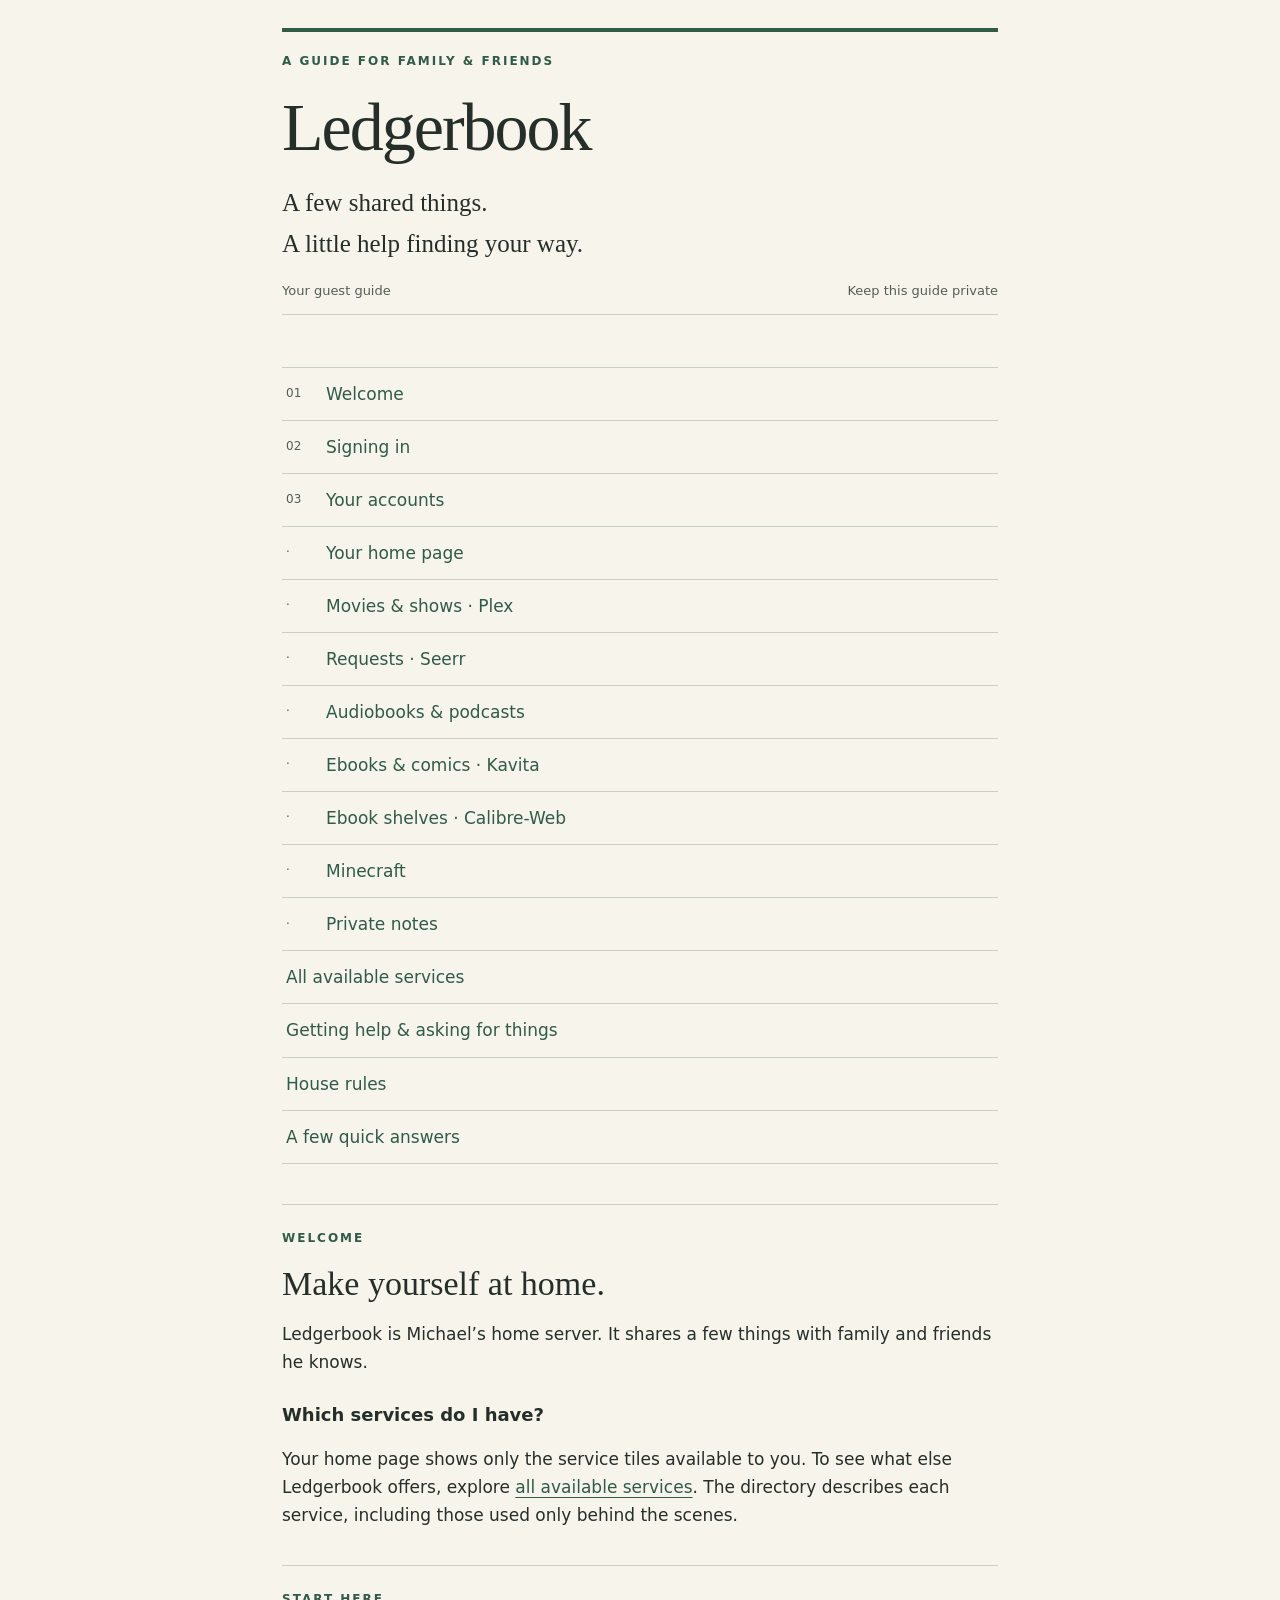
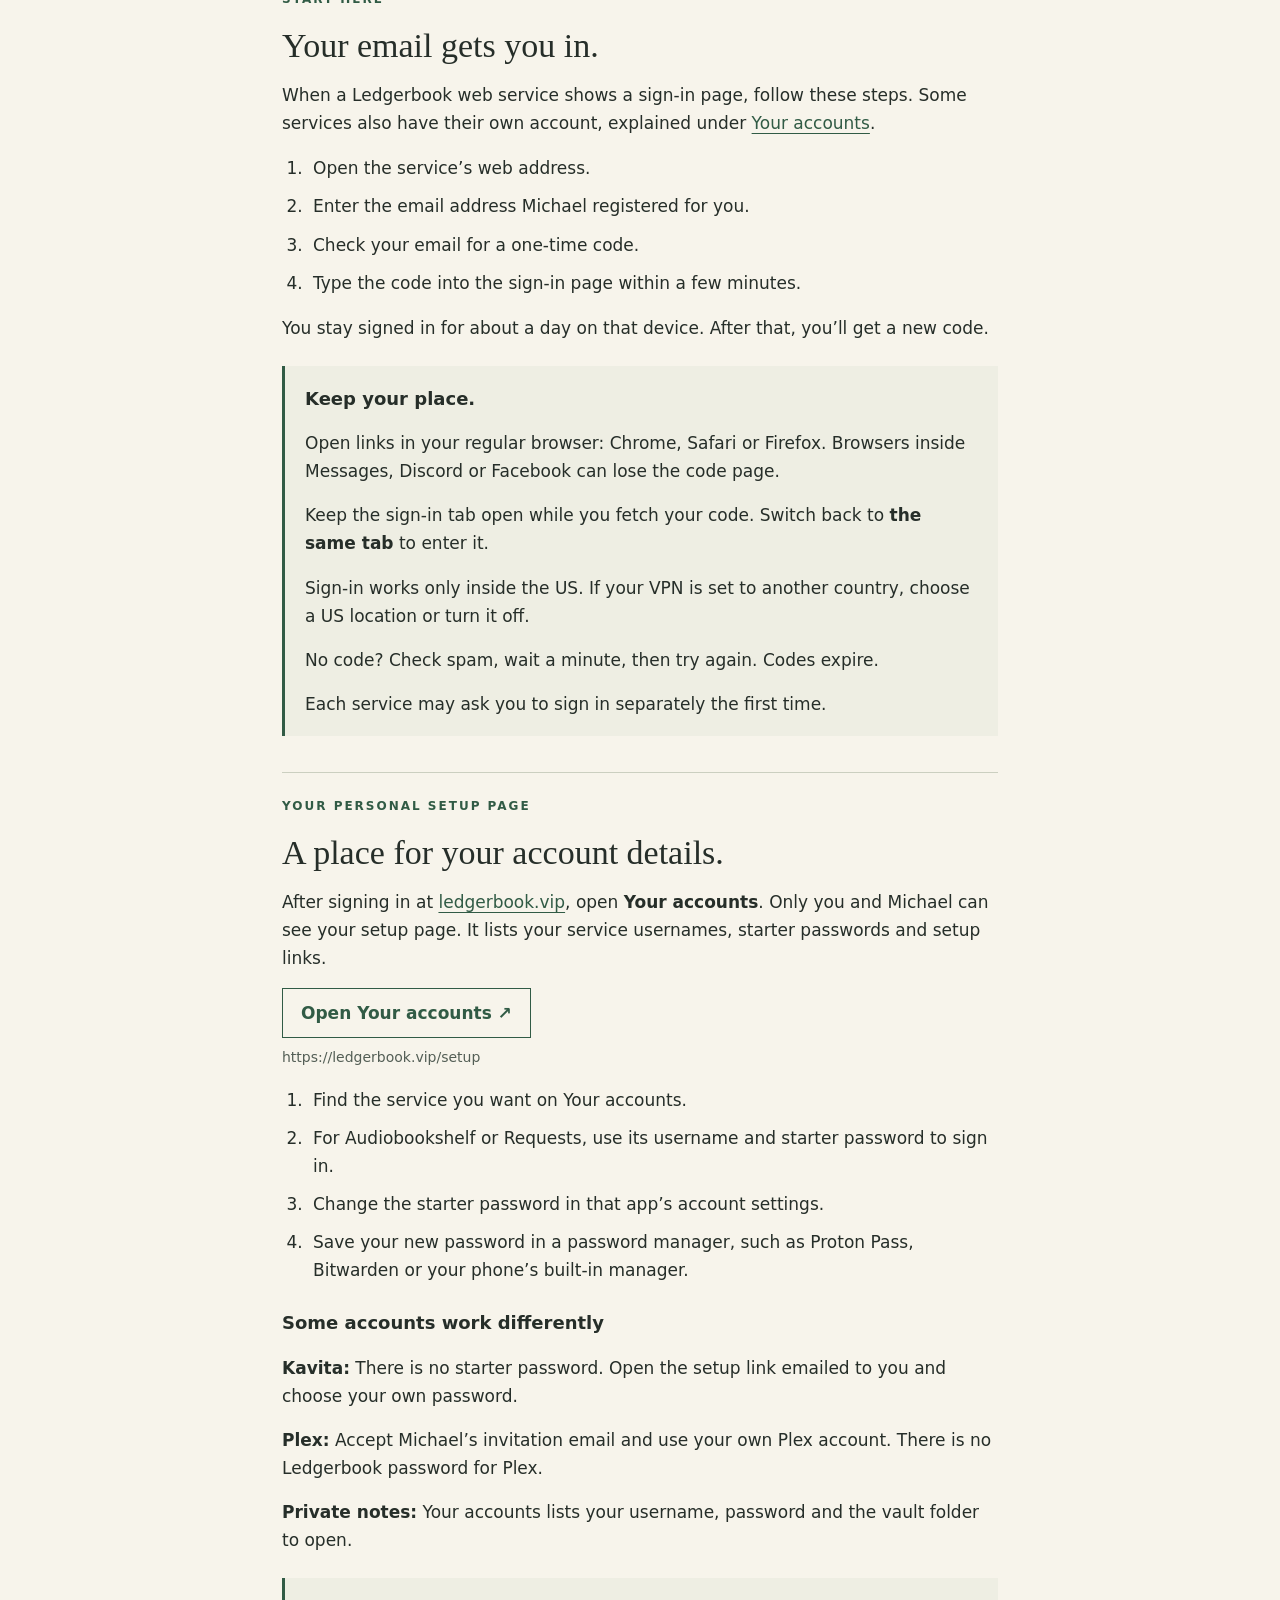
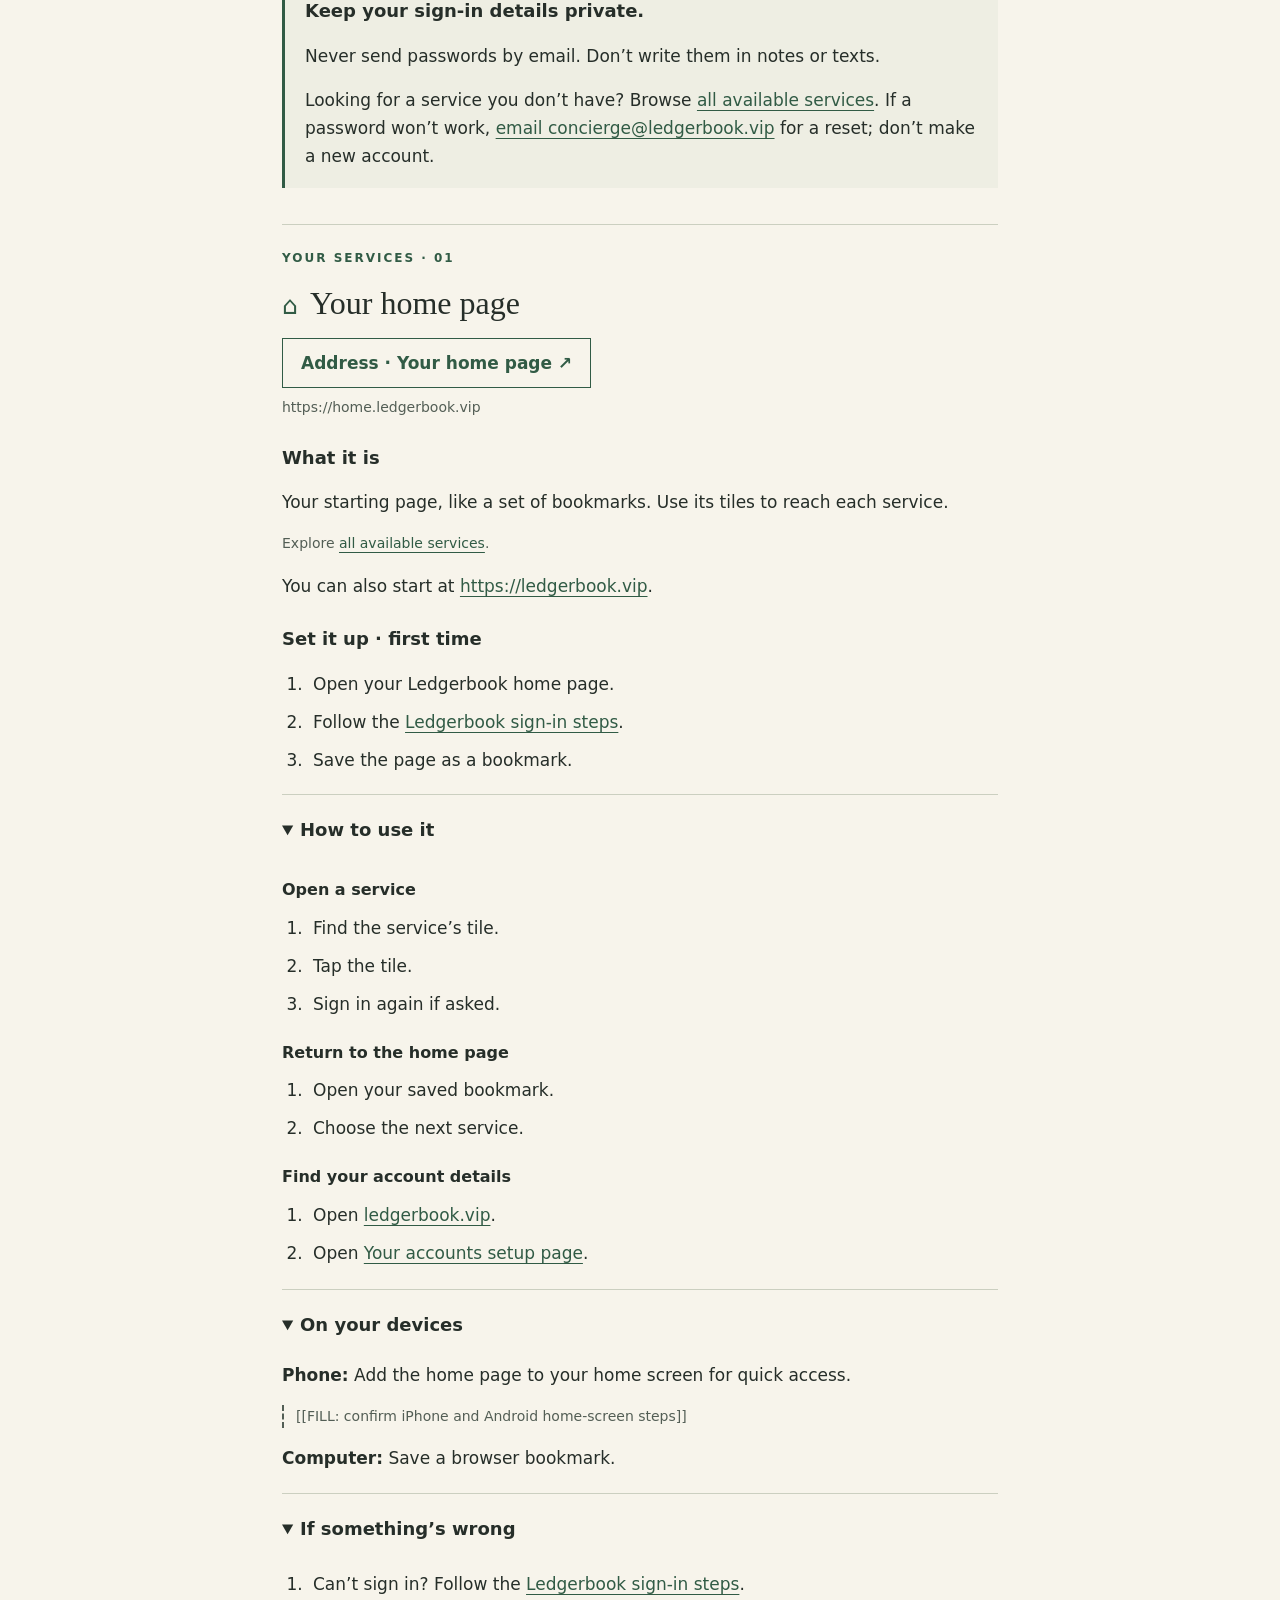
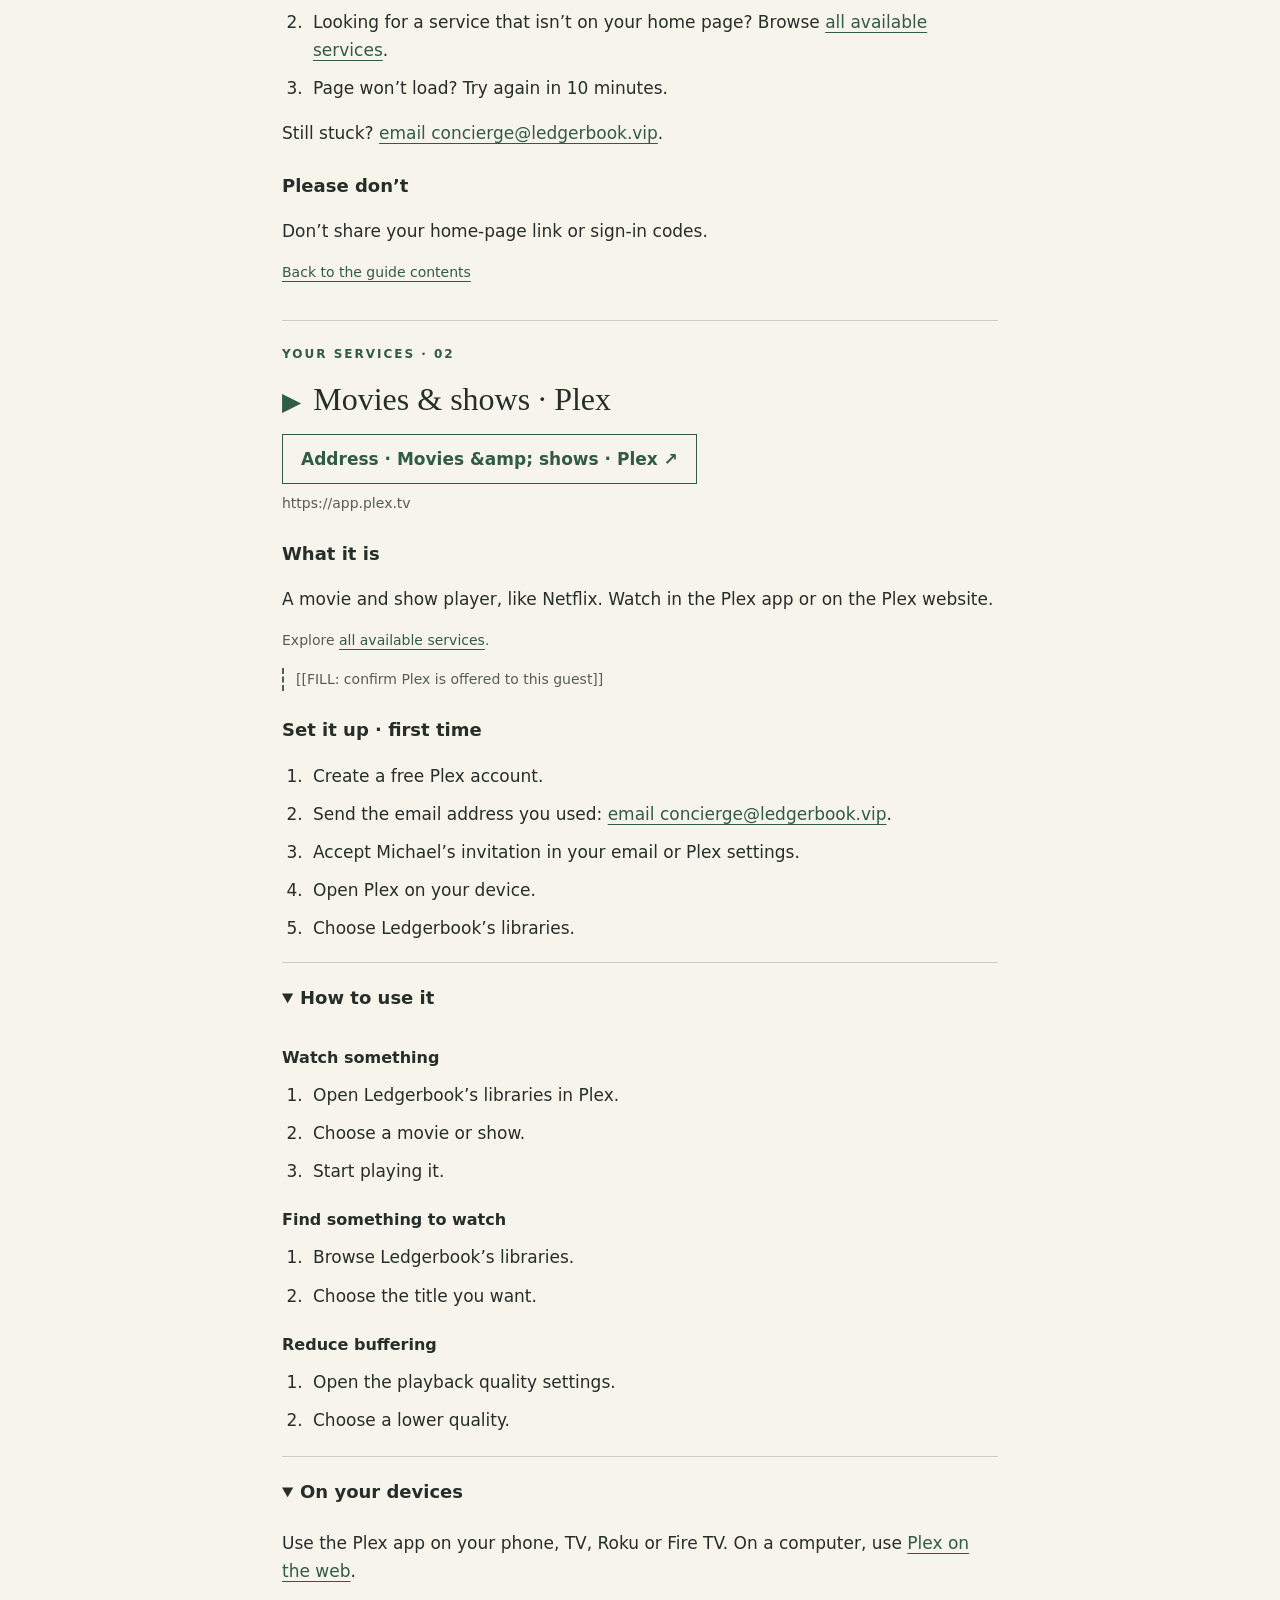
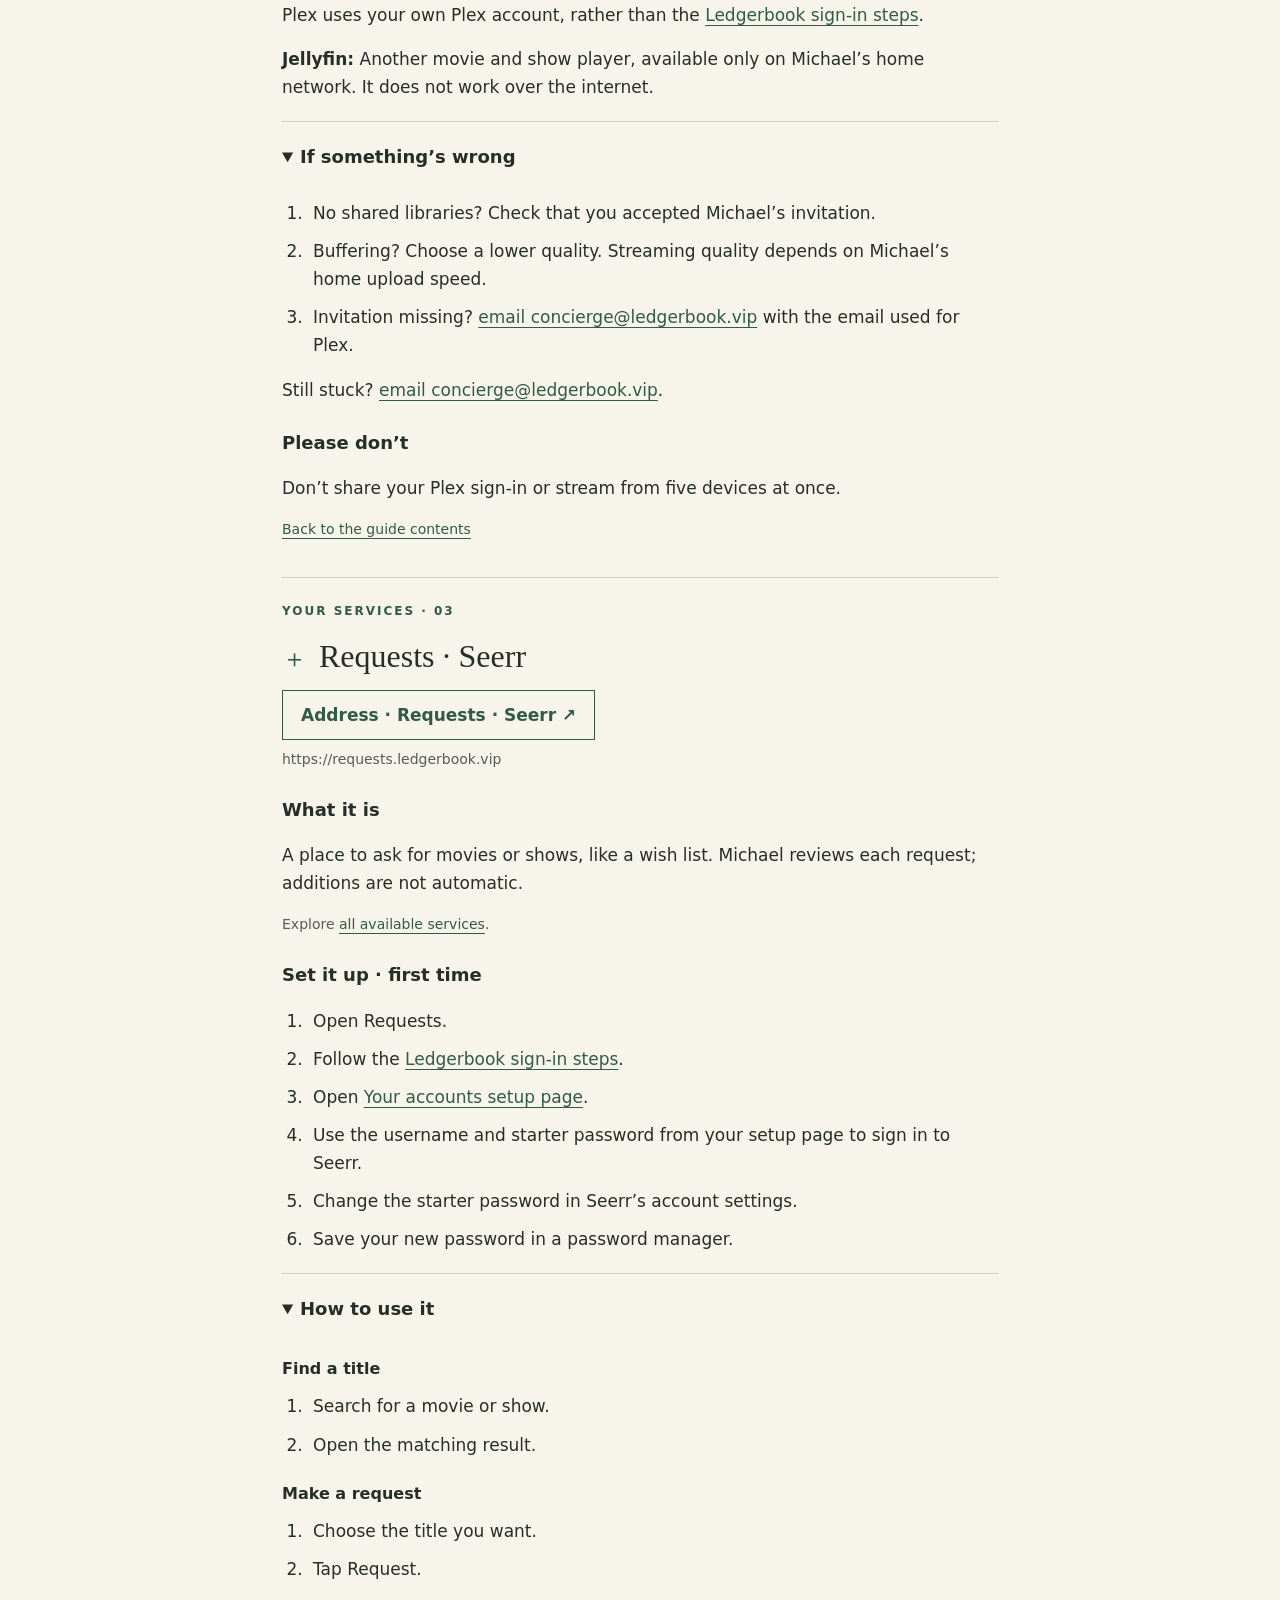
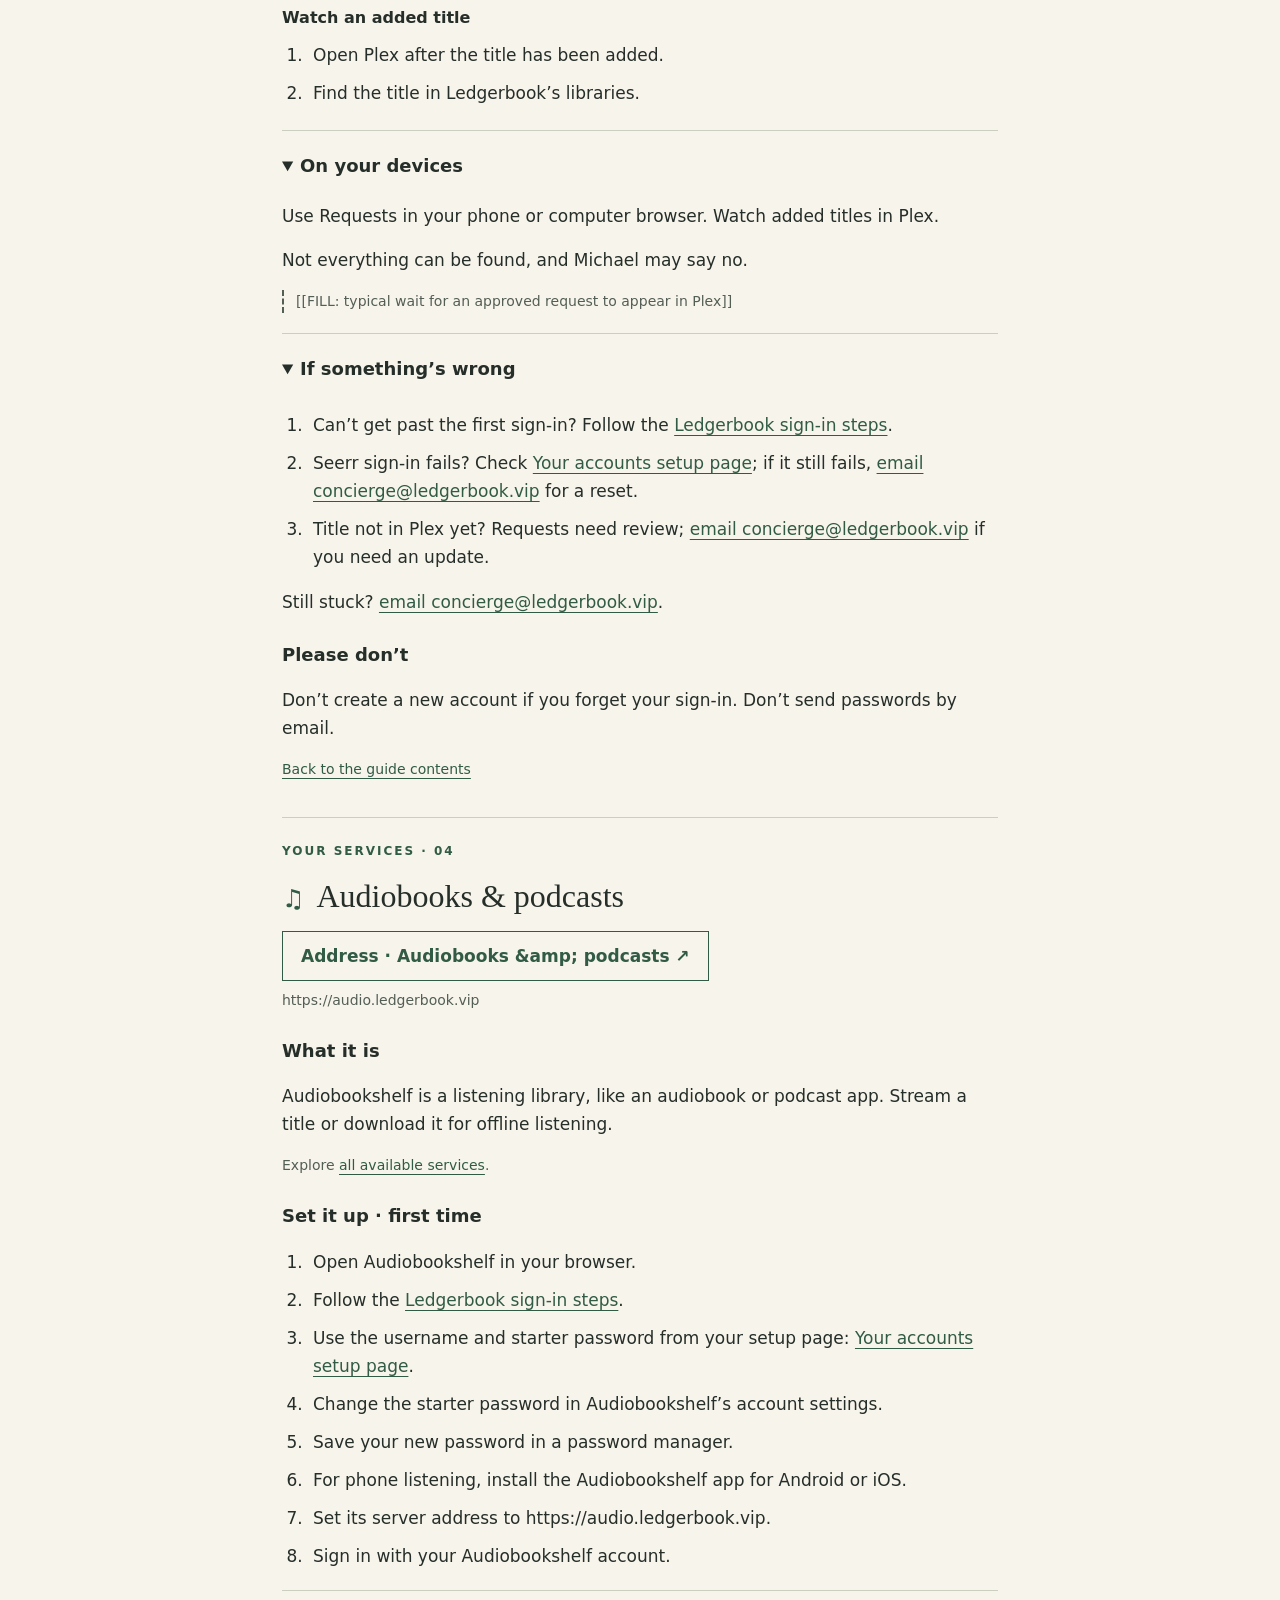
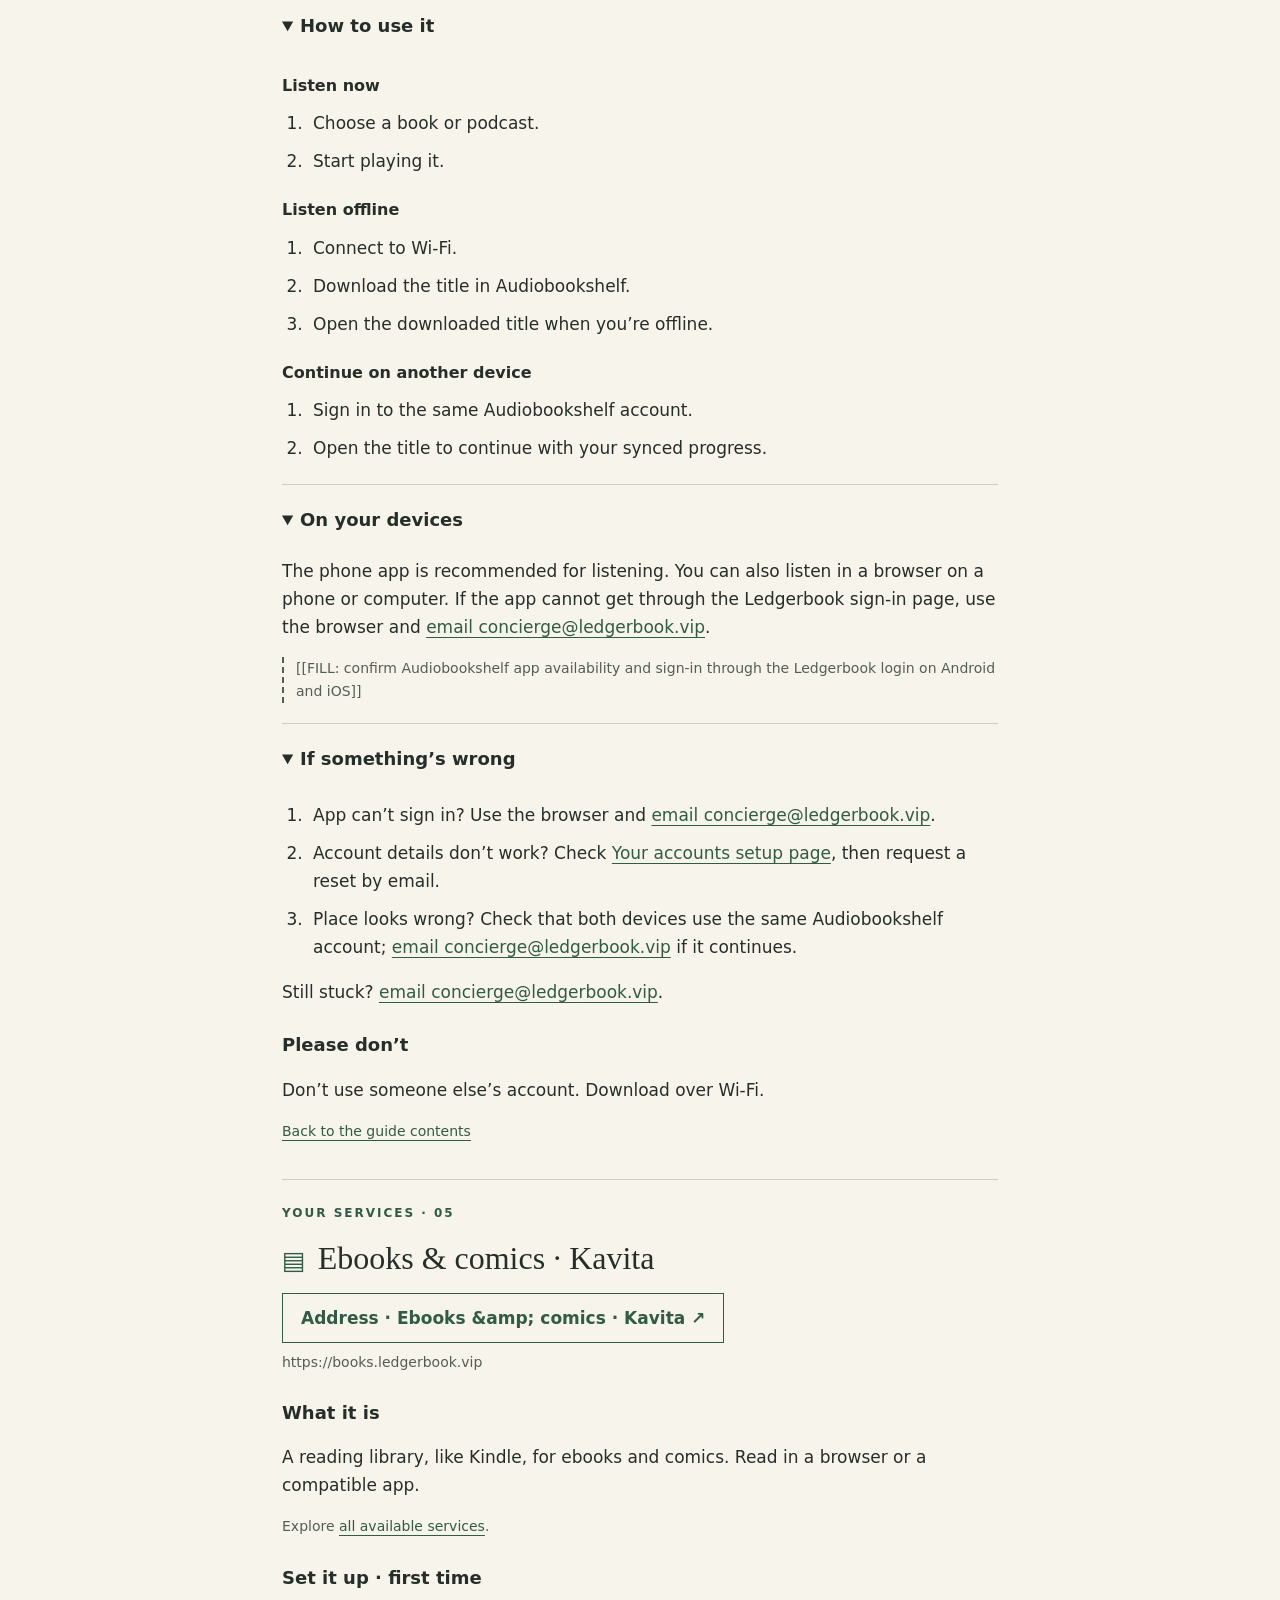
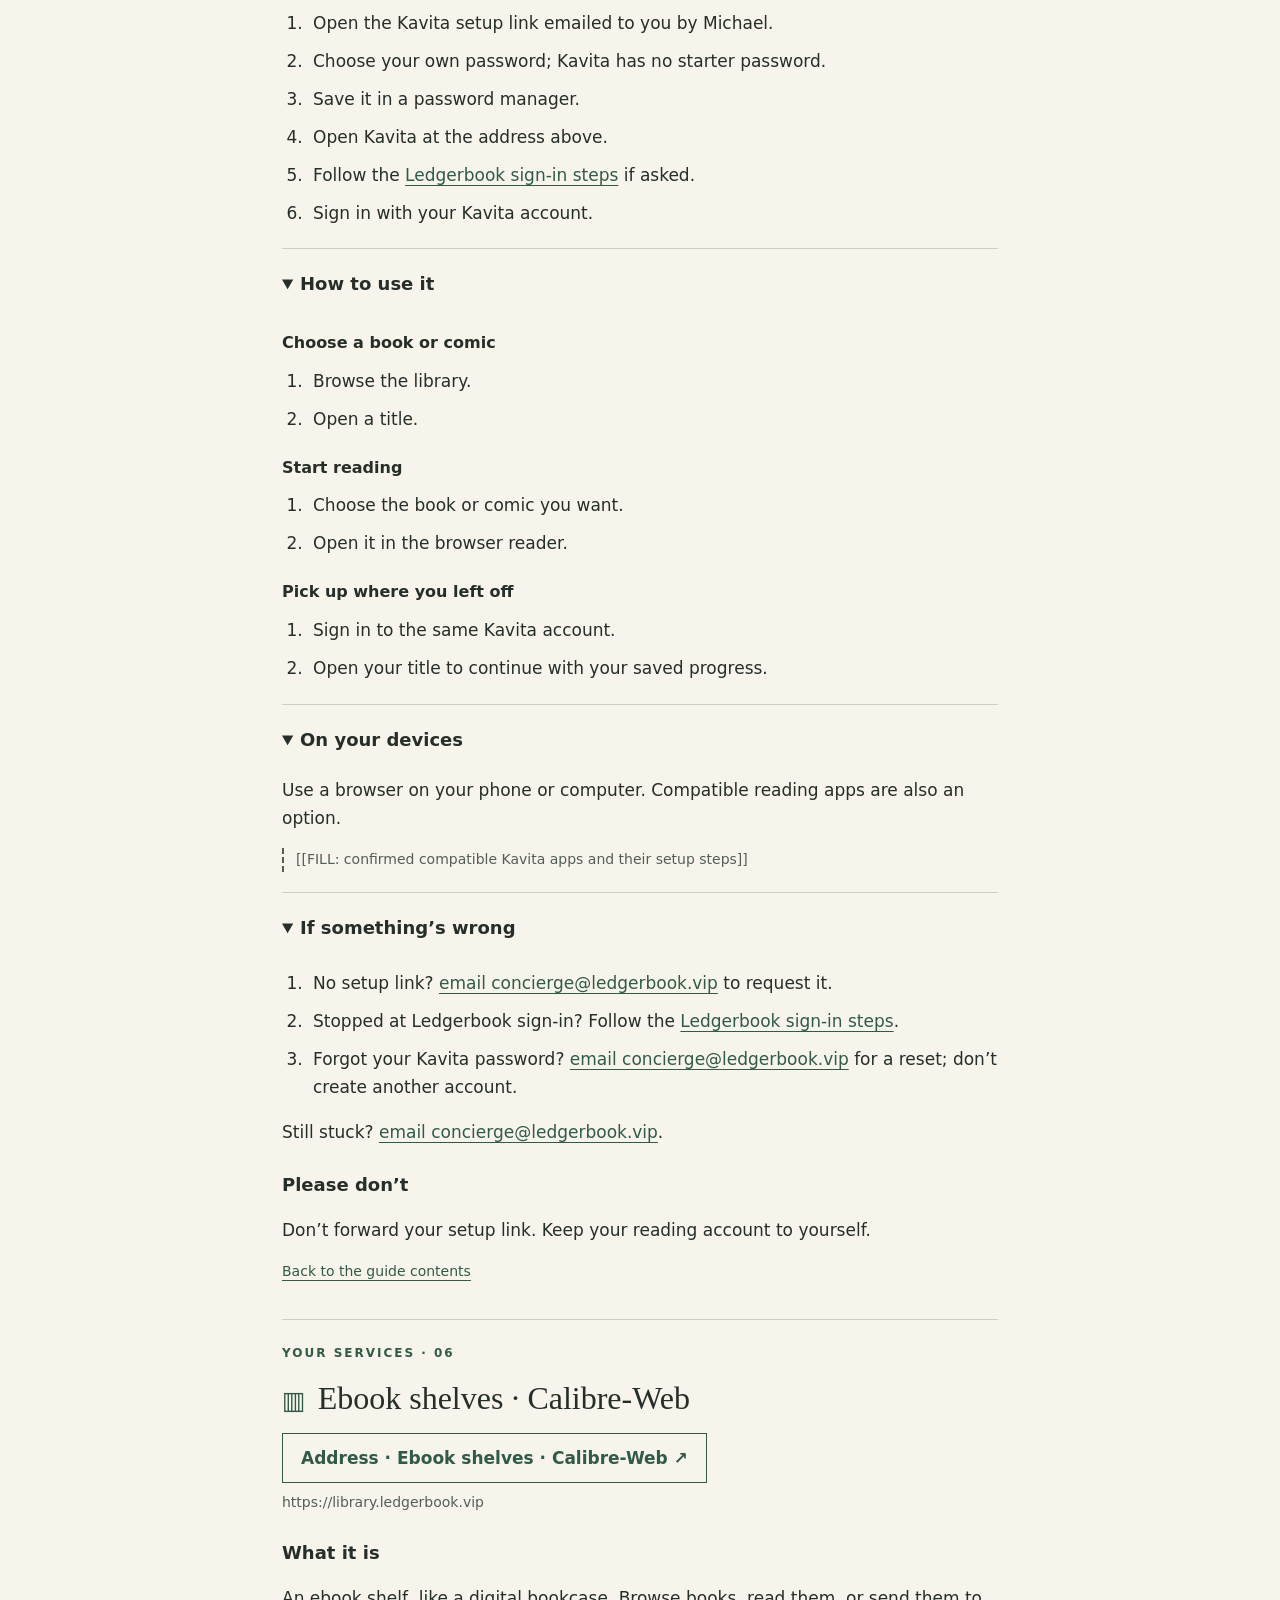
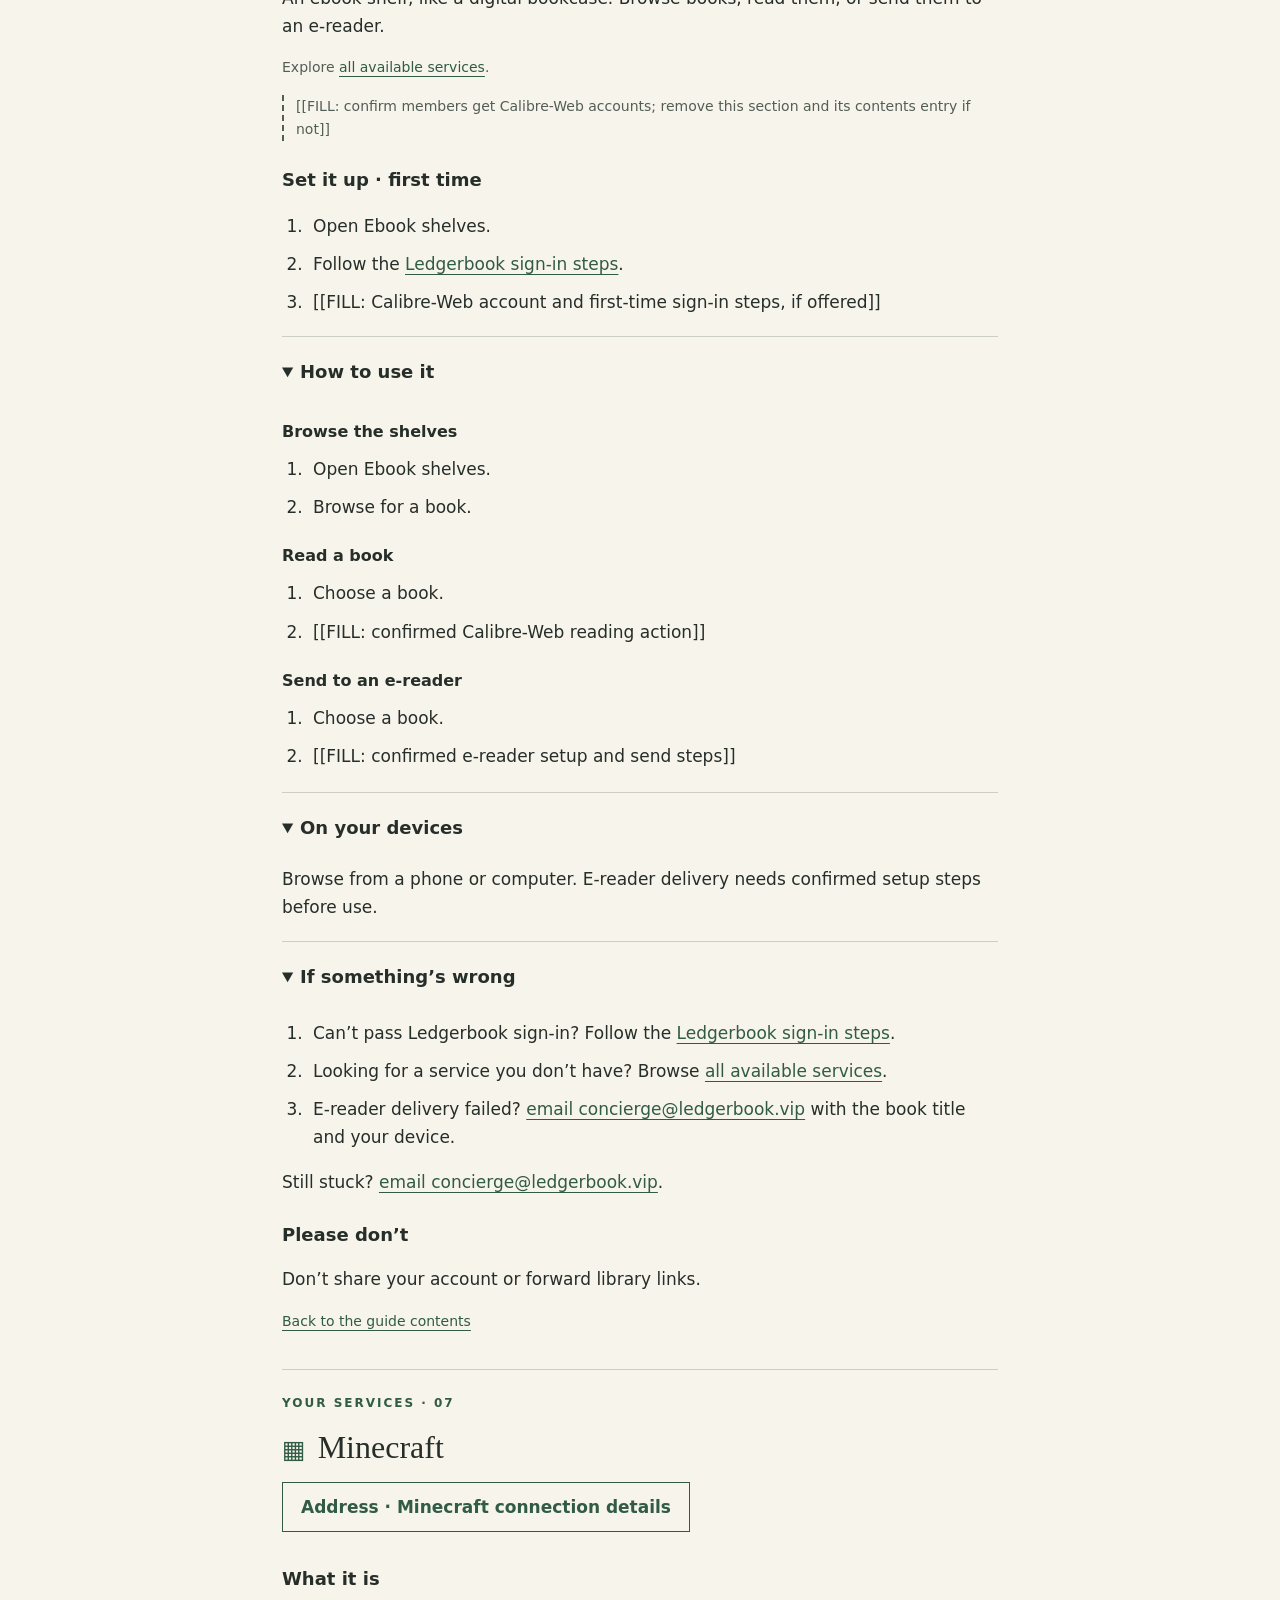
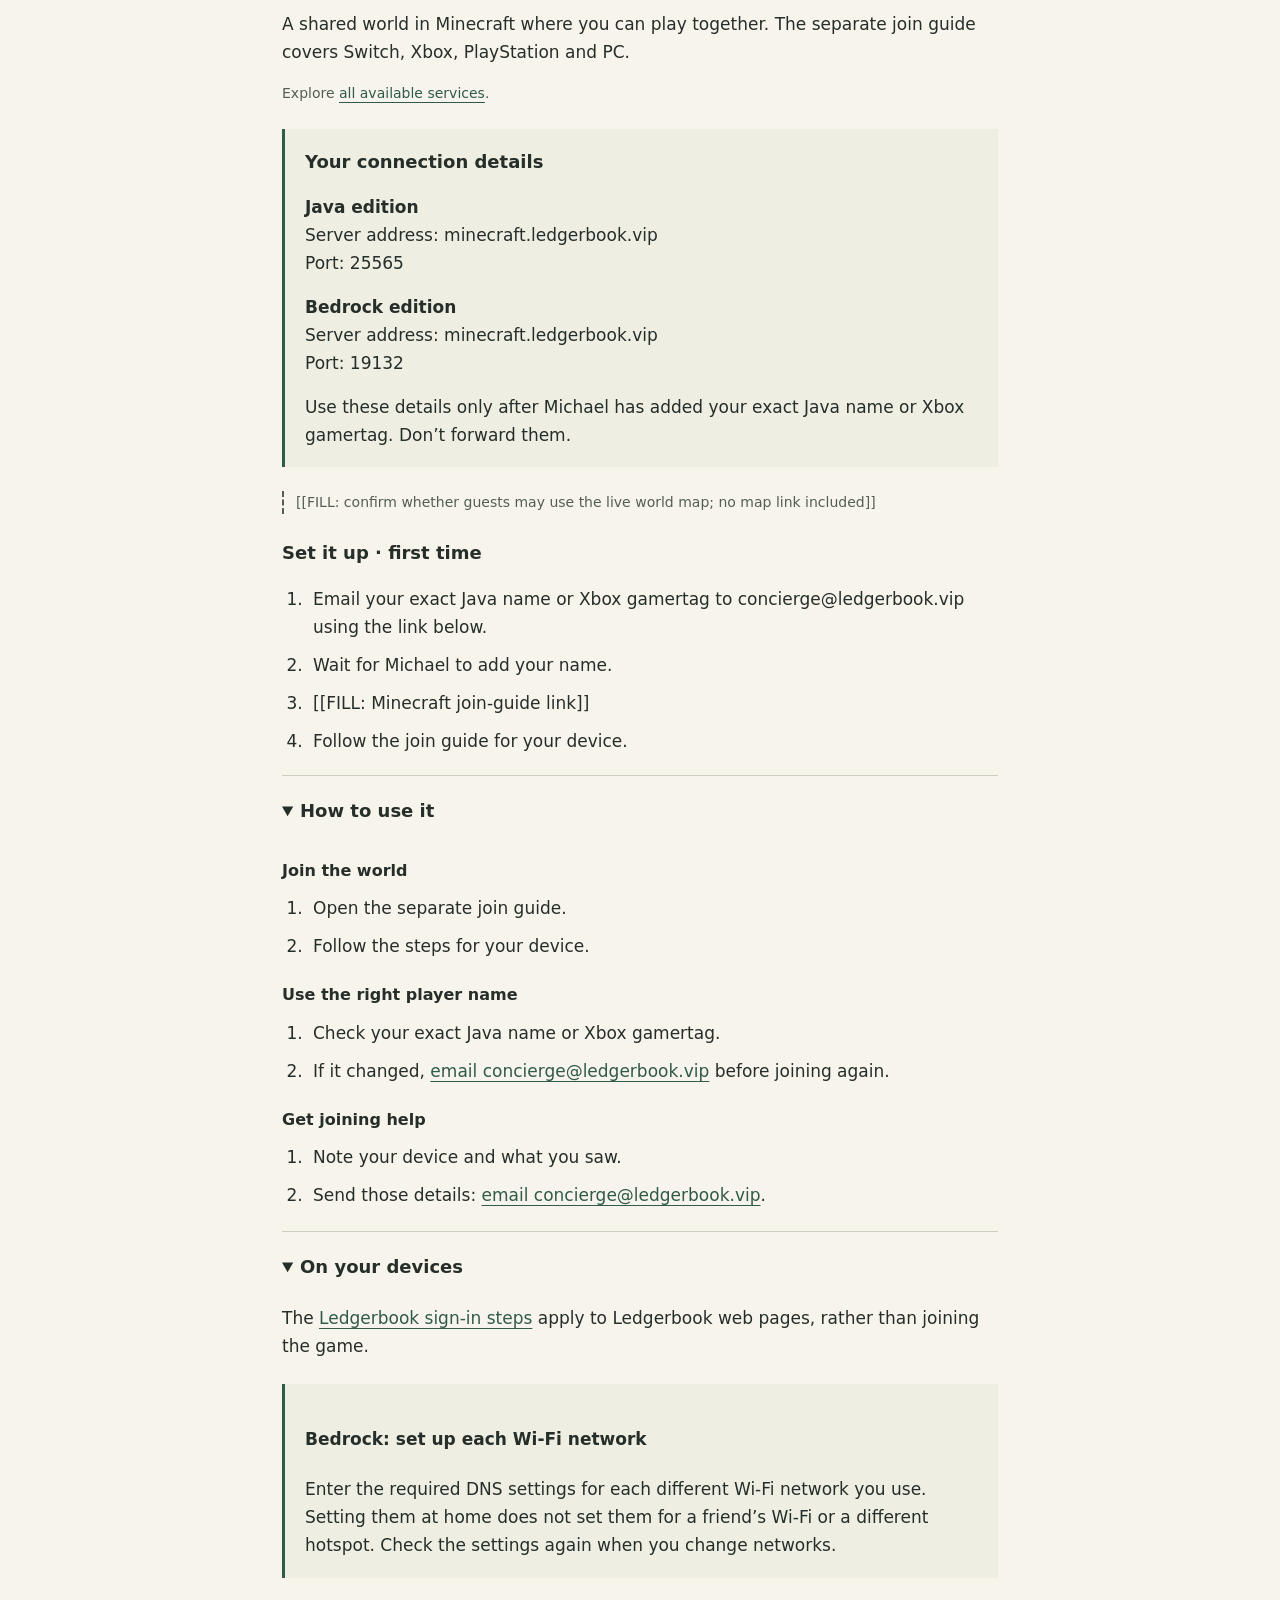
==== guest-guide/guide.html @ 73ef4fa5 "Save Ledgerbook guest guide and Argon design handoff packages" ====
<!doctype html>
<html lang="en"><head><meta charset="utf-8"><meta name="viewport" content="width=device-width,initial-scale=1"><meta name="color-scheme" content="light dark"><title>Ledgerbook · Your guest guide</title><style>
:root{color-scheme:light dark;--paper:#f7f4eb;--ink:#262e29;--muted:#535e55;--accent:#315b45;--line:#cbcfc0;--panel:#eeeee3}
*{box-sizing:border-box}html{scroll-behavior:smooth}body{margin:0;background:var(--paper);color:var(--ink);font:17px/1.65 system-ui,-apple-system,BlinkMacSystemFont,"Segoe UI",sans-serif}main{max-width:760px;margin:auto;padding:28px 22px 64px}a{color:var(--accent);text-underline-offset:4px;overflow-wrap:anywhere}h1,h2,h3,p{margin:0 0 16px}h1,h2{font-family:Georgia,"Times New Roman",serif;font-weight:normal;line-height:1.15}h1{font-size:clamp(42px,9vw,68px);letter-spacing:-2px}h2{font-size:34px}h3{font-size:18px;margin-top:24px}header{border-top:4px solid var(--accent);padding:20px 0 28px}.eyebrow{font-size:12px;text-transform:uppercase;letter-spacing:2px;font-weight:700;color:var(--accent)}.subtitle{font-family:Georgia,serif;font-size:25px}.draft{border:1px dashed var(--muted);padding:12px 16px;font-size:14px}.meta{display:flex;justify-content:space-between;gap:12px;border-bottom:1px solid var(--line);padding-bottom:12px;font-size:13px;color:var(--muted)}nav{margin:24px 0 40px;border-top:1px solid var(--line)}nav a{display:flex;align-items:center;gap:16px;min-height:52px;padding:12px 4px;border-bottom:1px solid var(--line);text-decoration:none}nav a:hover,nav a:focus-visible{background:var(--panel)}.num{font-size:12px;color:var(--muted);min-width:24px}section{scroll-margin-top:20px;margin:36px 0;padding-top:24px;border-top:1px solid var(--line)}ol{padding-left:26px}li{padding-left:5px;margin:10px 0}.callout{background:var(--panel);border-left:3px solid var(--accent);padding:18px 20px;margin:24px 0}.callout h3{margin-top:0}.callout p:last-child{margin-bottom:0}.button{display:inline-flex;align-items:center;min-height:48px;border:1px solid var(--accent);padding:10px 18px;text-decoration:none;font-weight:600;margin:0 0 8px}.address{font-size:14px;color:var(--muted)}.note{font-size:14px;color:var(--muted)}.service-heading{display:flex;align-items:baseline;gap:12px}.icon{color:var(--accent);font-size:25px}details{border-top:1px solid var(--line);margin-top:20px;padding-top:10px}summary{cursor:pointer;min-height:48px;padding:10px 0;font-weight:650}footer{border-top:2px solid var(--accent);padding-top:16px;color:var(--muted);font-size:13px}a:focus-visible,summary:focus-visible{outline:3px solid var(--accent);outline-offset:4px}
@media(prefers-color-scheme:dark){:root{--paper:#19221d;--ink:#f0eee4;--muted:#b7c3b7;--accent:#a8cfad;--line:#465449;--panel:#263329}}
@media print{@page{size:letter;margin:0.7in}:root{color-scheme:light;--paper:#fff;--ink:#202520;--muted:#485048;--accent:#254a35;--line:#bfc6bc;--panel:#f3f4ef}body{font-size:11pt}main{max-width:none;padding:0}nav,.button{display:none}.svc{break-before:page}h2,h3,summary{break-after:avoid}.callout{break-inside:avoid}a{color:inherit}details::details-content{display:block!important;content-visibility:visible!important}details> :not(summary){display:block!important}summary{list-style:none}summary::marker{content:""}h1{font-size:44pt}}

.task{margin:22px 0}.task h4{font-size:16px;margin:0 0 4px}.task ol{margin-top:4px}.pending{border-left:2px dashed var(--muted);padding-left:12px;font-size:14px;color:var(--muted)}.template{white-space:pre-wrap;overflow-wrap:anywhere;border:1px solid var(--line);padding:16px;font:inherit}.svc h2{font-size:32px}#other-services:empty{display:none}.back{font-size:14px}.skip{position:absolute;left:-10000px}.skip:focus{position:static}summary h3{display:inline;font-size:18px}details[open] summary{margin-bottom:12px}.index-label{margin-top:24px}.catalog{margin:24px 0}.catalog-item{padding:18px 0;border-top:1px solid var(--line);break-inside:avoid}.catalog-item:last-child{border-bottom:1px solid var(--line)}.catalog dt{font-weight:650}.catalog dd{margin:4px 0 0}.catalog-label{display:block;font-size:13px;color:var(--muted);margin-bottom:6px}.address{overflow-wrap:anywhere}
@media print{body{font-size:10pt;line-height:1.45}h3{margin-top:14px}p{margin-bottom:10px}li{margin:5px 0}.task{margin:14px 0}.callout{padding:12px 16px;margin:16px 0}.skip,.back{display:none}section{margin:22px 0}header{break-after:avoid}h1,h2,h3,h4{break-after:avoid}details{break-inside:auto}summary{min-height:0;padding:4px 0}.address{font-size:10pt}.task{break-inside:avoid}.template{break-inside:avoid}footer{margin-top:24px}}
</style></head><body><a class="skip" href="#contents">Skip to guide contents</a><main><header><p class="eyebrow">A guide for family &amp; friends</p><h1>Ledgerbook</h1><p class="subtitle">A few shared things.<br>A little help finding your way.</p><div class="meta"><span>Your guest guide</span><span>Keep this guide private</span></div></header><nav id="contents" aria-label="Guide contents"><a href="#welcome"><span class="num" aria-hidden="true">01</span>Welcome</a><a href="#sign-in"><span class="num" aria-hidden="true">02</span>Signing in</a><a href="#accounts"><span class="num" aria-hidden="true">03</span>Your accounts</a><a href="#home" data-service="home"><span class="num" aria-hidden="true">·</span>Your home page</a><a href="#plex" data-service="plex"><span class="num" aria-hidden="true">·</span>Movies &amp; shows · Plex</a><a href="#requests" data-service="requests"><span class="num" aria-hidden="true">·</span>Requests · Seerr</a><a href="#audio" data-service="audio"><span class="num" aria-hidden="true">·</span>Audiobooks &amp; podcasts</a><a href="#books" data-service="books"><span class="num" aria-hidden="true">·</span>Ebooks &amp; comics · Kavita</a><a href="#library" data-service="library"><span class="num" aria-hidden="true">·</span>Ebook shelves · Calibre-Web</a><a href="#minecraft" data-service="minecraft"><span class="num" aria-hidden="true">·</span>Minecraft</a><a href="#notes" data-service="notes"><span class="num" aria-hidden="true">·</span>Private notes</a><a href="#service-directory">All available services</a><a href="#help">Getting help &amp; asking for things</a><a href="#rules">House rules</a><a href="#faq">A few quick answers</a></nav><section id="welcome"><p class="eyebrow">Welcome</p><h2>Make yourself at home.</h2><p>Ledgerbook is Michael’s home server. It shares a few things with family and friends he knows.</p><h3>Which services do I have?</h3><p>Your home page shows only the service tiles available to you. To see what else Ledgerbook offers, explore <a href="#service-directory">all available services</a>. The directory describes each service, including those used only behind the scenes.</p></section><section id="sign-in"><p class="eyebrow">Start here</p><h2>Your email gets you in.</h2><p>When a Ledgerbook web service shows a sign-in page, follow these steps. Some services also have their own account, explained under <a href="#accounts">Your accounts</a>.</p><ol><li>Open the service’s web address.</li><li>Enter the email address Michael registered for you.</li><li>Check your email for a one-time code.</li><li>Type the code into the sign-in page within a few minutes.</li></ol><p>You stay signed in for about a day on that device. After that, you’ll get a new code.</p><aside class="callout"><h3>Keep your place.</h3><p>Open links in your regular browser: Chrome, Safari or Firefox. Browsers inside Messages, Discord or Facebook can lose the code page.</p><p>Keep the sign-in tab open while you fetch your code. Switch back to <strong>the same tab</strong> to enter it.</p><p>Sign-in works only inside the US. If your VPN is set to another country, choose a US location or turn it off.</p><p>No code? Check spam, wait a minute, then try again. Codes expire.</p><p>Each service may ask you to sign in separately the first time.</p></aside></section><section id="accounts"><p class="eyebrow">Your personal setup page</p><h2>A place for your account details.</h2><p>After signing in at <a href="https://ledgerbook.vip">ledgerbook.vip</a>, open <strong>Your accounts</strong>. Only you and Michael can see your setup page. It lists your service usernames, starter passwords and setup links.</p><a class="button" href="https://ledgerbook.vip/setup">Open Your accounts ↗</a><p class="address">https://ledgerbook.vip/setup</p><ol><li>Find the service you want on Your accounts.</li><li>For Audiobookshelf or Requests, use its username and starter password to sign in.</li><li>Change the starter password in that app’s account settings.</li><li>Save your new password in a password manager, such as Proton Pass, Bitwarden or your phone’s built-in manager.</li></ol><h3>Some accounts work differently</h3><p><strong>Kavita:</strong> There is no starter password. Open the setup link emailed to you and choose your own password.</p><p><strong>Plex:</strong> Accept Michael’s invitation email and use your own Plex account. There is no Ledgerbook password for Plex.</p><p><strong>Private notes:</strong> Your accounts lists your username, password and the vault folder to open.</p><aside class="callout"><h3>Keep your sign-in details private.</h3><p>Never send passwords by email. Don’t write them in notes or texts.</p><p>Looking for a service you don’t have? Browse <a href="#service-directory">all available services</a>. If a password won’t work, <a href="mailto:concierge@ledgerbook.vip">email concierge@ledgerbook.vip</a> for a reset; don’t make a new account.</p></aside></section><section class="svc" id="home" data-service="home" data-summary="A starting page with tiles for your services."><p class="eyebrow">Your services · 01</p><div class="service-heading"><span class="icon" aria-hidden="true">⌂</span><h2>Your home page</h2></div><a class="button" href="https://home.ledgerbook.vip">Address · Your home page ↗</a><p class="address">https://home.ledgerbook.vip</p><h3>What it is</h3><p>Your starting page, like a set of bookmarks. Use its tiles to reach each service.</p><p class="note">Explore <a href="#service-directory">all available services</a>.</p><p>You can also start at <a href="https://ledgerbook.vip">https://ledgerbook.vip</a>.</p><h3>Set it up · first time</h3><ol><li>Open your Ledgerbook home page.</li><li>Follow the <a href="#sign-in">Ledgerbook sign-in steps</a>.</li><li>Save the page as a bookmark.</li></ol><details open><summary><h3>How to use it</h3></summary><div class="task"><h4>Open a service</h4><ol><li>Find the service’s tile.</li><li>Tap the tile.</li><li>Sign in again if asked.</li></ol></div><div class="task"><h4>Return to the home page</h4><ol><li>Open your saved bookmark.</li><li>Choose the next service.</li></ol></div><div class="task"><h4>Find your account details</h4><ol><li>Open <a href="https://ledgerbook.vip">ledgerbook.vip</a>.</li><li>Open <a href="https://ledgerbook.vip/setup">Your accounts setup page</a>.</li></ol></div></details><details open><summary><h3>On your devices</h3></summary><p><strong>Phone:</strong> Add the home page to your home screen for quick access.</p><p class="pending">[[FILL: confirm iPhone and Android home-screen steps]]</p><p><strong>Computer:</strong> Save a browser bookmark.</p></details><details open><summary><h3>If something’s wrong</h3></summary><ol><li>Can’t sign in? Follow the <a href="#sign-in">Ledgerbook sign-in steps</a>.</li><li>Looking for a service that isn’t on your home page? Browse <a href="#service-directory">all available services</a>.</li><li>Page won’t load? Try again in 10 minutes.</li></ol><p>Still stuck? <a href="mailto:concierge@ledgerbook.vip">email concierge@ledgerbook.vip</a>.</p></details><h3>Please don’t</h3><p>Don’t share your home-page link or sign-in codes.</p><p class="back"><a href="#contents">Back to the guide contents</a></p></section><section class="svc" id="plex" data-service="plex" data-summary="Watch shared movies and shows in the Plex app."><p class="eyebrow">Your services · 02</p><div class="service-heading"><span class="icon" aria-hidden="true">▶</span><h2>Movies &amp; shows · Plex</h2></div><a class="button" href="https://app.plex.tv">Address · Movies &amp;amp; shows · Plex ↗</a><p class="address">https://app.plex.tv</p><h3>What it is</h3><p>A movie and show player, like Netflix. Watch in the Plex app or on the Plex website.</p><p class="note">Explore <a href="#service-directory">all available services</a>.</p><p class="pending">[[FILL: confirm Plex is offered to this guest]]</p><h3>Set it up · first time</h3><ol><li>Create a free Plex account.</li><li>Send the email address you used: <a href="mailto:concierge@ledgerbook.vip">email concierge@ledgerbook.vip</a>.</li><li>Accept Michael’s invitation in your email or Plex settings.</li><li>Open Plex on your device.</li><li>Choose Ledgerbook’s libraries.</li></ol><details open><summary><h3>How to use it</h3></summary><div class="task"><h4>Watch something</h4><ol><li>Open Ledgerbook’s libraries in Plex.</li><li>Choose a movie or show.</li><li>Start playing it.</li></ol></div><div class="task"><h4>Find something to watch</h4><ol><li>Browse Ledgerbook’s libraries.</li><li>Choose the title you want.</li></ol></div><div class="task"><h4>Reduce buffering</h4><ol><li>Open the playback quality settings.</li><li>Choose a lower quality.</li></ol></div></details><details open><summary><h3>On your devices</h3></summary><p>Use the Plex app on your phone, TV, Roku or Fire TV. On a computer, use <a href="https://app.plex.tv">Plex on the web</a>.</p><p>Plex uses your own Plex account, rather than the <a href="#sign-in">Ledgerbook sign-in steps</a>.</p><p><strong>Jellyfin:</strong> Another movie and show player, available only on Michael’s home network. It does not work over the internet.</p></details><details open><summary><h3>If something’s wrong</h3></summary><ol><li>No shared libraries? Check that you accepted Michael’s invitation.</li><li>Buffering? Choose a lower quality. Streaming quality depends on Michael’s home upload speed.</li><li>Invitation missing? <a href="mailto:concierge@ledgerbook.vip">email concierge@ledgerbook.vip</a> with the email used for Plex.</li></ol><p>Still stuck? <a href="mailto:concierge@ledgerbook.vip">email concierge@ledgerbook.vip</a>.</p></details><h3>Please don’t</h3><p>Don’t share your Plex sign-in or stream from five devices at once.</p><p class="back"><a href="#contents">Back to the guide contents</a></p></section><section class="svc" id="requests" data-service="requests" data-summary="Ask for a movie or show to be added."><p class="eyebrow">Your services · 03</p><div class="service-heading"><span class="icon" aria-hidden="true">＋</span><h2>Requests · Seerr</h2></div><a class="button" href="https://requests.ledgerbook.vip">Address · Requests · Seerr ↗</a><p class="address">https://requests.ledgerbook.vip</p><h3>What it is</h3><p>A place to ask for movies or shows, like a wish list. Michael reviews each request; additions are not automatic.</p><p class="note">Explore <a href="#service-directory">all available services</a>.</p><h3>Set it up · first time</h3><ol><li>Open Requests.</li><li>Follow the <a href="#sign-in">Ledgerbook sign-in steps</a>.</li><li>Open <a href="https://ledgerbook.vip/setup">Your accounts setup page</a>.</li><li>Use the username and starter password from your setup page to sign in to Seerr.</li><li>Change the starter password in Seerr’s account settings.</li><li>Save your new password in a password manager.</li></ol><details open><summary><h3>How to use it</h3></summary><div class="task"><h4>Find a title</h4><ol><li>Search for a movie or show.</li><li>Open the matching result.</li></ol></div><div class="task"><h4>Make a request</h4><ol><li>Choose the title you want.</li><li>Tap Request.</li></ol></div><div class="task"><h4>Watch an added title</h4><ol><li>Open Plex after the title has been added.</li><li>Find the title in Ledgerbook’s libraries.</li></ol></div></details><details open><summary><h3>On your devices</h3></summary><p>Use Requests in your phone or computer browser. Watch added titles in Plex.</p><p>Not everything can be found, and Michael may say no.</p><p class="pending">[[FILL: typical wait for an approved request to appear in Plex]]</p></details><details open><summary><h3>If something’s wrong</h3></summary><ol><li>Can’t get past the first sign-in? Follow the <a href="#sign-in">Ledgerbook sign-in steps</a>.</li><li>Seerr sign-in fails? Check <a href="https://ledgerbook.vip/setup">Your accounts setup page</a>; if it still fails, <a href="mailto:concierge@ledgerbook.vip">email concierge@ledgerbook.vip</a> for a reset.</li><li>Title not in Plex yet? Requests need review; <a href="mailto:concierge@ledgerbook.vip">email concierge@ledgerbook.vip</a> if you need an update.</li></ol><p>Still stuck? <a href="mailto:concierge@ledgerbook.vip">email concierge@ledgerbook.vip</a>.</p></details><h3>Please don’t</h3><p>Don’t create a new account if you forget your sign-in. Don’t send passwords by email.</p><p class="back"><a href="#contents">Back to the guide contents</a></p></section><section class="svc" id="audio" data-service="audio" data-summary="Listen to audiobooks and podcasts, with your place kept."><p class="eyebrow">Your services · 04</p><div class="service-heading"><span class="icon" aria-hidden="true">♫</span><h2>Audiobooks &amp; podcasts</h2></div><a class="button" href="https://audio.ledgerbook.vip">Address · Audiobooks &amp;amp; podcasts ↗</a><p class="address">https://audio.ledgerbook.vip</p><h3>What it is</h3><p>Audiobookshelf is a listening library, like an audiobook or podcast app. Stream a title or download it for offline listening.</p><p class="note">Explore <a href="#service-directory">all available services</a>.</p><h3>Set it up · first time</h3><ol><li>Open Audiobookshelf in your browser.</li><li>Follow the <a href="#sign-in">Ledgerbook sign-in steps</a>.</li><li>Use the username and starter password from your setup page: <a href="https://ledgerbook.vip/setup">Your accounts setup page</a>.</li><li>Change the starter password in Audiobookshelf’s account settings.</li><li>Save your new password in a password manager.</li><li>For phone listening, install the Audiobookshelf app for Android or iOS.</li><li>Set its server address to https://audio.ledgerbook.vip.</li><li>Sign in with your Audiobookshelf account.</li></ol><details open><summary><h3>How to use it</h3></summary><div class="task"><h4>Listen now</h4><ol><li>Choose a book or podcast.</li><li>Start playing it.</li></ol></div><div class="task"><h4>Listen offline</h4><ol><li>Connect to Wi-Fi.</li><li>Download the title in Audiobookshelf.</li><li>Open the downloaded title when you’re offline.</li></ol></div><div class="task"><h4>Continue on another device</h4><ol><li>Sign in to the same Audiobookshelf account.</li><li>Open the title to continue with your synced progress.</li></ol></div></details><details open><summary><h3>On your devices</h3></summary><p>The phone app is recommended for listening. You can also listen in a browser on a phone or computer. If the app cannot get through the Ledgerbook sign-in page, use the browser and <a href="mailto:concierge@ledgerbook.vip">email concierge@ledgerbook.vip</a>.</p><p class="pending">[[FILL: confirm Audiobookshelf app availability and sign-in through the Ledgerbook login on Android and iOS]]</p></details><details open><summary><h3>If something’s wrong</h3></summary><ol><li>App can’t sign in? Use the browser and <a href="mailto:concierge@ledgerbook.vip">email concierge@ledgerbook.vip</a>.</li><li>Account details don’t work? Check <a href="https://ledgerbook.vip/setup">Your accounts setup page</a>, then request a reset by email.</li><li>Place looks wrong? Check that both devices use the same Audiobookshelf account; <a href="mailto:concierge@ledgerbook.vip">email concierge@ledgerbook.vip</a> if it continues.</li></ol><p>Still stuck? <a href="mailto:concierge@ledgerbook.vip">email concierge@ledgerbook.vip</a>.</p></details><h3>Please don’t</h3><p>Don’t use someone else’s account. Download over Wi-Fi.</p><p class="back"><a href="#contents">Back to the guide contents</a></p></section><section class="svc" id="books" data-service="books" data-summary="Read ebooks and comics, with your place kept."><p class="eyebrow">Your services · 05</p><div class="service-heading"><span class="icon" aria-hidden="true">▤</span><h2>Ebooks &amp; comics · Kavita</h2></div><a class="button" href="https://books.ledgerbook.vip">Address · Ebooks &amp;amp; comics · Kavita ↗</a><p class="address">https://books.ledgerbook.vip</p><h3>What it is</h3><p>A reading library, like Kindle, for ebooks and comics. Read in a browser or a compatible app.</p><p class="note">Explore <a href="#service-directory">all available services</a>.</p><h3>Set it up · first time</h3><ol><li>Open the Kavita setup link emailed to you by Michael.</li><li>Choose your own password; Kavita has no starter password.</li><li>Save it in a password manager.</li><li>Open Kavita at the address above.</li><li>Follow the <a href="#sign-in">Ledgerbook sign-in steps</a> if asked.</li><li>Sign in with your Kavita account.</li></ol><details open><summary><h3>How to use it</h3></summary><div class="task"><h4>Choose a book or comic</h4><ol><li>Browse the library.</li><li>Open a title.</li></ol></div><div class="task"><h4>Start reading</h4><ol><li>Choose the book or comic you want.</li><li>Open it in the browser reader.</li></ol></div><div class="task"><h4>Pick up where you left off</h4><ol><li>Sign in to the same Kavita account.</li><li>Open your title to continue with your saved progress.</li></ol></div></details><details open><summary><h3>On your devices</h3></summary><p>Use a browser on your phone or computer. Compatible reading apps are also an option.</p><p class="pending">[[FILL: confirmed compatible Kavita apps and their setup steps]]</p></details><details open><summary><h3>If something’s wrong</h3></summary><ol><li>No setup link? <a href="mailto:concierge@ledgerbook.vip">email concierge@ledgerbook.vip</a> to request it.</li><li>Stopped at Ledgerbook sign-in? Follow the <a href="#sign-in">Ledgerbook sign-in steps</a>.</li><li>Forgot your Kavita password? <a href="mailto:concierge@ledgerbook.vip">email concierge@ledgerbook.vip</a> for a reset; don’t create another account.</li></ol><p>Still stuck? <a href="mailto:concierge@ledgerbook.vip">email concierge@ledgerbook.vip</a>.</p></details><h3>Please don’t</h3><p>Don’t forward your setup link. Keep your reading account to yourself.</p><p class="back"><a href="#contents">Back to the guide contents</a></p></section><section class="svc" id="library" data-service="library" data-summary="Browse ebook shelves, read, and send books to an e-reader."><p class="eyebrow">Your services · 06</p><div class="service-heading"><span class="icon" aria-hidden="true">▥</span><h2>Ebook shelves · Calibre-Web</h2></div><a class="button" href="https://library.ledgerbook.vip">Address · Ebook shelves · Calibre-Web ↗</a><p class="address">https://library.ledgerbook.vip</p><h3>What it is</h3><p>An ebook shelf, like a digital bookcase. Browse books, read them, or send them to an e-reader.</p><p class="note">Explore <a href="#service-directory">all available services</a>.</p><p class="pending">[[FILL: confirm members get Calibre-Web accounts; remove this section and its contents entry if not]]</p><h3>Set it up · first time</h3><ol><li>Open Ebook shelves.</li><li>Follow the <a href="#sign-in">Ledgerbook sign-in steps</a>.</li><li>[[FILL: Calibre-Web account and first-time sign-in steps, if offered]]</li></ol><details open><summary><h3>How to use it</h3></summary><div class="task"><h4>Browse the shelves</h4><ol><li>Open Ebook shelves.</li><li>Browse for a book.</li></ol></div><div class="task"><h4>Read a book</h4><ol><li>Choose a book.</li><li>[[FILL: confirmed Calibre-Web reading action]]</li></ol></div><div class="task"><h4>Send to an e-reader</h4><ol><li>Choose a book.</li><li>[[FILL: confirmed e-reader setup and send steps]]</li></ol></div></details><details open><summary><h3>On your devices</h3></summary><p>Browse from a phone or computer. E-reader delivery needs confirmed setup steps before use.</p></details><details open><summary><h3>If something’s wrong</h3></summary><ol><li>Can’t pass Ledgerbook sign-in? Follow the <a href="#sign-in">Ledgerbook sign-in steps</a>.</li><li>Looking for a service you don’t have? Browse <a href="#service-directory">all available services</a>.</li><li>E-reader delivery failed? <a href="mailto:concierge@ledgerbook.vip">email concierge@ledgerbook.vip</a> with the book title and your device.</li></ol><p>Still stuck? <a href="mailto:concierge@ledgerbook.vip">email concierge@ledgerbook.vip</a>.</p></details><h3>Please don’t</h3><p>Don’t share your account or forward library links.</p><p class="back"><a href="#contents">Back to the guide contents</a></p></section><section class="svc" id="minecraft" data-service="minecraft" data-summary="Join the shared Minecraft world using the separate join guide."><p class="eyebrow">Your services · 07</p><div class="service-heading"><span class="icon" aria-hidden="true">▦</span><h2>Minecraft</h2></div><a class="button" href="#minecraft-connection">Address · Minecraft connection details</a><h3>What it is</h3><p>A shared world in Minecraft where you can play together. The separate join guide covers Switch, Xbox, PlayStation and PC.</p><p class="note">Explore <a href="#service-directory">all available services</a>.</p><div id="minecraft-connection" class="callout"><h3>Your connection details</h3><p><strong>Java edition</strong><br>Server address: minecraft.ledgerbook.vip<br>Port: 25565</p><p><strong>Bedrock edition</strong><br>Server address: minecraft.ledgerbook.vip<br>Port: 19132</p><p>Use these details only after Michael has added your exact Java name or Xbox gamertag. Don’t forward them.</p></div><p class="pending">[[FILL: confirm whether guests may use the live world map; no map link included]]</p><h3>Set it up · first time</h3><ol><li>Email your exact Java name or Xbox gamertag to concierge@ledgerbook.vip using the link below.</li><li>Wait for Michael to add your name.</li><li>[[FILL: Minecraft join-guide link]]</li><li>Follow the join guide for your device.</li></ol><details open><summary><h3>How to use it</h3></summary><div class="task"><h4>Join the world</h4><ol><li>Open the separate join guide.</li><li>Follow the steps for your device.</li></ol></div><div class="task"><h4>Use the right player name</h4><ol><li>Check your exact Java name or Xbox gamertag.</li><li>If it changed, <a href="mailto:concierge@ledgerbook.vip">email concierge@ledgerbook.vip</a> before joining again.</li></ol></div><div class="task"><h4>Get joining help</h4><ol><li>Note your device and what you saw.</li><li>Send those details: <a href="mailto:concierge@ledgerbook.vip">email concierge@ledgerbook.vip</a>.</li></ol></div></details><details open><summary><h3>On your devices</h3></summary><p>The <a href="#sign-in">Ledgerbook sign-in steps</a> apply to Ledgerbook web pages, rather than joining the game.</p><aside class="callout"><h4>Bedrock: set up each Wi-Fi network</h4><p>Enter the required DNS settings for each different Wi-Fi network you use. Setting them at home does not set them for a friend’s Wi-Fi or a different hotspot. Check the settings again when you change networks.</p></aside><p class="pending">[[FILL: approved primary and secondary DNS values from the existing Minecraft brochure; confirm any differences by device]]</p><h4>Nintendo Switch</h4><ol><li>Connect to the Wi-Fi network you plan to use.</li><li>[[FILL: verified Switch menu steps and DNS values from the Minecraft brochure]]</li><li>[[FILL: verified steps to open the server list and enter minecraft.ledgerbook.vip with Bedrock port 19132]]</li></ol><h4>Xbox</h4><ol><li>Connect to the Wi-Fi network you plan to use.</li><li>[[FILL: verified Xbox DNS steps and values from the Minecraft brochure]]</li><li>[[FILL: verified steps to join using minecraft.ledgerbook.vip with Bedrock port 19132]]</li></ol><h4>PlayStation</h4><p class="pending">[[FILL: verified PlayStation DNS and joining steps from the Minecraft brochure]]</p><h4>Phone or tablet</h4><p class="pending">[[FILL: confirm iPhone/iPad and Android joining steps, including whether DNS changes are needed on either platform]]</p><h4>PC</h4><p>Use the address and port above for your edition of Minecraft.</p><p class="pending">[[FILL: verified Java and Bedrock PC menu steps]]</p><p>The separate Minecraft join guide has the full device instructions: [[FILL: Minecraft join-guide link]].</p></details><details open><summary><h3>If something’s wrong</h3></summary><ol><li>Not allowed to join? Check that Michael has added your exact player name.</li><li>Can’t connect? Check your edition’s address and port. For Bedrock DNS setup, check the settings for the Wi-Fi network you’re using now.</li><li>Still unavailable? Try again in 10 minutes, then <a href="mailto:concierge@ledgerbook.vip">email concierge@ledgerbook.vip</a>.</li></ol><p>Still stuck? <a href="mailto:concierge@ledgerbook.vip">email concierge@ledgerbook.vip</a>.</p></details><h3>Please don’t</h3><p>Don’t forward the Minecraft address or this guide.</p><p class="back"><a href="#contents">Back to the guide contents</a></p></section><section class="svc" id="notes" data-service="notes" data-summary="Your personal browser notes space, shared only with Michael."><p class="eyebrow">Your services · 08</p><div class="service-heading"><span class="icon" aria-hidden="true">✎</span><h2>Private notes</h2></div><a class="button" href="#accounts">Address · find your personal link</a><p class="pending">[[FILL: personal Private notes link; do not publish a guessed address]]</p><h3>What it is</h3><p>A personal notes space in your browser, like a notebook. Your notes are private to you and Michael.</p><p class="note">Explore <a href="#service-directory">all available services</a>.</p><p class="pending">[[FILL: confirm private notes should be included for this guest]]</p><h3>Set it up · first time</h3><ol><li>Open <a href="https://ledgerbook.vip/setup">Your accounts setup page</a>.</li><li>Find your notes address, username, password and vault folder.</li><li>Open your personal notes address.</li><li>Follow the <a href="#sign-in">Ledgerbook sign-in steps</a> if asked.</li><li>Use the username and password from your setup page.</li><li>Open the vault folder listed there.</li></ol><details open><summary><h3>How to use it</h3></summary><div class="task"><h4>Open your notes</h4><ol><li>Sign in at your personal notes address.</li><li>Open your assigned vault folder.</li></ol></div><div class="task"><h4>Write a note</h4><ol><li>[[FILL: confirmed create-note and save steps]]</li></ol></div><div class="task"><h4>Return to a note</h4><ol><li>Open your assigned vault folder.</li><li>Choose the note you want.</li></ol></div></details><details open><summary><h3>On your devices</h3></summary><p>Use your personal notes address in a phone or computer browser.</p></details><details open><summary><h3>If something’s wrong</h3></summary><ol><li>No notes entry on Your accounts? Browse <a href="#service-directory">all available services</a> to learn what is available.</li><li>Sign-in details don’t work? <a href="mailto:concierge@ledgerbook.vip">email concierge@ledgerbook.vip</a> for a reset.</li><li>Not sure which folder to open? Check the vault folder listed on <a href="https://ledgerbook.vip/setup">Your accounts setup page</a>.</li></ol><p>Still stuck? <a href="mailto:concierge@ledgerbook.vip">email concierge@ledgerbook.vip</a>.</p></details><h3>Please don’t</h3><p>Don’t store sign-in details in notes or texts. Don’t forward your personal notes address.</p><p class="back"><a href="#contents">Back to the guide contents</a></p></section><section id="other-services"></section><section id="service-directory"><p class="eyebrow">The Ledgerbook directory</p><h2>All available services.</h2><p>Here’s what each service does. This directory is for browsing; it does not give you access. Open the services you have from your home page.</p><dl class="catalog"><div class="catalog-item"><dt>Your home page</dt><dd><span class="catalog-label">Member service</span>Your starting page, with tiles for the services available to you.</dd></div><div class="catalog-item"><dt>Movies &amp; shows · Plex</dt><dd><span class="catalog-label">Member service</span>Watch shared movies and shows in the Plex app.</dd></div><div class="catalog-item"><dt>Requests · Seerr</dt><dd><span class="catalog-label">Member service</span>Suggest a movie or show for Michael to review and add.</dd></div><div class="catalog-item"><dt>Audiobooks &amp; podcasts · Audiobookshelf</dt><dd><span class="catalog-label">Member service</span>Listen, download for offline listening, and keep your place across devices.</dd></div><div class="catalog-item"><dt>Ebooks &amp; comics · Kavita</dt><dd><span class="catalog-label">Member service</span>Read ebooks and comics in a browser or compatible app, with your place kept.</dd></div><div class="catalog-item"><dt>Ebook shelves · Calibre-Web</dt><dd><span class="catalog-label">Member service · availability to be confirmed</span>Browse ebook shelves, read, and send books to an e-reader.</dd></div><div class="catalog-item"><dt>Minecraft</dt><dd><span class="catalog-label">Member service</span>Join the shared world using the instructions for your device.</dd></div><div class="catalog-item"><dt>Jellyfin</dt><dd><span class="catalog-label">Local use only</span>Another movie and show player that works only on Michael’s home network.</dd></div><div class="catalog-item"><dt>Private notes</dt><dd><span class="catalog-label">Member service · available when set up for you</span>A personal browser notebook, private to you and Michael.</dd></div><div class="catalog-item"><dt>Radarr</dt><dd><span class="catalog-label">Behind the scenes - admin only</span>Helps Michael manage the movie collection behind the scenes.</dd></div></dl><p>Behind-the-scenes tools are for Michael’s use only. You don’t need to open or set them up.</p><p>Interested in a member service? Use the <a href="#request-access">service access message</a> below.</p></section><section id="help"><p class="eyebrow">A little help</p><h2>One place to ask.</h2><a class="button" href="mailto:concierge@ledgerbook.vip">Email concierge@ledgerbook.vip</a><p class="address">concierge@ledgerbook.vip</p><p>All questions, problems and requests go here. Michael has a day job, so replies aren’t instant. Never send passwords by email.</p><p class="pending">[[FILL: usual reply time]]</p><h3>Something is down</h3><ol><li>Try again in 10 minutes. Updates sometimes cause restarts at night.</li><li>If it still doesn’t work, <a href="mailto:concierge@ledgerbook.vip">email concierge@ledgerbook.vip</a>.</li><li>Include the service, what you saw and which device you used. A screenshot helps; keep sign-in details out of it.</li></ol><p class="pending">[[FILL: status-page link, when available]]</p><h3 id="request-access">Ask for access to a service</h3><p>Choose a member service from <a href="#service-directory">all available services</a>, then copy this into an email:</p><div class="template">Hi Michael,
My name is [your name].
Could I have access to [service]?
Please use this email: [your email].
Thank you!</div><h3>Suggest a new service</h3><div class="template">Hi Michael,
Could you host [service name]?
It is [what it is].
I’d use it for [what it is for].
[Who else] would also use it.
Thank you!</div></section><section id="rules"><p class="eyebrow">House rules</p><h2>A few shared courtesies.</h2><ol><li>Keep links, codes and your sign-in to yourself. Access is per person.</li><li>Don’t forward the Minecraft address or this guide.</li><li>Download over Wi-Fi, and don’t stream from five devices at once.</li></ol><p>Michael can see basic activity, such as requests, reading progress and who’s signed in.</p></section><section id="faq"><p class="eyebrow">FAQ</p><h2>A few quick answers.</h2><details open><summary><h3>Why do I keep getting codes?</h3></summary><p>Your sign-in lasts about a day on each device. Each service may ask you to sign in separately the first time.</p></details><details open><summary><h3>Why does it say I’m blocked?</h3></summary><p>Ledgerbook sign-in works only inside the US. Check whether your VPN uses another country; choose a US location or turn it off.</p></details><details open><summary><h3>Can my partner use my login?</h3></summary><p>Access is per person. For a separate account, <a href="mailto:concierge@ledgerbook.vip">email concierge@ledgerbook.vip</a>.</p></details><details open><summary><h3>How do I keep my account safe?</h3></summary><p>Keep your codes and sign-in details private. Use a password manager, and never send passwords by email.</p></details><details open><summary><h3>Does this cost anything?</h3></summary><p>No. There is no charge to use these shared services.</p></details><details open><summary><h3>I forgot a service password. What now?</h3></summary><p>For a reset, <a href="mailto:concierge@ledgerbook.vip">email concierge@ledgerbook.vip</a>. Don’t create another account.</p></details></section><footer>Ledgerbook · A guide for invited guests</footer></main></body></html>
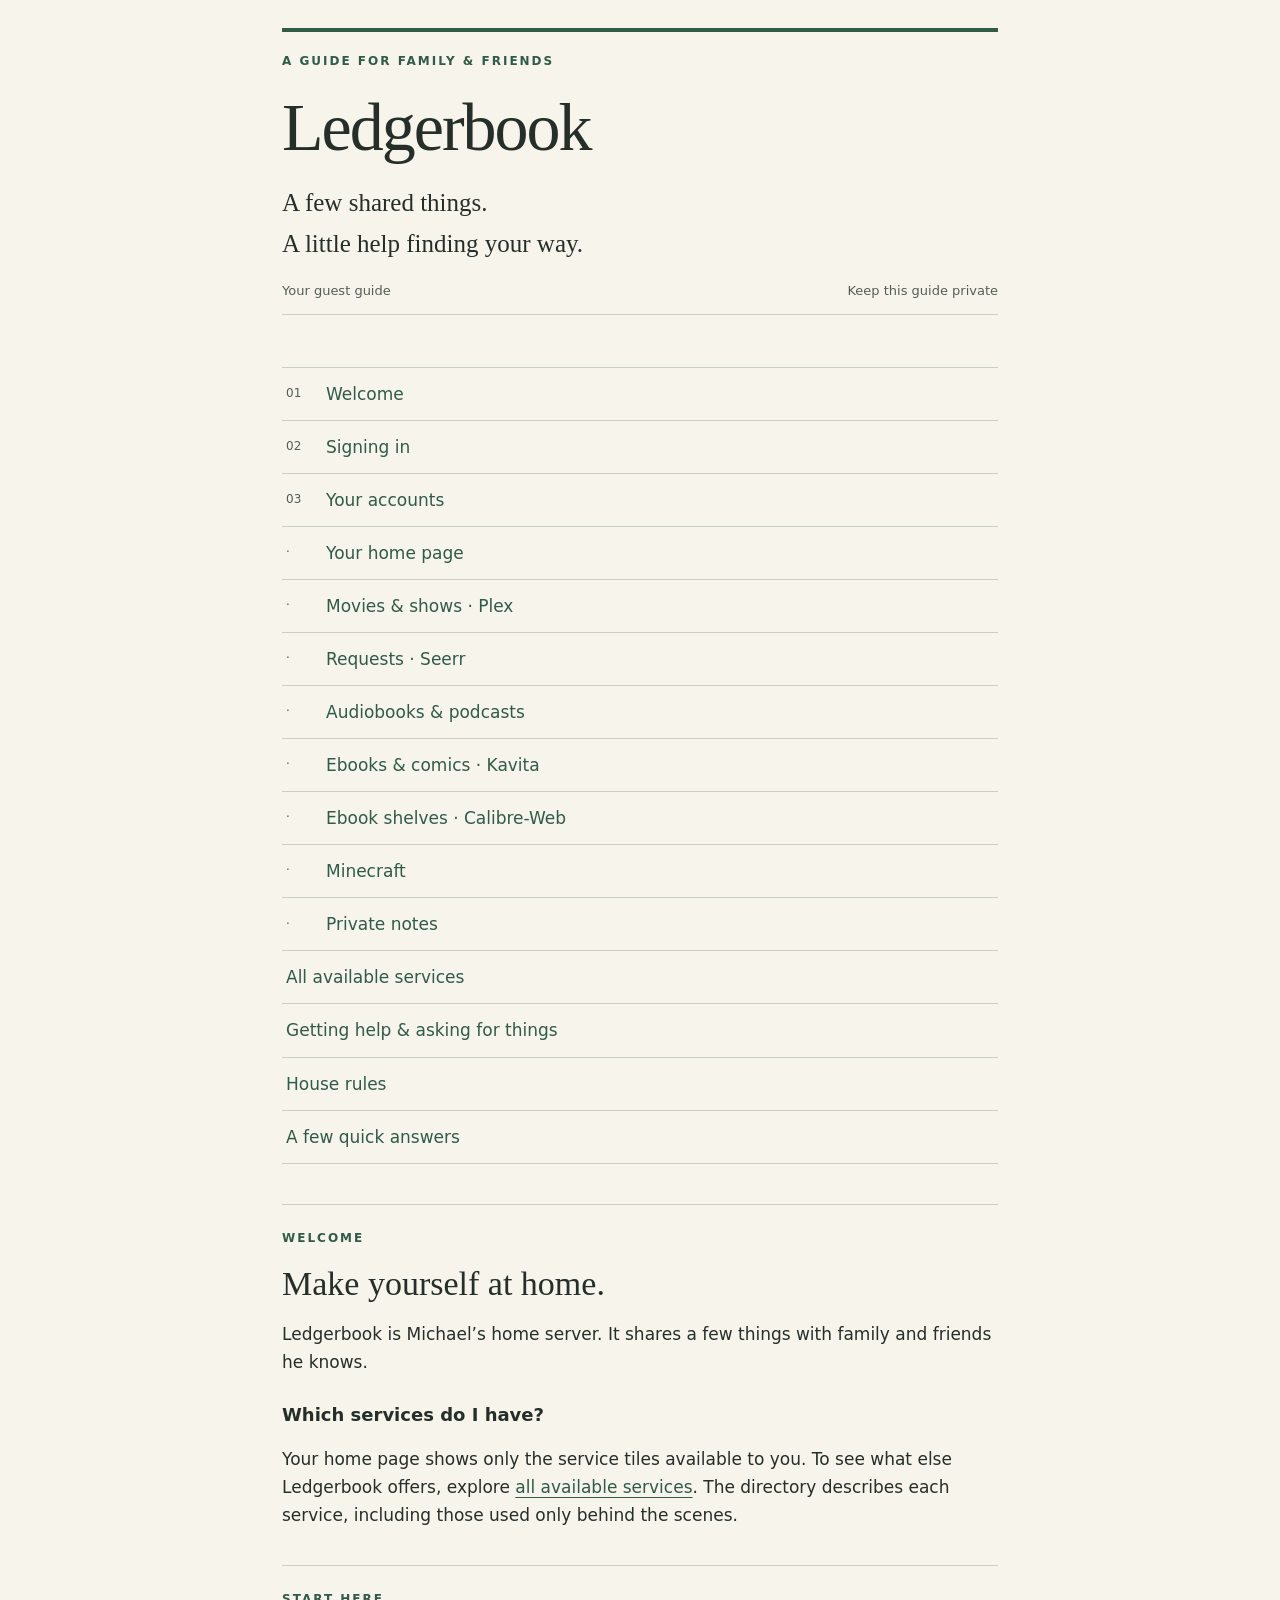
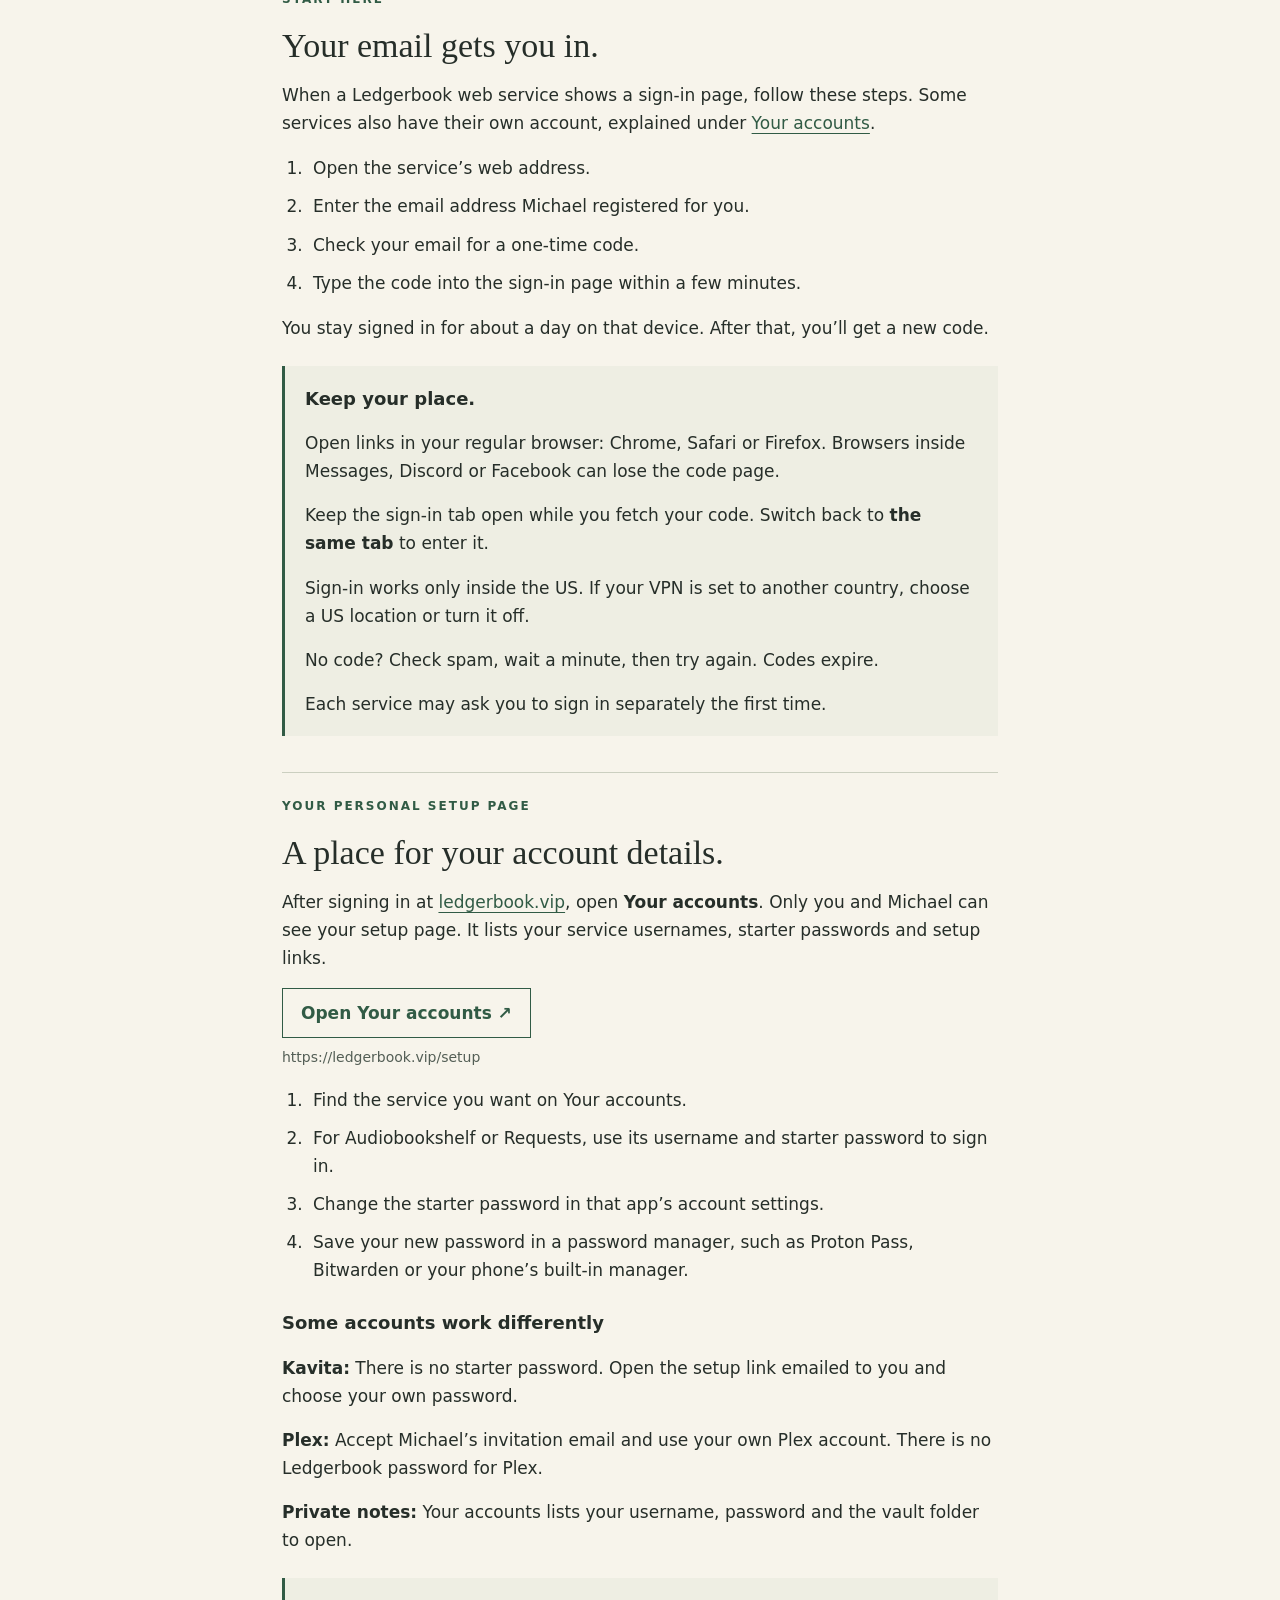
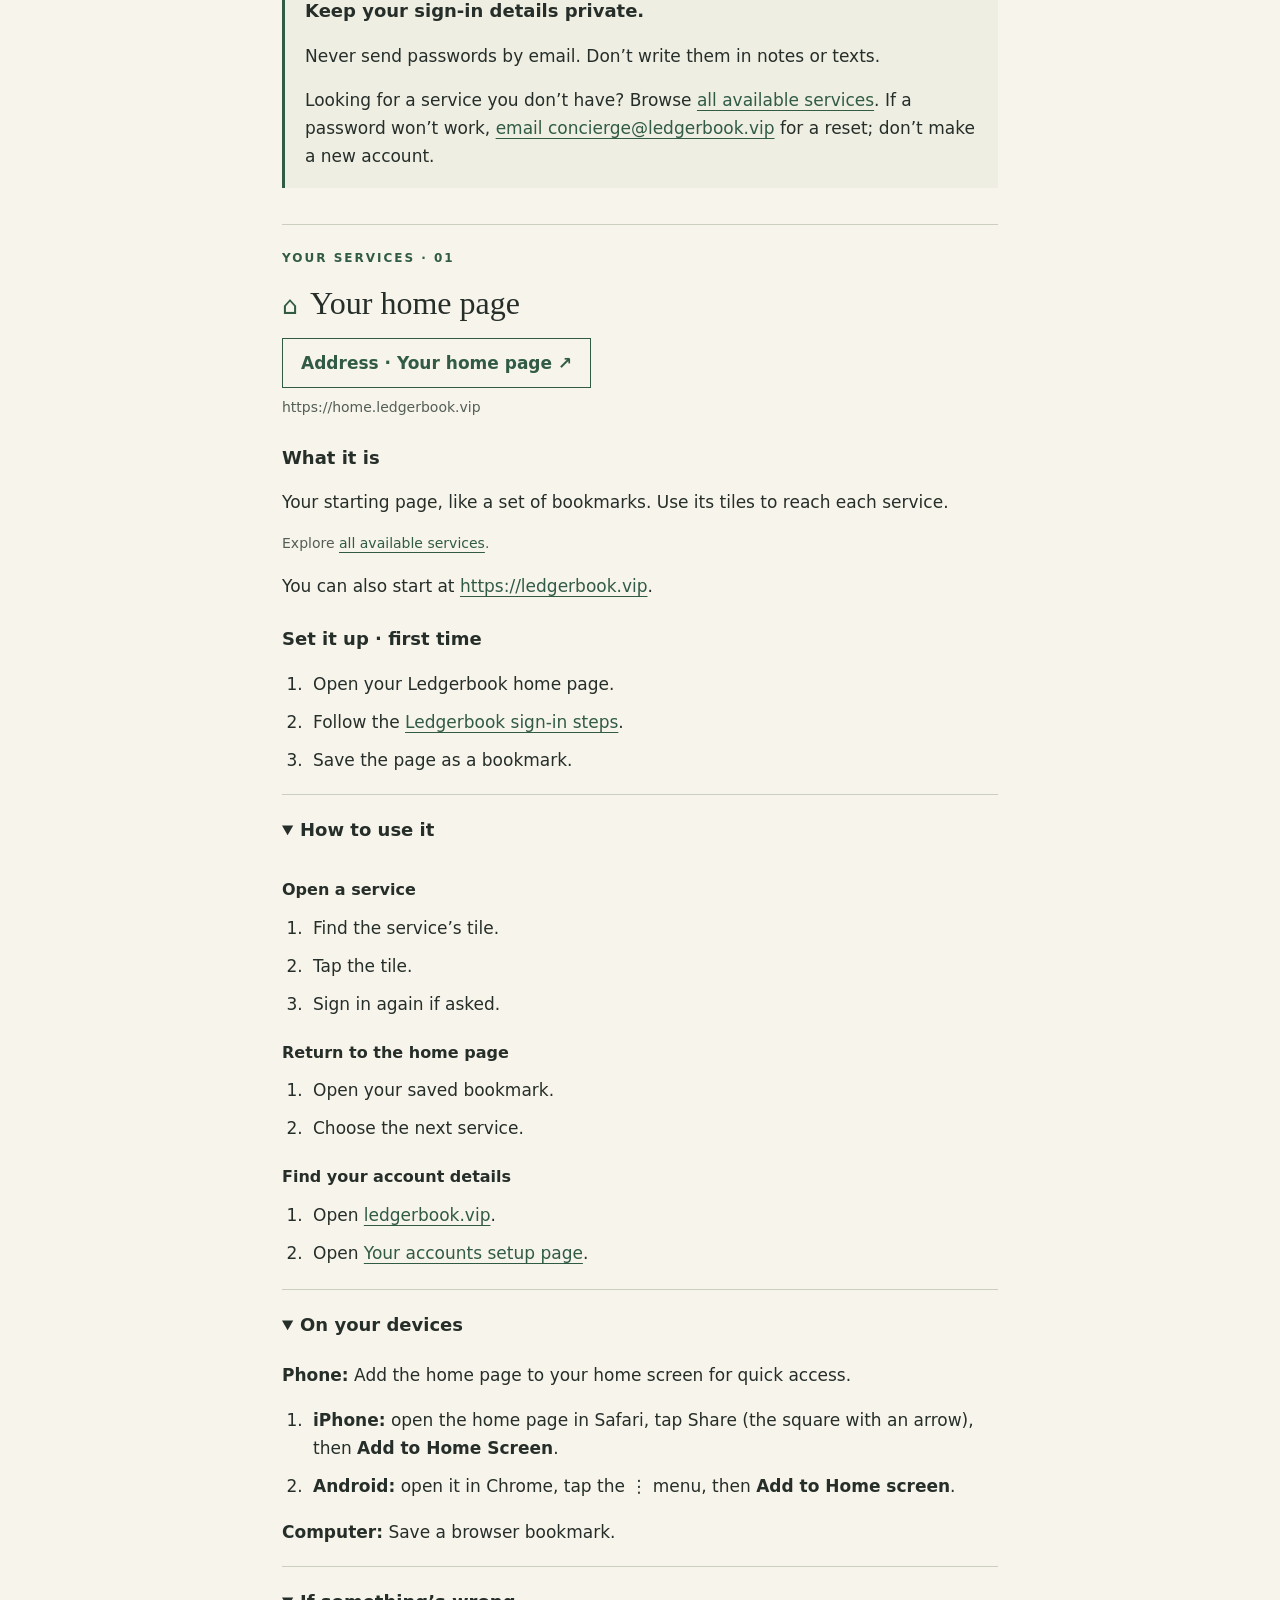
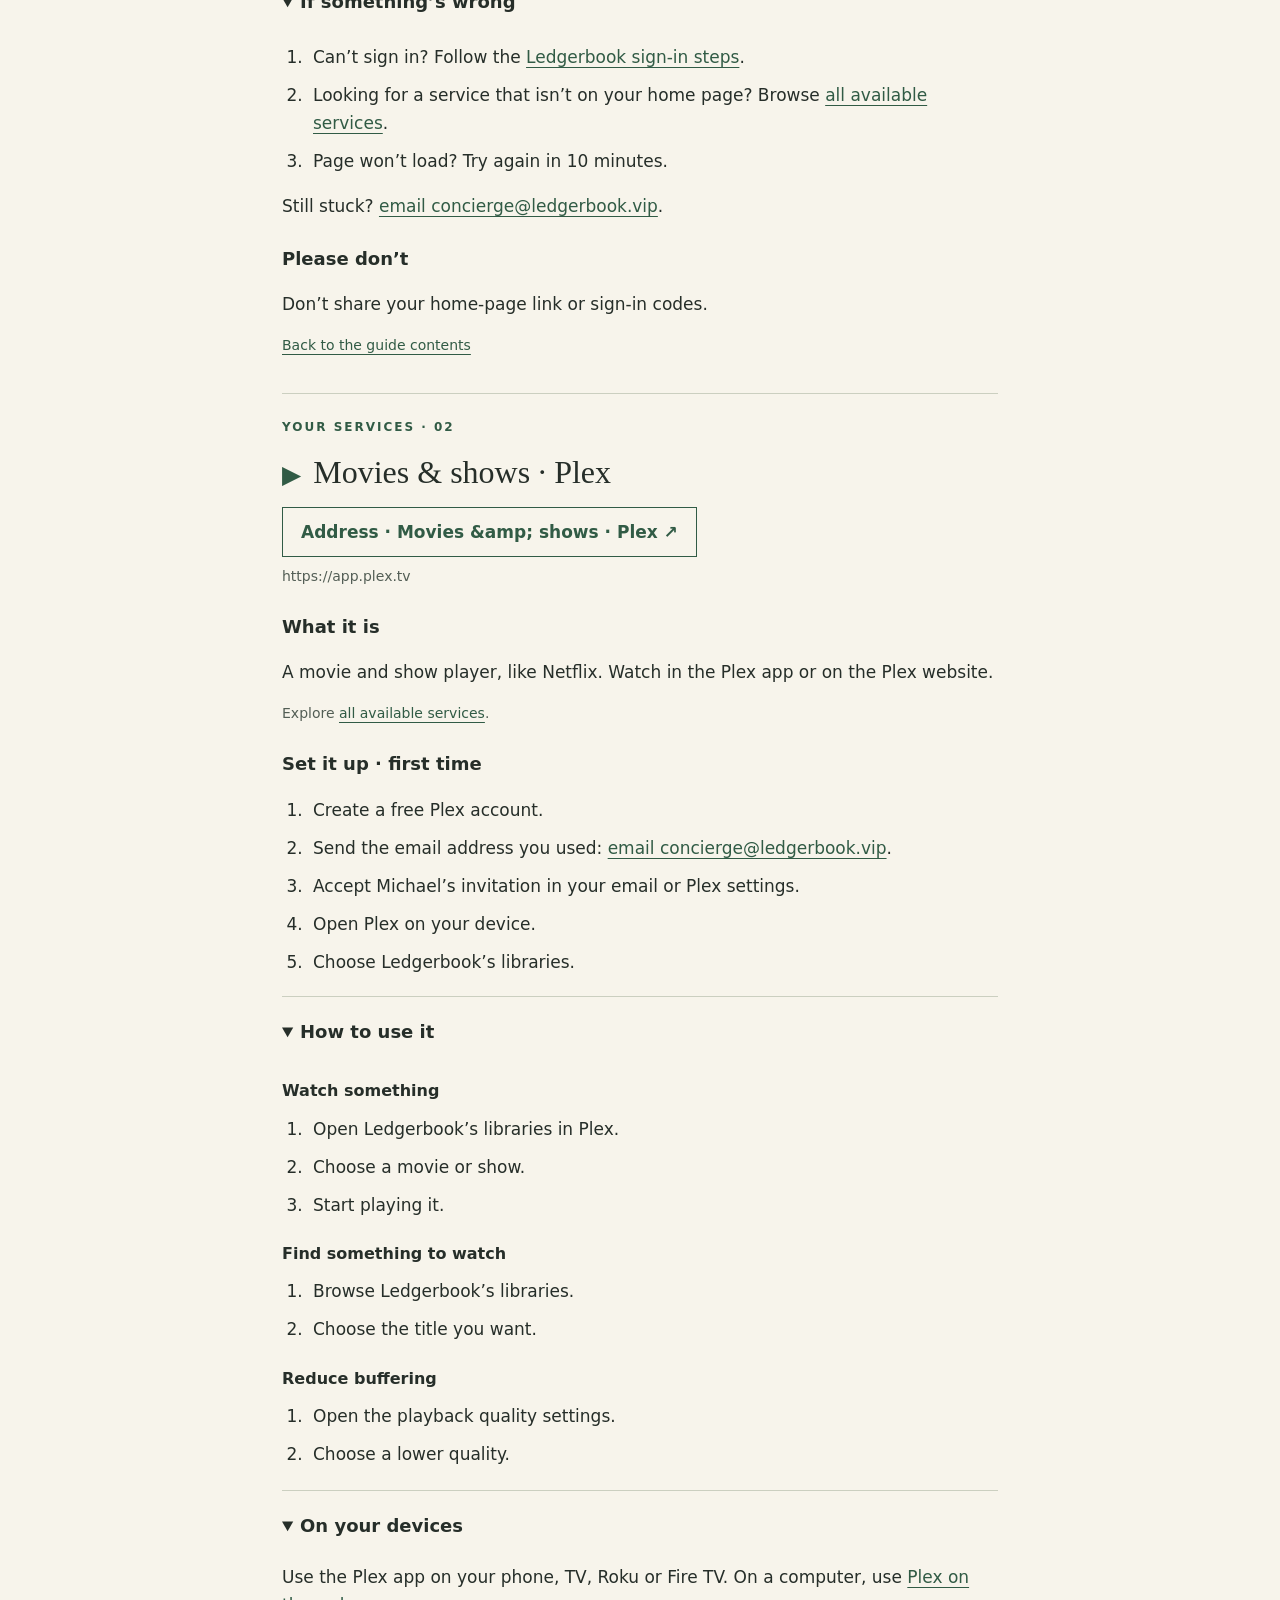
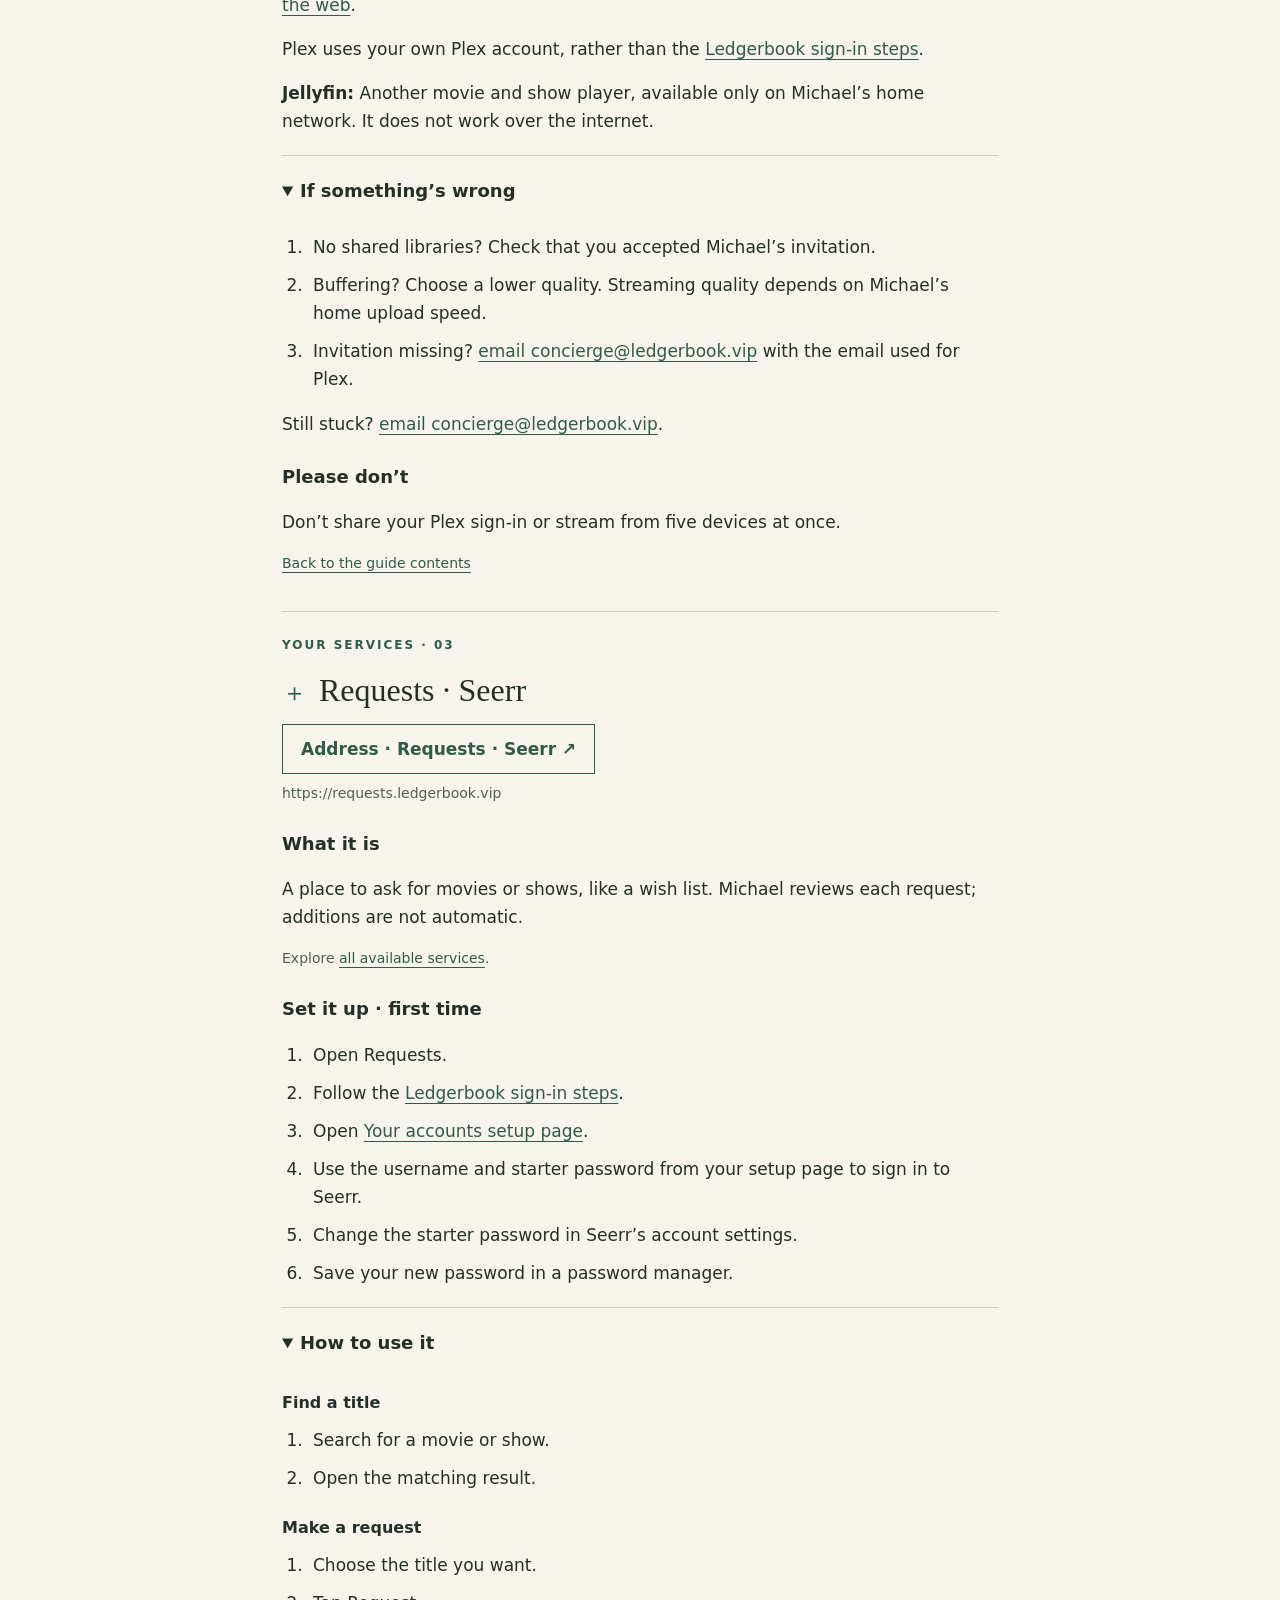
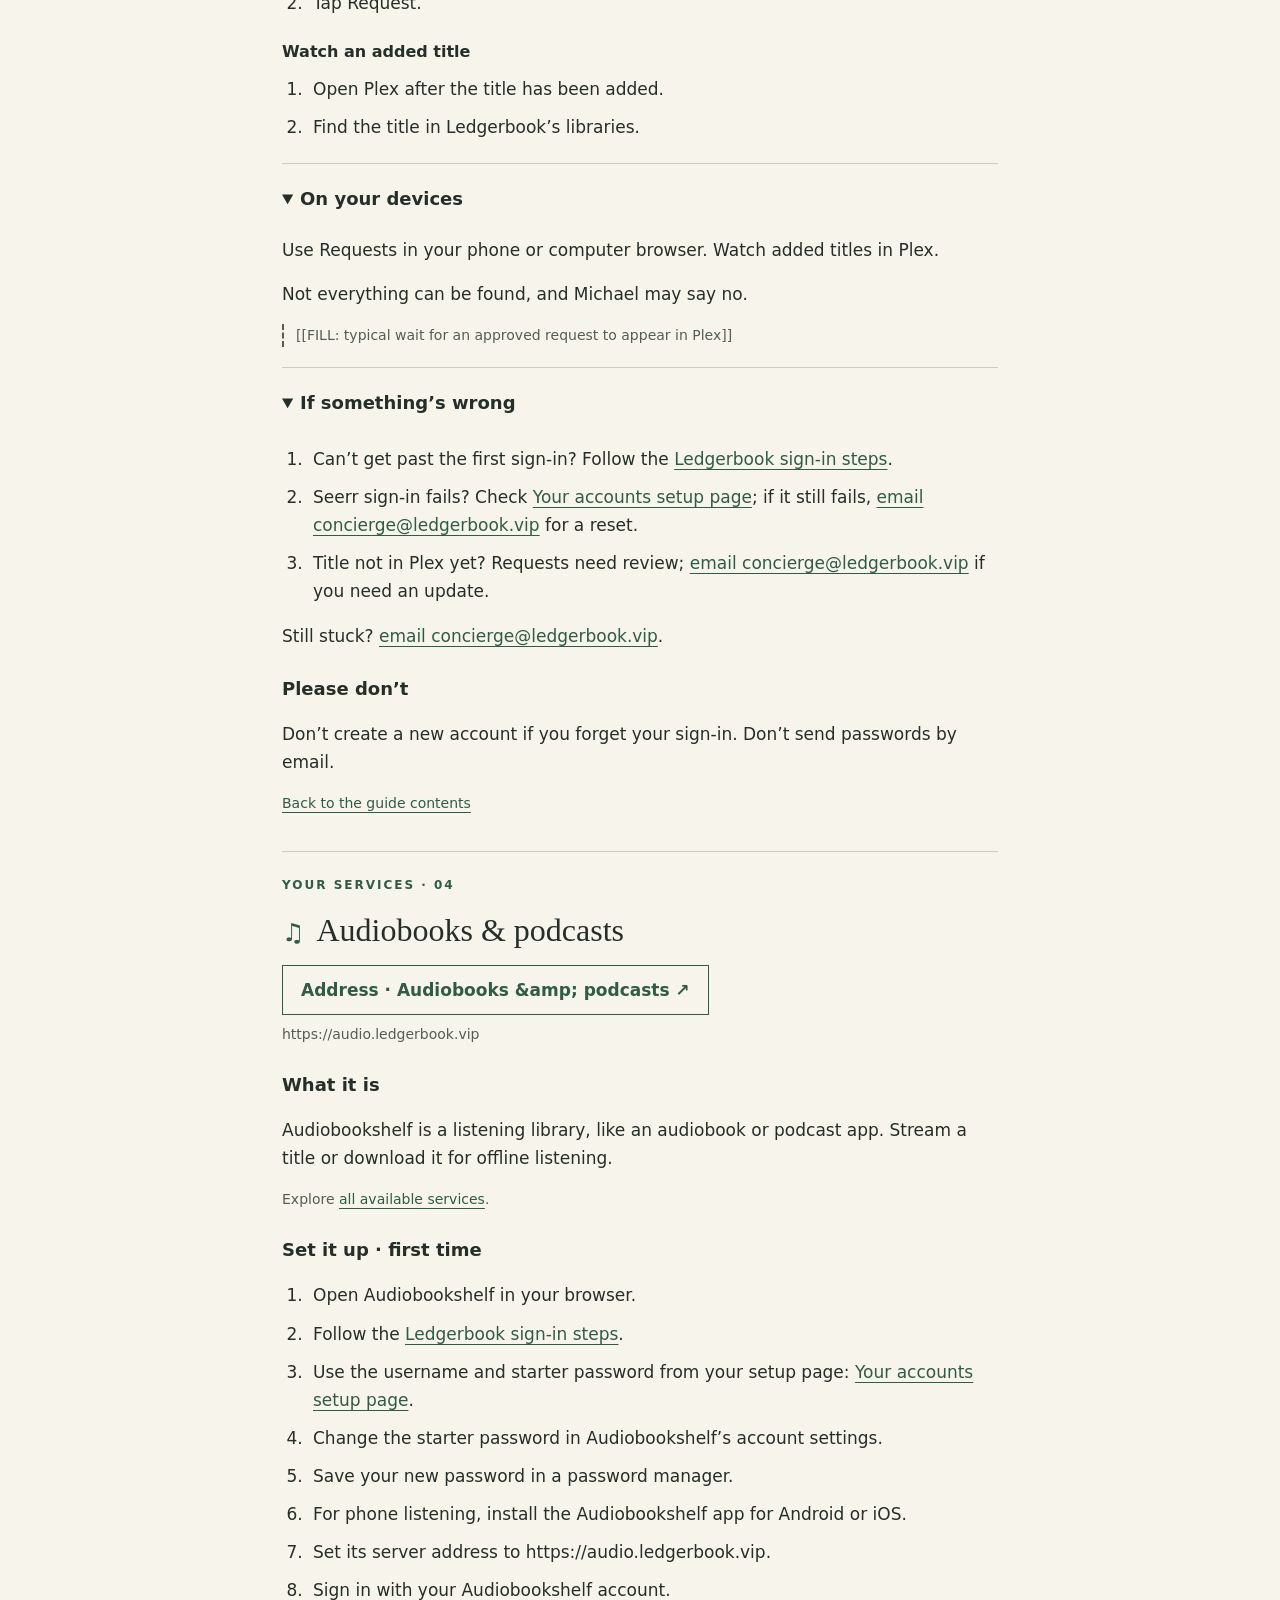
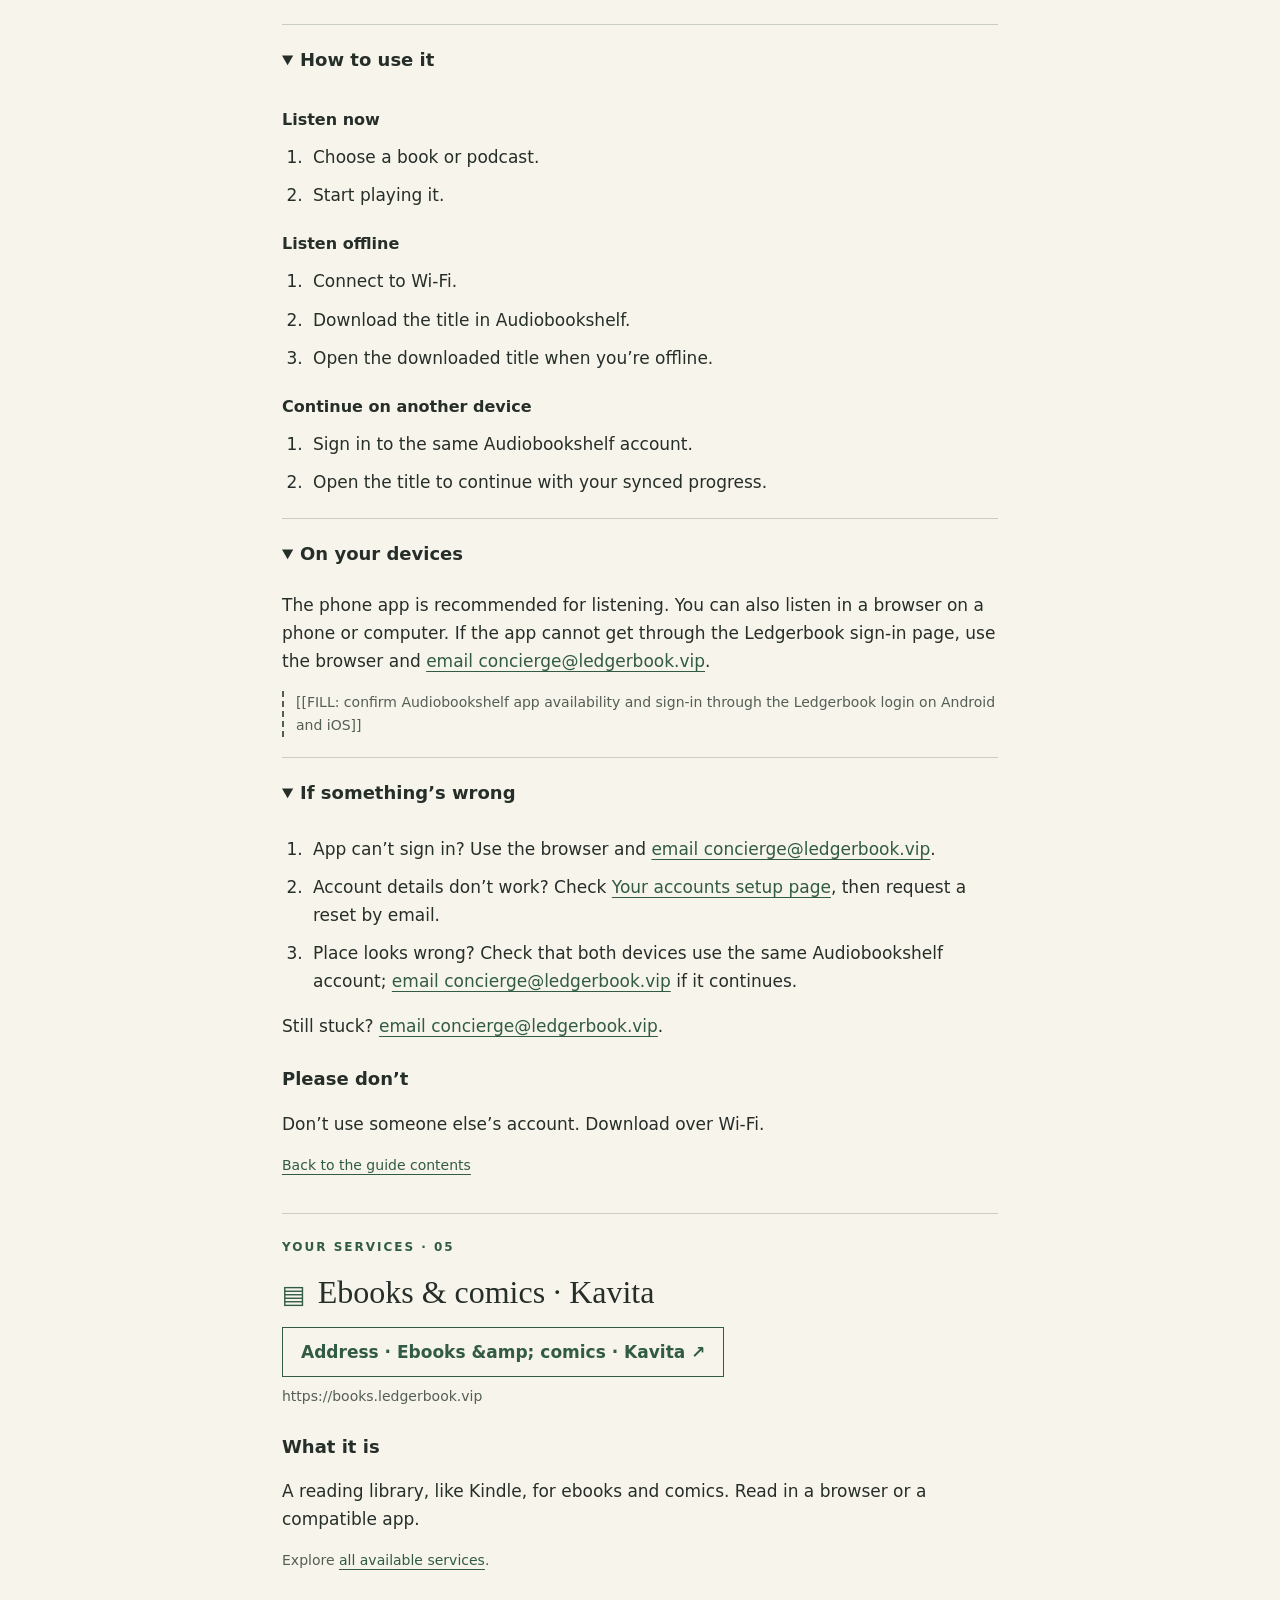
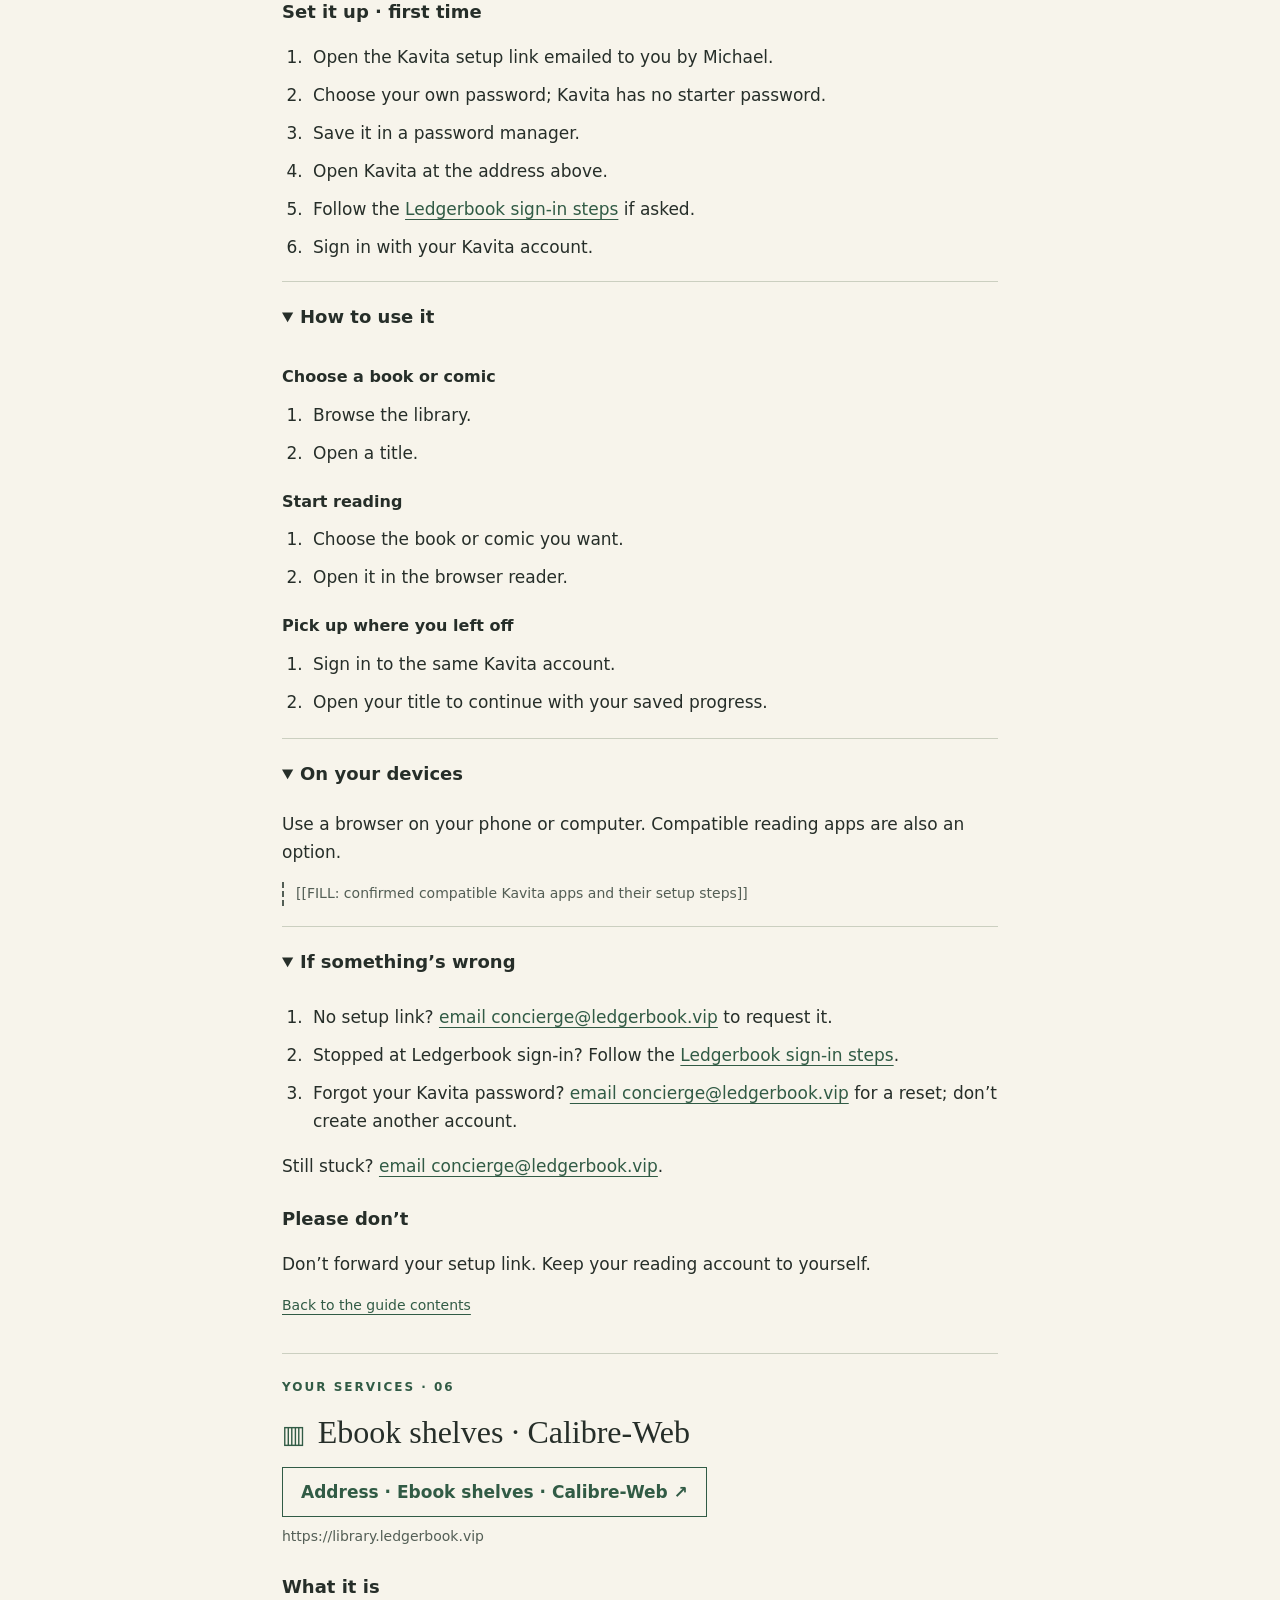
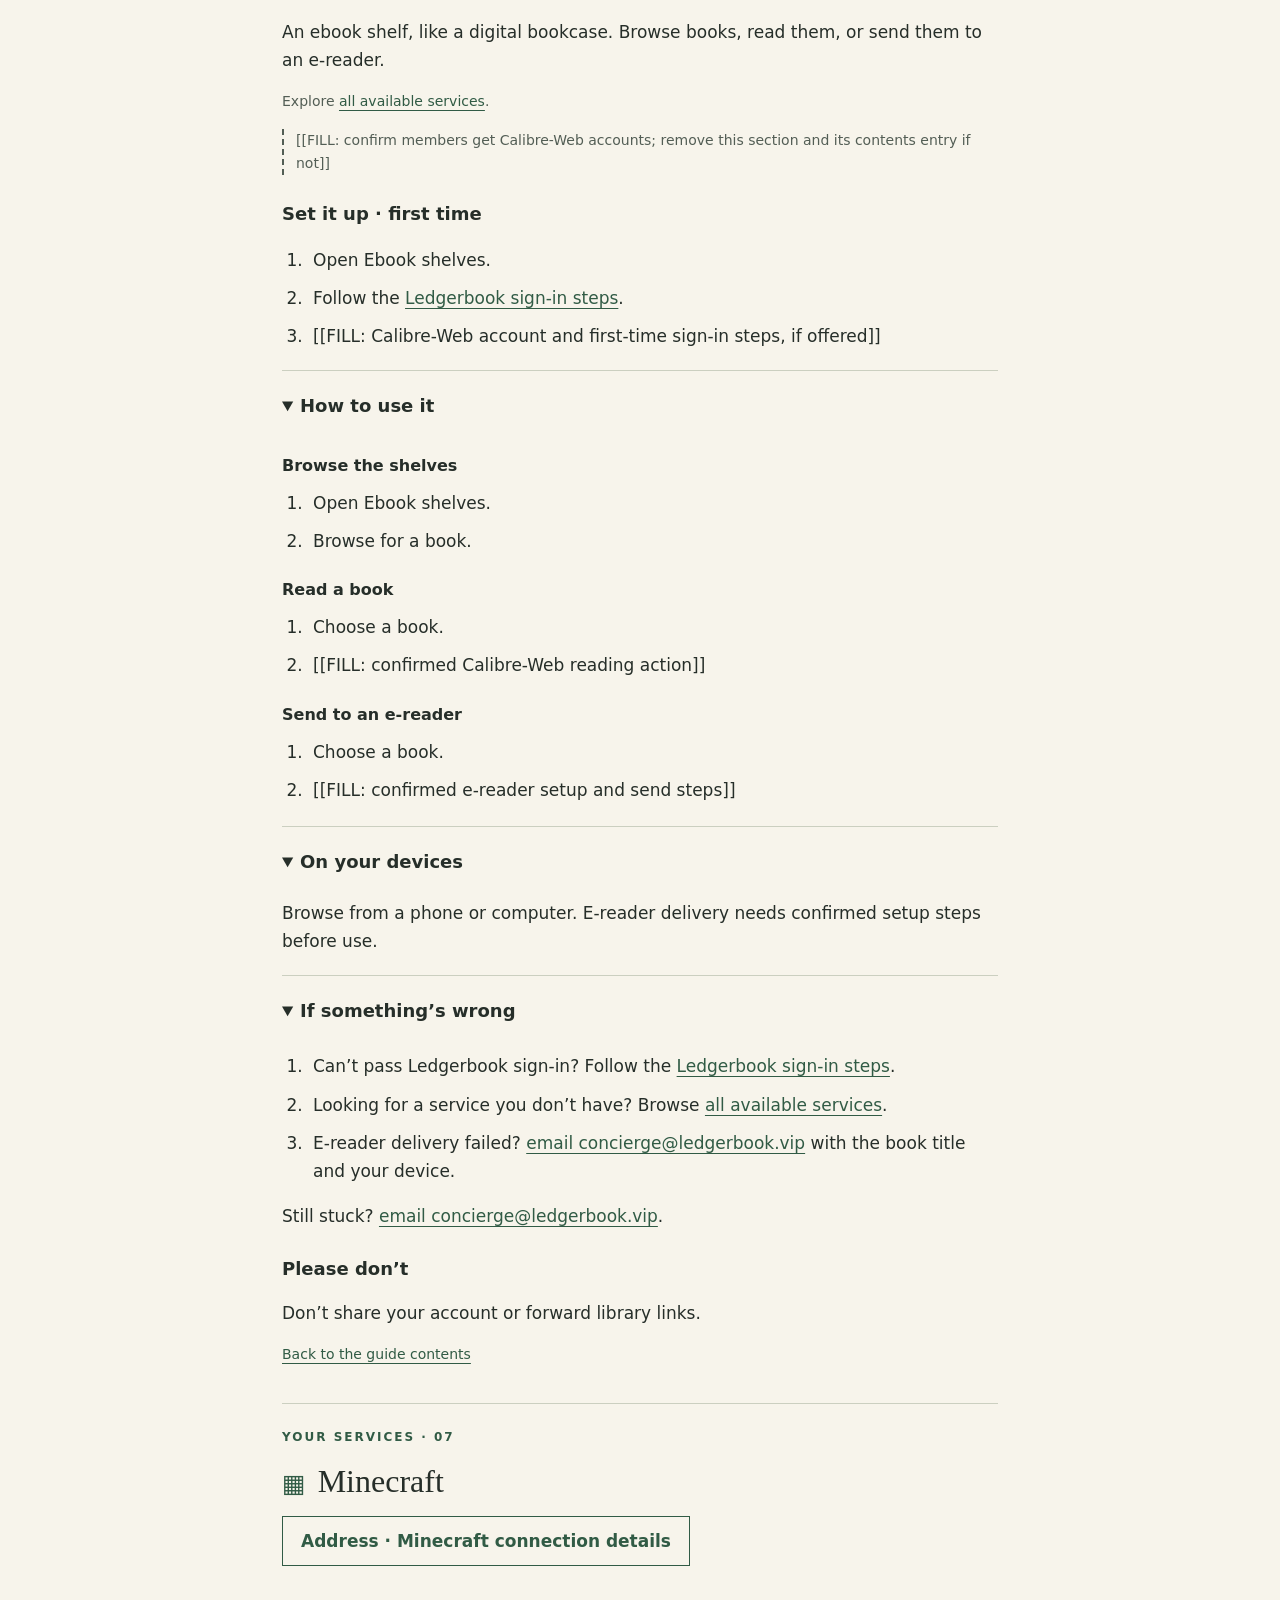
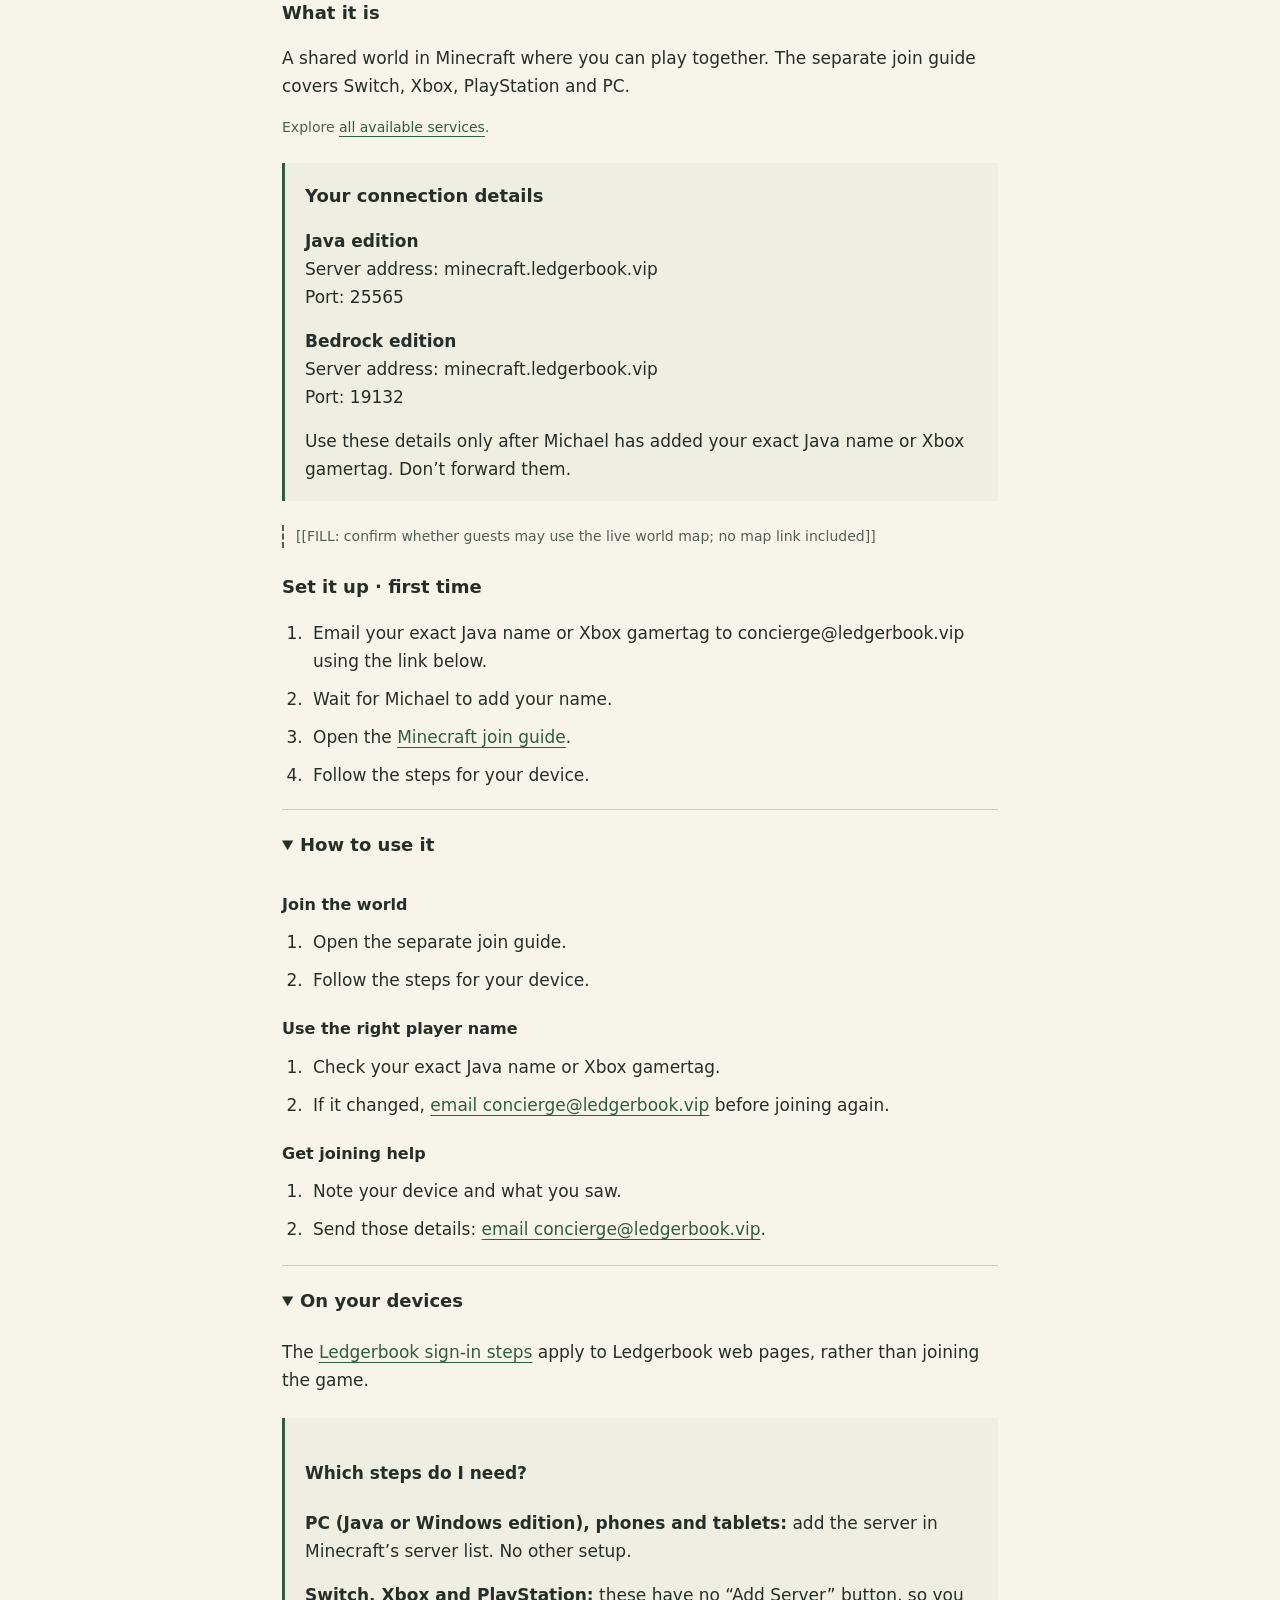
==== commit 001e613d: "guest guide: fill known placeholders, link hosted Minecraft guide Home-screen steps, Obsidian note s" ====
--- a/guest-guide/guide.html
+++ b/guest-guide/guide.html
@@ -7,7 +7,7 @@
 
 .task{margin:22px 0}.task h4{font-size:16px;margin:0 0 4px}.task ol{margin-top:4px}.pending{border-left:2px dashed var(--muted);padding-left:12px;font-size:14px;color:var(--muted)}.template{white-space:pre-wrap;overflow-wrap:anywhere;border:1px solid var(--line);padding:16px;font:inherit}.svc h2{font-size:32px}#other-services:empty{display:none}.back{font-size:14px}.skip{position:absolute;left:-10000px}.skip:focus{position:static}summary h3{display:inline;font-size:18px}details[open] summary{margin-bottom:12px}.index-label{margin-top:24px}.catalog{margin:24px 0}.catalog-item{padding:18px 0;border-top:1px solid var(--line);break-inside:avoid}.catalog-item:last-child{border-bottom:1px solid var(--line)}.catalog dt{font-weight:650}.catalog dd{margin:4px 0 0}.catalog-label{display:block;font-size:13px;color:var(--muted);margin-bottom:6px}.address{overflow-wrap:anywhere}
 @media print{body{font-size:10pt;line-height:1.45}h3{margin-top:14px}p{margin-bottom:10px}li{margin:5px 0}.task{margin:14px 0}.callout{padding:12px 16px;margin:16px 0}.skip,.back{display:none}section{margin:22px 0}header{break-after:avoid}h1,h2,h3,h4{break-after:avoid}details{break-inside:auto}summary{min-height:0;padding:4px 0}.address{font-size:10pt}.task{break-inside:avoid}.template{break-inside:avoid}footer{margin-top:24px}}
-</style></head><body><a class="skip" href="#contents">Skip to guide contents</a><main><header><p class="eyebrow">A guide for family &amp; friends</p><h1>Ledgerbook</h1><p class="subtitle">A few shared things.<br>A little help finding your way.</p><div class="meta"><span>Your guest guide</span><span>Keep this guide private</span></div></header><nav id="contents" aria-label="Guide contents"><a href="#welcome"><span class="num" aria-hidden="true">01</span>Welcome</a><a href="#sign-in"><span class="num" aria-hidden="true">02</span>Signing in</a><a href="#accounts"><span class="num" aria-hidden="true">03</span>Your accounts</a><a href="#home" data-service="home"><span class="num" aria-hidden="true">·</span>Your home page</a><a href="#plex" data-service="plex"><span class="num" aria-hidden="true">·</span>Movies &amp; shows · Plex</a><a href="#requests" data-service="requests"><span class="num" aria-hidden="true">·</span>Requests · Seerr</a><a href="#audio" data-service="audio"><span class="num" aria-hidden="true">·</span>Audiobooks &amp; podcasts</a><a href="#books" data-service="books"><span class="num" aria-hidden="true">·</span>Ebooks &amp; comics · Kavita</a><a href="#library" data-service="library"><span class="num" aria-hidden="true">·</span>Ebook shelves · Calibre-Web</a><a href="#minecraft" data-service="minecraft"><span class="num" aria-hidden="true">·</span>Minecraft</a><a href="#notes" data-service="notes"><span class="num" aria-hidden="true">·</span>Private notes</a><a href="#service-directory">All available services</a><a href="#help">Getting help &amp; asking for things</a><a href="#rules">House rules</a><a href="#faq">A few quick answers</a></nav><section id="welcome"><p class="eyebrow">Welcome</p><h2>Make yourself at home.</h2><p>Ledgerbook is Michael’s home server. It shares a few things with family and friends he knows.</p><h3>Which services do I have?</h3><p>Your home page shows only the service tiles available to you. To see what else Ledgerbook offers, explore <a href="#service-directory">all available services</a>. The directory describes each service, including those used only behind the scenes.</p></section><section id="sign-in"><p class="eyebrow">Start here</p><h2>Your email gets you in.</h2><p>When a Ledgerbook web service shows a sign-in page, follow these steps. Some services also have their own account, explained under <a href="#accounts">Your accounts</a>.</p><ol><li>Open the service’s web address.</li><li>Enter the email address Michael registered for you.</li><li>Check your email for a one-time code.</li><li>Type the code into the sign-in page within a few minutes.</li></ol><p>You stay signed in for about a day on that device. After that, you’ll get a new code.</p><aside class="callout"><h3>Keep your place.</h3><p>Open links in your regular browser: Chrome, Safari or Firefox. Browsers inside Messages, Discord or Facebook can lose the code page.</p><p>Keep the sign-in tab open while you fetch your code. Switch back to <strong>the same tab</strong> to enter it.</p><p>Sign-in works only inside the US. If your VPN is set to another country, choose a US location or turn it off.</p><p>No code? Check spam, wait a minute, then try again. Codes expire.</p><p>Each service may ask you to sign in separately the first time.</p></aside></section><section id="accounts"><p class="eyebrow">Your personal setup page</p><h2>A place for your account details.</h2><p>After signing in at <a href="https://ledgerbook.vip">ledgerbook.vip</a>, open <strong>Your accounts</strong>. Only you and Michael can see your setup page. It lists your service usernames, starter passwords and setup links.</p><a class="button" href="https://ledgerbook.vip/setup">Open Your accounts ↗</a><p class="address">https://ledgerbook.vip/setup</p><ol><li>Find the service you want on Your accounts.</li><li>For Audiobookshelf or Requests, use its username and starter password to sign in.</li><li>Change the starter password in that app’s account settings.</li><li>Save your new password in a password manager, such as Proton Pass, Bitwarden or your phone’s built-in manager.</li></ol><h3>Some accounts work differently</h3><p><strong>Kavita:</strong> There is no starter password. Open the setup link emailed to you and choose your own password.</p><p><strong>Plex:</strong> Accept Michael’s invitation email and use your own Plex account. There is no Ledgerbook password for Plex.</p><p><strong>Private notes:</strong> Your accounts lists your username, password and the vault folder to open.</p><aside class="callout"><h3>Keep your sign-in details private.</h3><p>Never send passwords by email. Don’t write them in notes or texts.</p><p>Looking for a service you don’t have? Browse <a href="#service-directory">all available services</a>. If a password won’t work, <a href="mailto:concierge@ledgerbook.vip">email concierge@ledgerbook.vip</a> for a reset; don’t make a new account.</p></aside></section><section class="svc" id="home" data-service="home" data-summary="A starting page with tiles for your services."><p class="eyebrow">Your services · 01</p><div class="service-heading"><span class="icon" aria-hidden="true">⌂</span><h2>Your home page</h2></div><a class="button" href="https://home.ledgerbook.vip">Address · Your home page ↗</a><p class="address">https://home.ledgerbook.vip</p><h3>What it is</h3><p>Your starting page, like a set of bookmarks. Use its tiles to reach each service.</p><p class="note">Explore <a href="#service-directory">all available services</a>.</p><p>You can also start at <a href="https://ledgerbook.vip">https://ledgerbook.vip</a>.</p><h3>Set it up · first time</h3><ol><li>Open your Ledgerbook home page.</li><li>Follow the <a href="#sign-in">Ledgerbook sign-in steps</a>.</li><li>Save the page as a bookmark.</li></ol><details open><summary><h3>How to use it</h3></summary><div class="task"><h4>Open a service</h4><ol><li>Find the service’s tile.</li><li>Tap the tile.</li><li>Sign in again if asked.</li></ol></div><div class="task"><h4>Return to the home page</h4><ol><li>Open your saved bookmark.</li><li>Choose the next service.</li></ol></div><div class="task"><h4>Find your account details</h4><ol><li>Open <a href="https://ledgerbook.vip">ledgerbook.vip</a>.</li><li>Open <a href="https://ledgerbook.vip/setup">Your accounts setup page</a>.</li></ol></div></details><details open><summary><h3>On your devices</h3></summary><p><strong>Phone:</strong> Add the home page to your home screen for quick access.</p><p class="pending">[[FILL: confirm iPhone and Android home-screen steps]]</p><p><strong>Computer:</strong> Save a browser bookmark.</p></details><details open><summary><h3>If something’s wrong</h3></summary><ol><li>Can’t sign in? Follow the <a href="#sign-in">Ledgerbook sign-in steps</a>.</li><li>Looking for a service that isn’t on your home page? Browse <a href="#service-directory">all available services</a>.</li><li>Page won’t load? Try again in 10 minutes.</li></ol><p>Still stuck? <a href="mailto:concierge@ledgerbook.vip">email concierge@ledgerbook.vip</a>.</p></details><h3>Please don’t</h3><p>Don’t share your home-page link or sign-in codes.</p><p class="back"><a href="#contents">Back to the guide contents</a></p></section><section class="svc" id="plex" data-service="plex" data-summary="Watch shared movies and shows in the Plex app."><p class="eyebrow">Your services · 02</p><div class="service-heading"><span class="icon" aria-hidden="true">▶</span><h2>Movies &amp; shows · Plex</h2></div><a class="button" href="https://app.plex.tv">Address · Movies &amp;amp; shows · Plex ↗</a><p class="address">https://app.plex.tv</p><h3>What it is</h3><p>A movie and show player, like Netflix. Watch in the Plex app or on the Plex website.</p><p class="note">Explore <a href="#service-directory">all available services</a>.</p><p class="pending">[[FILL: confirm Plex is offered to this guest]]</p><h3>Set it up · first time</h3><ol><li>Create a free Plex account.</li><li>Send the email address you used: <a href="mailto:concierge@ledgerbook.vip">email concierge@ledgerbook.vip</a>.</li><li>Accept Michael’s invitation in your email or Plex settings.</li><li>Open Plex on your device.</li><li>Choose Ledgerbook’s libraries.</li></ol><details open><summary><h3>How to use it</h3></summary><div class="task"><h4>Watch something</h4><ol><li>Open Ledgerbook’s libraries in Plex.</li><li>Choose a movie or show.</li><li>Start playing it.</li></ol></div><div class="task"><h4>Find something to watch</h4><ol><li>Browse Ledgerbook’s libraries.</li><li>Choose the title you want.</li></ol></div><div class="task"><h4>Reduce buffering</h4><ol><li>Open the playback quality settings.</li><li>Choose a lower quality.</li></ol></div></details><details open><summary><h3>On your devices</h3></summary><p>Use the Plex app on your phone, TV, Roku or Fire TV. On a computer, use <a href="https://app.plex.tv">Plex on the web</a>.</p><p>Plex uses your own Plex account, rather than the <a href="#sign-in">Ledgerbook sign-in steps</a>.</p><p><strong>Jellyfin:</strong> Another movie and show player, available only on Michael’s home network. It does not work over the internet.</p></details><details open><summary><h3>If something’s wrong</h3></summary><ol><li>No shared libraries? Check that you accepted Michael’s invitation.</li><li>Buffering? Choose a lower quality. Streaming quality depends on Michael’s home upload speed.</li><li>Invitation missing? <a href="mailto:concierge@ledgerbook.vip">email concierge@ledgerbook.vip</a> with the email used for Plex.</li></ol><p>Still stuck? <a href="mailto:concierge@ledgerbook.vip">email concierge@ledgerbook.vip</a>.</p></details><h3>Please don’t</h3><p>Don’t share your Plex sign-in or stream from five devices at once.</p><p class="back"><a href="#contents">Back to the guide contents</a></p></section><section class="svc" id="requests" data-service="requests" data-summary="Ask for a movie or show to be added."><p class="eyebrow">Your services · 03</p><div class="service-heading"><span class="icon" aria-hidden="true">＋</span><h2>Requests · Seerr</h2></div><a class="button" href="https://requests.ledgerbook.vip">Address · Requests · Seerr ↗</a><p class="address">https://requests.ledgerbook.vip</p><h3>What it is</h3><p>A place to ask for movies or shows, like a wish list. Michael reviews each request; additions are not automatic.</p><p class="note">Explore <a href="#service-directory">all available services</a>.</p><h3>Set it up · first time</h3><ol><li>Open Requests.</li><li>Follow the <a href="#sign-in">Ledgerbook sign-in steps</a>.</li><li>Open <a href="https://ledgerbook.vip/setup">Your accounts setup page</a>.</li><li>Use the username and starter password from your setup page to sign in to Seerr.</li><li>Change the starter password in Seerr’s account settings.</li><li>Save your new password in a password manager.</li></ol><details open><summary><h3>How to use it</h3></summary><div class="task"><h4>Find a title</h4><ol><li>Search for a movie or show.</li><li>Open the matching result.</li></ol></div><div class="task"><h4>Make a request</h4><ol><li>Choose the title you want.</li><li>Tap Request.</li></ol></div><div class="task"><h4>Watch an added title</h4><ol><li>Open Plex after the title has been added.</li><li>Find the title in Ledgerbook’s libraries.</li></ol></div></details><details open><summary><h3>On your devices</h3></summary><p>Use Requests in your phone or computer browser. Watch added titles in Plex.</p><p>Not everything can be found, and Michael may say no.</p><p class="pending">[[FILL: typical wait for an approved request to appear in Plex]]</p></details><details open><summary><h3>If something’s wrong</h3></summary><ol><li>Can’t get past the first sign-in? Follow the <a href="#sign-in">Ledgerbook sign-in steps</a>.</li><li>Seerr sign-in fails? Check <a href="https://ledgerbook.vip/setup">Your accounts setup page</a>; if it still fails, <a href="mailto:concierge@ledgerbook.vip">email concierge@ledgerbook.vip</a> for a reset.</li><li>Title not in Plex yet? Requests need review; <a href="mailto:concierge@ledgerbook.vip">email concierge@ledgerbook.vip</a> if you need an update.</li></ol><p>Still stuck? <a href="mailto:concierge@ledgerbook.vip">email concierge@ledgerbook.vip</a>.</p></details><h3>Please don’t</h3><p>Don’t create a new account if you forget your sign-in. Don’t send passwords by email.</p><p class="back"><a href="#contents">Back to the guide contents</a></p></section><section class="svc" id="audio" data-service="audio" data-summary="Listen to audiobooks and podcasts, with your place kept."><p class="eyebrow">Your services · 04</p><div class="service-heading"><span class="icon" aria-hidden="true">♫</span><h2>Audiobooks &amp; podcasts</h2></div><a class="button" href="https://audio.ledgerbook.vip">Address · Audiobooks &amp;amp; podcasts ↗</a><p class="address">https://audio.ledgerbook.vip</p><h3>What it is</h3><p>Audiobookshelf is a listening library, like an audiobook or podcast app. Stream a title or download it for offline listening.</p><p class="note">Explore <a href="#service-directory">all available services</a>.</p><h3>Set it up · first time</h3><ol><li>Open Audiobookshelf in your browser.</li><li>Follow the <a href="#sign-in">Ledgerbook sign-in steps</a>.</li><li>Use the username and starter password from your setup page: <a href="https://ledgerbook.vip/setup">Your accounts setup page</a>.</li><li>Change the starter password in Audiobookshelf’s account settings.</li><li>Save your new password in a password manager.</li><li>For phone listening, install the Audiobookshelf app for Android or iOS.</li><li>Set its server address to https://audio.ledgerbook.vip.</li><li>Sign in with your Audiobookshelf account.</li></ol><details open><summary><h3>How to use it</h3></summary><div class="task"><h4>Listen now</h4><ol><li>Choose a book or podcast.</li><li>Start playing it.</li></ol></div><div class="task"><h4>Listen offline</h4><ol><li>Connect to Wi-Fi.</li><li>Download the title in Audiobookshelf.</li><li>Open the downloaded title when you’re offline.</li></ol></div><div class="task"><h4>Continue on another device</h4><ol><li>Sign in to the same Audiobookshelf account.</li><li>Open the title to continue with your synced progress.</li></ol></div></details><details open><summary><h3>On your devices</h3></summary><p>The phone app is recommended for listening. You can also listen in a browser on a phone or computer. If the app cannot get through the Ledgerbook sign-in page, use the browser and <a href="mailto:concierge@ledgerbook.vip">email concierge@ledgerbook.vip</a>.</p><p class="pending">[[FILL: confirm Audiobookshelf app availability and sign-in through the Ledgerbook login on Android and iOS]]</p></details><details open><summary><h3>If something’s wrong</h3></summary><ol><li>App can’t sign in? Use the browser and <a href="mailto:concierge@ledgerbook.vip">email concierge@ledgerbook.vip</a>.</li><li>Account details don’t work? Check <a href="https://ledgerbook.vip/setup">Your accounts setup page</a>, then request a reset by email.</li><li>Place looks wrong? Check that both devices use the same Audiobookshelf account; <a href="mailto:concierge@ledgerbook.vip">email concierge@ledgerbook.vip</a> if it continues.</li></ol><p>Still stuck? <a href="mailto:concierge@ledgerbook.vip">email concierge@ledgerbook.vip</a>.</p></details><h3>Please don’t</h3><p>Don’t use someone else’s account. Download over Wi-Fi.</p><p class="back"><a href="#contents">Back to the guide contents</a></p></section><section class="svc" id="books" data-service="books" data-summary="Read ebooks and comics, with your place kept."><p class="eyebrow">Your services · 05</p><div class="service-heading"><span class="icon" aria-hidden="true">▤</span><h2>Ebooks &amp; comics · Kavita</h2></div><a class="button" href="https://books.ledgerbook.vip">Address · Ebooks &amp;amp; comics · Kavita ↗</a><p class="address">https://books.ledgerbook.vip</p><h3>What it is</h3><p>A reading library, like Kindle, for ebooks and comics. Read in a browser or a compatible app.</p><p class="note">Explore <a href="#service-directory">all available services</a>.</p><h3>Set it up · first time</h3><ol><li>Open the Kavita setup link emailed to you by Michael.</li><li>Choose your own password; Kavita has no starter password.</li><li>Save it in a password manager.</li><li>Open Kavita at the address above.</li><li>Follow the <a href="#sign-in">Ledgerbook sign-in steps</a> if asked.</li><li>Sign in with your Kavita account.</li></ol><details open><summary><h3>How to use it</h3></summary><div class="task"><h4>Choose a book or comic</h4><ol><li>Browse the library.</li><li>Open a title.</li></ol></div><div class="task"><h4>Start reading</h4><ol><li>Choose the book or comic you want.</li><li>Open it in the browser reader.</li></ol></div><div class="task"><h4>Pick up where you left off</h4><ol><li>Sign in to the same Kavita account.</li><li>Open your title to continue with your saved progress.</li></ol></div></details><details open><summary><h3>On your devices</h3></summary><p>Use a browser on your phone or computer. Compatible reading apps are also an option.</p><p class="pending">[[FILL: confirmed compatible Kavita apps and their setup steps]]</p></details><details open><summary><h3>If something’s wrong</h3></summary><ol><li>No setup link? <a href="mailto:concierge@ledgerbook.vip">email concierge@ledgerbook.vip</a> to request it.</li><li>Stopped at Ledgerbook sign-in? Follow the <a href="#sign-in">Ledgerbook sign-in steps</a>.</li><li>Forgot your Kavita password? <a href="mailto:concierge@ledgerbook.vip">email concierge@ledgerbook.vip</a> for a reset; don’t create another account.</li></ol><p>Still stuck? <a href="mailto:concierge@ledgerbook.vip">email concierge@ledgerbook.vip</a>.</p></details><h3>Please don’t</h3><p>Don’t forward your setup link. Keep your reading account to yourself.</p><p class="back"><a href="#contents">Back to the guide contents</a></p></section><section class="svc" id="library" data-service="library" data-summary="Browse ebook shelves, read, and send books to an e-reader."><p class="eyebrow">Your services · 06</p><div class="service-heading"><span class="icon" aria-hidden="true">▥</span><h2>Ebook shelves · Calibre-Web</h2></div><a class="button" href="https://library.ledgerbook.vip">Address · Ebook shelves · Calibre-Web ↗</a><p class="address">https://library.ledgerbook.vip</p><h3>What it is</h3><p>An ebook shelf, like a digital bookcase. Browse books, read them, or send them to an e-reader.</p><p class="note">Explore <a href="#service-directory">all available services</a>.</p><p class="pending">[[FILL: confirm members get Calibre-Web accounts; remove this section and its contents entry if not]]</p><h3>Set it up · first time</h3><ol><li>Open Ebook shelves.</li><li>Follow the <a href="#sign-in">Ledgerbook sign-in steps</a>.</li><li>[[FILL: Calibre-Web account and first-time sign-in steps, if offered]]</li></ol><details open><summary><h3>How to use it</h3></summary><div class="task"><h4>Browse the shelves</h4><ol><li>Open Ebook shelves.</li><li>Browse for a book.</li></ol></div><div class="task"><h4>Read a book</h4><ol><li>Choose a book.</li><li>[[FILL: confirmed Calibre-Web reading action]]</li></ol></div><div class="task"><h4>Send to an e-reader</h4><ol><li>Choose a book.</li><li>[[FILL: confirmed e-reader setup and send steps]]</li></ol></div></details><details open><summary><h3>On your devices</h3></summary><p>Browse from a phone or computer. E-reader delivery needs confirmed setup steps before use.</p></details><details open><summary><h3>If something’s wrong</h3></summary><ol><li>Can’t pass Ledgerbook sign-in? Follow the <a href="#sign-in">Ledgerbook sign-in steps</a>.</li><li>Looking for a service you don’t have? Browse <a href="#service-directory">all available services</a>.</li><li>E-reader delivery failed? <a href="mailto:concierge@ledgerbook.vip">email concierge@ledgerbook.vip</a> with the book title and your device.</li></ol><p>Still stuck? <a href="mailto:concierge@ledgerbook.vip">email concierge@ledgerbook.vip</a>.</p></details><h3>Please don’t</h3><p>Don’t share your account or forward library links.</p><p class="back"><a href="#contents">Back to the guide contents</a></p></section><section class="svc" id="minecraft" data-service="minecraft" data-summary="Join the shared Minecraft world using the separate join guide."><p class="eyebrow">Your services · 07</p><div class="service-heading"><span class="icon" aria-hidden="true">▦</span><h2>Minecraft</h2></div><a class="button" href="#minecraft-connection">Address · Minecraft connection details</a><h3>What it is</h3><p>A shared world in Minecraft where you can play together. The separate join guide covers Switch, Xbox, PlayStation and PC.</p><p class="note">Explore <a href="#service-directory">all available services</a>.</p><div id="minecraft-connection" class="callout"><h3>Your connection details</h3><p><strong>Java edition</strong><br>Server address: minecraft.ledgerbook.vip<br>Port: 25565</p><p><strong>Bedrock edition</strong><br>Server address: minecraft.ledgerbook.vip<br>Port: 19132</p><p>Use these details only after Michael has added your exact Java name or Xbox gamertag. Don’t forward them.</p></div><p class="pending">[[FILL: confirm whether guests may use the live world map; no map link included]]</p><h3>Set it up · first time</h3><ol><li>Email your exact Java name or Xbox gamertag to concierge@ledgerbook.vip using the link below.</li><li>Wait for Michael to add your name.</li><li>[[FILL: Minecraft join-guide link]]</li><li>Follow the join guide for your device.</li></ol><details open><summary><h3>How to use it</h3></summary><div class="task"><h4>Join the world</h4><ol><li>Open the separate join guide.</li><li>Follow the steps for your device.</li></ol></div><div class="task"><h4>Use the right player name</h4><ol><li>Check your exact Java name or Xbox gamertag.</li><li>If it changed, <a href="mailto:concierge@ledgerbook.vip">email concierge@ledgerbook.vip</a> before joining again.</li></ol></div><div class="task"><h4>Get joining help</h4><ol><li>Note your device and what you saw.</li><li>Send those details: <a href="mailto:concierge@ledgerbook.vip">email concierge@ledgerbook.vip</a>.</li></ol></div></details><details open><summary><h3>On your devices</h3></summary><p>The <a href="#sign-in">Ledgerbook sign-in steps</a> apply to Ledgerbook web pages, rather than joining the game.</p><aside class="callout"><h4>Bedrock: set up each Wi-Fi network</h4><p>Enter the required DNS settings for each different Wi-Fi network you use. Setting them at home does not set them for a friend’s Wi-Fi or a different hotspot. Check the settings again when you change networks.</p></aside><p class="pending">[[FILL: approved primary and secondary DNS values from the existing Minecraft brochure; confirm any differences by device]]</p><h4>Nintendo Switch</h4><ol><li>Connect to the Wi-Fi network you plan to use.</li><li>[[FILL: verified Switch menu steps and DNS values from the Minecraft brochure]]</li><li>[[FILL: verified steps to open the server list and enter minecraft.ledgerbook.vip with Bedrock port 19132]]</li></ol><h4>Xbox</h4><ol><li>Connect to the Wi-Fi network you plan to use.</li><li>[[FILL: verified Xbox DNS steps and values from the Minecraft brochure]]</li><li>[[FILL: verified steps to join using minecraft.ledgerbook.vip with Bedrock port 19132]]</li></ol><h4>PlayStation</h4><p class="pending">[[FILL: verified PlayStation DNS and joining steps from the Minecraft brochure]]</p><h4>Phone or tablet</h4><p class="pending">[[FILL: confirm iPhone/iPad and Android joining steps, including whether DNS changes are needed on either platform]]</p><h4>PC</h4><p>Use the address and port above for your edition of Minecraft.</p><p class="pending">[[FILL: verified Java and Bedrock PC menu steps]]</p><p>The separate Minecraft join guide has the full device instructions: [[FILL: Minecraft join-guide link]].</p></details><details open><summary><h3>If something’s wrong</h3></summary><ol><li>Not allowed to join? Check that Michael has added your exact player name.</li><li>Can’t connect? Check your edition’s address and port. For Bedrock DNS setup, check the settings for the Wi-Fi network you’re using now.</li><li>Still unavailable? Try again in 10 minutes, then <a href="mailto:concierge@ledgerbook.vip">email concierge@ledgerbook.vip</a>.</li></ol><p>Still stuck? <a href="mailto:concierge@ledgerbook.vip">email concierge@ledgerbook.vip</a>.</p></details><h3>Please don’t</h3><p>Don’t forward the Minecraft address or this guide.</p><p class="back"><a href="#contents">Back to the guide contents</a></p></section><section class="svc" id="notes" data-service="notes" data-summary="Your personal browser notes space, shared only with Michael."><p class="eyebrow">Your services · 08</p><div class="service-heading"><span class="icon" aria-hidden="true">✎</span><h2>Private notes</h2></div><a class="button" href="#accounts">Address · find your personal link</a><p class="pending">[[FILL: personal Private notes link; do not publish a guessed address]]</p><h3>What it is</h3><p>A personal notes space in your browser, like a notebook. Your notes are private to you and Michael.</p><p class="note">Explore <a href="#service-directory">all available services</a>.</p><p class="pending">[[FILL: confirm private notes should be included for this guest]]</p><h3>Set it up · first time</h3><ol><li>Open <a href="https://ledgerbook.vip/setup">Your accounts setup page</a>.</li><li>Find your notes address, username, password and vault folder.</li><li>Open your personal notes address.</li><li>Follow the <a href="#sign-in">Ledgerbook sign-in steps</a> if asked.</li><li>Use the username and password from your setup page.</li><li>Open the vault folder listed there.</li></ol><details open><summary><h3>How to use it</h3></summary><div class="task"><h4>Open your notes</h4><ol><li>Sign in at your personal notes address.</li><li>Open your assigned vault folder.</li></ol></div><div class="task"><h4>Write a note</h4><ol><li>[[FILL: confirmed create-note and save steps]]</li></ol></div><div class="task"><h4>Return to a note</h4><ol><li>Open your assigned vault folder.</li><li>Choose the note you want.</li></ol></div></details><details open><summary><h3>On your devices</h3></summary><p>Use your personal notes address in a phone or computer browser.</p></details><details open><summary><h3>If something’s wrong</h3></summary><ol><li>No notes entry on Your accounts? Browse <a href="#service-directory">all available services</a> to learn what is available.</li><li>Sign-in details don’t work? <a href="mailto:concierge@ledgerbook.vip">email concierge@ledgerbook.vip</a> for a reset.</li><li>Not sure which folder to open? Check the vault folder listed on <a href="https://ledgerbook.vip/setup">Your accounts setup page</a>.</li></ol><p>Still stuck? <a href="mailto:concierge@ledgerbook.vip">email concierge@ledgerbook.vip</a>.</p></details><h3>Please don’t</h3><p>Don’t store sign-in details in notes or texts. Don’t forward your personal notes address.</p><p class="back"><a href="#contents">Back to the guide contents</a></p></section><section id="other-services"></section><section id="service-directory"><p class="eyebrow">The Ledgerbook directory</p><h2>All available services.</h2><p>Here’s what each service does. This directory is for browsing; it does not give you access. Open the services you have from your home page.</p><dl class="catalog"><div class="catalog-item"><dt>Your home page</dt><dd><span class="catalog-label">Member service</span>Your starting page, with tiles for the services available to you.</dd></div><div class="catalog-item"><dt>Movies &amp; shows · Plex</dt><dd><span class="catalog-label">Member service</span>Watch shared movies and shows in the Plex app.</dd></div><div class="catalog-item"><dt>Requests · Seerr</dt><dd><span class="catalog-label">Member service</span>Suggest a movie or show for Michael to review and add.</dd></div><div class="catalog-item"><dt>Audiobooks &amp; podcasts · Audiobookshelf</dt><dd><span class="catalog-label">Member service</span>Listen, download for offline listening, and keep your place across devices.</dd></div><div class="catalog-item"><dt>Ebooks &amp; comics · Kavita</dt><dd><span class="catalog-label">Member service</span>Read ebooks and comics in a browser or compatible app, with your place kept.</dd></div><div class="catalog-item"><dt>Ebook shelves · Calibre-Web</dt><dd><span class="catalog-label">Member service · availability to be confirmed</span>Browse ebook shelves, read, and send books to an e-reader.</dd></div><div class="catalog-item"><dt>Minecraft</dt><dd><span class="catalog-label">Member service</span>Join the shared world using the instructions for your device.</dd></div><div class="catalog-item"><dt>Jellyfin</dt><dd><span class="catalog-label">Local use only</span>Another movie and show player that works only on Michael’s home network.</dd></div><div class="catalog-item"><dt>Private notes</dt><dd><span class="catalog-label">Member service · available when set up for you</span>A personal browser notebook, private to you and Michael.</dd></div><div class="catalog-item"><dt>Radarr</dt><dd><span class="catalog-label">Behind the scenes - admin only</span>Helps Michael manage the movie collection behind the scenes.</dd></div></dl><p>Behind-the-scenes tools are for Michael’s use only. You don’t need to open or set them up.</p><p>Interested in a member service? Use the <a href="#request-access">service access message</a> below.</p></section><section id="help"><p class="eyebrow">A little help</p><h2>One place to ask.</h2><a class="button" href="mailto:concierge@ledgerbook.vip">Email concierge@ledgerbook.vip</a><p class="address">concierge@ledgerbook.vip</p><p>All questions, problems and requests go here. Michael has a day job, so replies aren’t instant. Never send passwords by email.</p><p class="pending">[[FILL: usual reply time]]</p><h3>Something is down</h3><ol><li>Try again in 10 minutes. Updates sometimes cause restarts at night.</li><li>If it still doesn’t work, <a href="mailto:concierge@ledgerbook.vip">email concierge@ledgerbook.vip</a>.</li><li>Include the service, what you saw and which device you used. A screenshot helps; keep sign-in details out of it.</li></ol><p class="pending">[[FILL: status-page link, when available]]</p><h3 id="request-access">Ask for access to a service</h3><p>Choose a member service from <a href="#service-directory">all available services</a>, then copy this into an email:</p><div class="template">Hi Michael,
+</style></head><body><a class="skip" href="#contents">Skip to guide contents</a><main><header><p class="eyebrow">A guide for family &amp; friends</p><h1>Ledgerbook</h1><p class="subtitle">A few shared things.<br>A little help finding your way.</p><div class="meta"><span>Your guest guide</span><span>Keep this guide private</span></div></header><nav id="contents" aria-label="Guide contents"><a href="#welcome"><span class="num" aria-hidden="true">01</span>Welcome</a><a href="#sign-in"><span class="num" aria-hidden="true">02</span>Signing in</a><a href="#accounts"><span class="num" aria-hidden="true">03</span>Your accounts</a><a href="#home" data-service="home"><span class="num" aria-hidden="true">·</span>Your home page</a><a href="#plex" data-service="plex"><span class="num" aria-hidden="true">·</span>Movies &amp; shows · Plex</a><a href="#requests" data-service="requests"><span class="num" aria-hidden="true">·</span>Requests · Seerr</a><a href="#audio" data-service="audio"><span class="num" aria-hidden="true">·</span>Audiobooks &amp; podcasts</a><a href="#books" data-service="books"><span class="num" aria-hidden="true">·</span>Ebooks &amp; comics · Kavita</a><a href="#library" data-service="library"><span class="num" aria-hidden="true">·</span>Ebook shelves · Calibre-Web</a><a href="#minecraft" data-service="minecraft"><span class="num" aria-hidden="true">·</span>Minecraft</a><a href="#notes" data-service="notes"><span class="num" aria-hidden="true">·</span>Private notes</a><a href="#service-directory">All available services</a><a href="#help">Getting help &amp; asking for things</a><a href="#rules">House rules</a><a href="#faq">A few quick answers</a></nav><section id="welcome"><p class="eyebrow">Welcome</p><h2>Make yourself at home.</h2><p>Ledgerbook is Michael’s home server. It shares a few things with family and friends he knows.</p><h3>Which services do I have?</h3><p>Your home page shows only the service tiles available to you. To see what else Ledgerbook offers, explore <a href="#service-directory">all available services</a>. The directory describes each service, including those used only behind the scenes.</p></section><section id="sign-in"><p class="eyebrow">Start here</p><h2>Your email gets you in.</h2><p>When a Ledgerbook web service shows a sign-in page, follow these steps. Some services also have their own account, explained under <a href="#accounts">Your accounts</a>.</p><ol><li>Open the service’s web address.</li><li>Enter the email address Michael registered for you.</li><li>Check your email for a one-time code.</li><li>Type the code into the sign-in page within a few minutes.</li></ol><p>You stay signed in for about a day on that device. After that, you’ll get a new code.</p><aside class="callout"><h3>Keep your place.</h3><p>Open links in your regular browser: Chrome, Safari or Firefox. Browsers inside Messages, Discord or Facebook can lose the code page.</p><p>Keep the sign-in tab open while you fetch your code. Switch back to <strong>the same tab</strong> to enter it.</p><p>Sign-in works only inside the US. If your VPN is set to another country, choose a US location or turn it off.</p><p>No code? Check spam, wait a minute, then try again. Codes expire.</p><p>Each service may ask you to sign in separately the first time.</p></aside></section><section id="accounts"><p class="eyebrow">Your personal setup page</p><h2>A place for your account details.</h2><p>After signing in at <a href="https://ledgerbook.vip">ledgerbook.vip</a>, open <strong>Your accounts</strong>. Only you and Michael can see your setup page. It lists your service usernames, starter passwords and setup links.</p><a class="button" href="https://ledgerbook.vip/setup">Open Your accounts ↗</a><p class="address">https://ledgerbook.vip/setup</p><ol><li>Find the service you want on Your accounts.</li><li>For Audiobookshelf or Requests, use its username and starter password to sign in.</li><li>Change the starter password in that app’s account settings.</li><li>Save your new password in a password manager, such as Proton Pass, Bitwarden or your phone’s built-in manager.</li></ol><h3>Some accounts work differently</h3><p><strong>Kavita:</strong> There is no starter password. Open the setup link emailed to you and choose your own password.</p><p><strong>Plex:</strong> Accept Michael’s invitation email and use your own Plex account. There is no Ledgerbook password for Plex.</p><p><strong>Private notes:</strong> Your accounts lists your username, password and the vault folder to open.</p><aside class="callout"><h3>Keep your sign-in details private.</h3><p>Never send passwords by email. Don’t write them in notes or texts.</p><p>Looking for a service you don’t have? Browse <a href="#service-directory">all available services</a>. If a password won’t work, <a href="mailto:concierge@ledgerbook.vip">email concierge@ledgerbook.vip</a> for a reset; don’t make a new account.</p></aside></section><section class="svc" id="home" data-service="home" data-summary="A starting page with tiles for your services."><p class="eyebrow">Your services · 01</p><div class="service-heading"><span class="icon" aria-hidden="true">⌂</span><h2>Your home page</h2></div><a class="button" href="https://home.ledgerbook.vip">Address · Your home page ↗</a><p class="address">https://home.ledgerbook.vip</p><h3>What it is</h3><p>Your starting page, like a set of bookmarks. Use its tiles to reach each service.</p><p class="note">Explore <a href="#service-directory">all available services</a>.</p><p>You can also start at <a href="https://ledgerbook.vip">https://ledgerbook.vip</a>.</p><h3>Set it up · first time</h3><ol><li>Open your Ledgerbook home page.</li><li>Follow the <a href="#sign-in">Ledgerbook sign-in steps</a>.</li><li>Save the page as a bookmark.</li></ol><details open><summary><h3>How to use it</h3></summary><div class="task"><h4>Open a service</h4><ol><li>Find the service’s tile.</li><li>Tap the tile.</li><li>Sign in again if asked.</li></ol></div><div class="task"><h4>Return to the home page</h4><ol><li>Open your saved bookmark.</li><li>Choose the next service.</li></ol></div><div class="task"><h4>Find your account details</h4><ol><li>Open <a href="https://ledgerbook.vip">ledgerbook.vip</a>.</li><li>Open <a href="https://ledgerbook.vip/setup">Your accounts setup page</a>.</li></ol></div></details><details open><summary><h3>On your devices</h3></summary><p><strong>Phone:</strong> Add the home page to your home screen for quick access.</p><ol><li><strong>iPhone:</strong> open the home page in Safari, tap Share (the square with an arrow), then <strong>Add to Home Screen</strong>.</li><li><strong>Android:</strong> open it in Chrome, tap the ⋮ menu, then <strong>Add to Home screen</strong>.</li></ol><p><strong>Computer:</strong> Save a browser bookmark.</p></details><details open><summary><h3>If something’s wrong</h3></summary><ol><li>Can’t sign in? Follow the <a href="#sign-in">Ledgerbook sign-in steps</a>.</li><li>Looking for a service that isn’t on your home page? Browse <a href="#service-directory">all available services</a>.</li><li>Page won’t load? Try again in 10 minutes.</li></ol><p>Still stuck? <a href="mailto:concierge@ledgerbook.vip">email concierge@ledgerbook.vip</a>.</p></details><h3>Please don’t</h3><p>Don’t share your home-page link or sign-in codes.</p><p class="back"><a href="#contents">Back to the guide contents</a></p></section><section class="svc" id="plex" data-service="plex" data-summary="Watch shared movies and shows in the Plex app."><p class="eyebrow">Your services · 02</p><div class="service-heading"><span class="icon" aria-hidden="true">▶</span><h2>Movies &amp; shows · Plex</h2></div><a class="button" href="https://app.plex.tv">Address · Movies &amp;amp; shows · Plex ↗</a><p class="address">https://app.plex.tv</p><h3>What it is</h3><p>A movie and show player, like Netflix. Watch in the Plex app or on the Plex website.</p><p class="note">Explore <a href="#service-directory">all available services</a>.</p><h3>Set it up · first time</h3><ol><li>Create a free Plex account.</li><li>Send the email address you used: <a href="mailto:concierge@ledgerbook.vip">email concierge@ledgerbook.vip</a>.</li><li>Accept Michael’s invitation in your email or Plex settings.</li><li>Open Plex on your device.</li><li>Choose Ledgerbook’s libraries.</li></ol><details open><summary><h3>How to use it</h3></summary><div class="task"><h4>Watch something</h4><ol><li>Open Ledgerbook’s libraries in Plex.</li><li>Choose a movie or show.</li><li>Start playing it.</li></ol></div><div class="task"><h4>Find something to watch</h4><ol><li>Browse Ledgerbook’s libraries.</li><li>Choose the title you want.</li></ol></div><div class="task"><h4>Reduce buffering</h4><ol><li>Open the playback quality settings.</li><li>Choose a lower quality.</li></ol></div></details><details open><summary><h3>On your devices</h3></summary><p>Use the Plex app on your phone, TV, Roku or Fire TV. On a computer, use <a href="https://app.plex.tv">Plex on the web</a>.</p><p>Plex uses your own Plex account, rather than the <a href="#sign-in">Ledgerbook sign-in steps</a>.</p><p><strong>Jellyfin:</strong> Another movie and show player, available only on Michael’s home network. It does not work over the internet.</p></details><details open><summary><h3>If something’s wrong</h3></summary><ol><li>No shared libraries? Check that you accepted Michael’s invitation.</li><li>Buffering? Choose a lower quality. Streaming quality depends on Michael’s home upload speed.</li><li>Invitation missing? <a href="mailto:concierge@ledgerbook.vip">email concierge@ledgerbook.vip</a> with the email used for Plex.</li></ol><p>Still stuck? <a href="mailto:concierge@ledgerbook.vip">email concierge@ledgerbook.vip</a>.</p></details><h3>Please don’t</h3><p>Don’t share your Plex sign-in or stream from five devices at once.</p><p class="back"><a href="#contents">Back to the guide contents</a></p></section><section class="svc" id="requests" data-service="requests" data-summary="Ask for a movie or show to be added."><p class="eyebrow">Your services · 03</p><div class="service-heading"><span class="icon" aria-hidden="true">＋</span><h2>Requests · Seerr</h2></div><a class="button" href="https://requests.ledgerbook.vip">Address · Requests · Seerr ↗</a><p class="address">https://requests.ledgerbook.vip</p><h3>What it is</h3><p>A place to ask for movies or shows, like a wish list. Michael reviews each request; additions are not automatic.</p><p class="note">Explore <a href="#service-directory">all available services</a>.</p><h3>Set it up · first time</h3><ol><li>Open Requests.</li><li>Follow the <a href="#sign-in">Ledgerbook sign-in steps</a>.</li><li>Open <a href="https://ledgerbook.vip/setup">Your accounts setup page</a>.</li><li>Use the username and starter password from your setup page to sign in to Seerr.</li><li>Change the starter password in Seerr’s account settings.</li><li>Save your new password in a password manager.</li></ol><details open><summary><h3>How to use it</h3></summary><div class="task"><h4>Find a title</h4><ol><li>Search for a movie or show.</li><li>Open the matching result.</li></ol></div><div class="task"><h4>Make a request</h4><ol><li>Choose the title you want.</li><li>Tap Request.</li></ol></div><div class="task"><h4>Watch an added title</h4><ol><li>Open Plex after the title has been added.</li><li>Find the title in Ledgerbook’s libraries.</li></ol></div></details><details open><summary><h3>On your devices</h3></summary><p>Use Requests in your phone or computer browser. Watch added titles in Plex.</p><p>Not everything can be found, and Michael may say no.</p><p class="pending">[[FILL: typical wait for an approved request to appear in Plex]]</p></details><details open><summary><h3>If something’s wrong</h3></summary><ol><li>Can’t get past the first sign-in? Follow the <a href="#sign-in">Ledgerbook sign-in steps</a>.</li><li>Seerr sign-in fails? Check <a href="https://ledgerbook.vip/setup">Your accounts setup page</a>; if it still fails, <a href="mailto:concierge@ledgerbook.vip">email concierge@ledgerbook.vip</a> for a reset.</li><li>Title not in Plex yet? Requests need review; <a href="mailto:concierge@ledgerbook.vip">email concierge@ledgerbook.vip</a> if you need an update.</li></ol><p>Still stuck? <a href="mailto:concierge@ledgerbook.vip">email concierge@ledgerbook.vip</a>.</p></details><h3>Please don’t</h3><p>Don’t create a new account if you forget your sign-in. Don’t send passwords by email.</p><p class="back"><a href="#contents">Back to the guide contents</a></p></section><section class="svc" id="audio" data-service="audio" data-summary="Listen to audiobooks and podcasts, with your place kept."><p class="eyebrow">Your services · 04</p><div class="service-heading"><span class="icon" aria-hidden="true">♫</span><h2>Audiobooks &amp; podcasts</h2></div><a class="button" href="https://audio.ledgerbook.vip">Address · Audiobooks &amp;amp; podcasts ↗</a><p class="address">https://audio.ledgerbook.vip</p><h3>What it is</h3><p>Audiobookshelf is a listening library, like an audiobook or podcast app. Stream a title or download it for offline listening.</p><p class="note">Explore <a href="#service-directory">all available services</a>.</p><h3>Set it up · first time</h3><ol><li>Open Audiobookshelf in your browser.</li><li>Follow the <a href="#sign-in">Ledgerbook sign-in steps</a>.</li><li>Use the username and starter password from your setup page: <a href="https://ledgerbook.vip/setup">Your accounts setup page</a>.</li><li>Change the starter password in Audiobookshelf’s account settings.</li><li>Save your new password in a password manager.</li><li>For phone listening, install the Audiobookshelf app for Android or iOS.</li><li>Set its server address to https://audio.ledgerbook.vip.</li><li>Sign in with your Audiobookshelf account.</li></ol><details open><summary><h3>How to use it</h3></summary><div class="task"><h4>Listen now</h4><ol><li>Choose a book or podcast.</li><li>Start playing it.</li></ol></div><div class="task"><h4>Listen offline</h4><ol><li>Connect to Wi-Fi.</li><li>Download the title in Audiobookshelf.</li><li>Open the downloaded title when you’re offline.</li></ol></div><div class="task"><h4>Continue on another device</h4><ol><li>Sign in to the same Audiobookshelf account.</li><li>Open the title to continue with your synced progress.</li></ol></div></details><details open><summary><h3>On your devices</h3></summary><p>The phone app is recommended for listening. You can also listen in a browser on a phone or computer. If the app cannot get through the Ledgerbook sign-in page, use the browser and <a href="mailto:concierge@ledgerbook.vip">email concierge@ledgerbook.vip</a>.</p><p class="pending">[[FILL: confirm Audiobookshelf app availability and sign-in through the Ledgerbook login on Android and iOS]]</p></details><details open><summary><h3>If something’s wrong</h3></summary><ol><li>App can’t sign in? Use the browser and <a href="mailto:concierge@ledgerbook.vip">email concierge@ledgerbook.vip</a>.</li><li>Account details don’t work? Check <a href="https://ledgerbook.vip/setup">Your accounts setup page</a>, then request a reset by email.</li><li>Place looks wrong? Check that both devices use the same Audiobookshelf account; <a href="mailto:concierge@ledgerbook.vip">email concierge@ledgerbook.vip</a> if it continues.</li></ol><p>Still stuck? <a href="mailto:concierge@ledgerbook.vip">email concierge@ledgerbook.vip</a>.</p></details><h3>Please don’t</h3><p>Don’t use someone else’s account. Download over Wi-Fi.</p><p class="back"><a href="#contents">Back to the guide contents</a></p></section><section class="svc" id="books" data-service="books" data-summary="Read ebooks and comics, with your place kept."><p class="eyebrow">Your services · 05</p><div class="service-heading"><span class="icon" aria-hidden="true">▤</span><h2>Ebooks &amp; comics · Kavita</h2></div><a class="button" href="https://books.ledgerbook.vip">Address · Ebooks &amp;amp; comics · Kavita ↗</a><p class="address">https://books.ledgerbook.vip</p><h3>What it is</h3><p>A reading library, like Kindle, for ebooks and comics. Read in a browser or a compatible app.</p><p class="note">Explore <a href="#service-directory">all available services</a>.</p><h3>Set it up · first time</h3><ol><li>Open the Kavita setup link emailed to you by Michael.</li><li>Choose your own password; Kavita has no starter password.</li><li>Save it in a password manager.</li><li>Open Kavita at the address above.</li><li>Follow the <a href="#sign-in">Ledgerbook sign-in steps</a> if asked.</li><li>Sign in with your Kavita account.</li></ol><details open><summary><h3>How to use it</h3></summary><div class="task"><h4>Choose a book or comic</h4><ol><li>Browse the library.</li><li>Open a title.</li></ol></div><div class="task"><h4>Start reading</h4><ol><li>Choose the book or comic you want.</li><li>Open it in the browser reader.</li></ol></div><div class="task"><h4>Pick up where you left off</h4><ol><li>Sign in to the same Kavita account.</li><li>Open your title to continue with your saved progress.</li></ol></div></details><details open><summary><h3>On your devices</h3></summary><p>Use a browser on your phone or computer. Compatible reading apps are also an option.</p><p class="pending">[[FILL: confirmed compatible Kavita apps and their setup steps]]</p></details><details open><summary><h3>If something’s wrong</h3></summary><ol><li>No setup link? <a href="mailto:concierge@ledgerbook.vip">email concierge@ledgerbook.vip</a> to request it.</li><li>Stopped at Ledgerbook sign-in? Follow the <a href="#sign-in">Ledgerbook sign-in steps</a>.</li><li>Forgot your Kavita password? <a href="mailto:concierge@ledgerbook.vip">email concierge@ledgerbook.vip</a> for a reset; don’t create another account.</li></ol><p>Still stuck? <a href="mailto:concierge@ledgerbook.vip">email concierge@ledgerbook.vip</a>.</p></details><h3>Please don’t</h3><p>Don’t forward your setup link. Keep your reading account to yourself.</p><p class="back"><a href="#contents">Back to the guide contents</a></p></section><section class="svc" id="library" data-service="library" data-summary="Browse ebook shelves, read, and send books to an e-reader."><p class="eyebrow">Your services · 06</p><div class="service-heading"><span class="icon" aria-hidden="true">▥</span><h2>Ebook shelves · Calibre-Web</h2></div><a class="button" href="https://library.ledgerbook.vip">Address · Ebook shelves · Calibre-Web ↗</a><p class="address">https://library.ledgerbook.vip</p><h3>What it is</h3><p>An ebook shelf, like a digital bookcase. Browse books, read them, or send them to an e-reader.</p><p class="note">Explore <a href="#service-directory">all available services</a>.</p><p class="pending">[[FILL: confirm members get Calibre-Web accounts; remove this section and its contents entry if not]]</p><h3>Set it up · first time</h3><ol><li>Open Ebook shelves.</li><li>Follow the <a href="#sign-in">Ledgerbook sign-in steps</a>.</li><li>[[FILL: Calibre-Web account and first-time sign-in steps, if offered]]</li></ol><details open><summary><h3>How to use it</h3></summary><div class="task"><h4>Browse the shelves</h4><ol><li>Open Ebook shelves.</li><li>Browse for a book.</li></ol></div><div class="task"><h4>Read a book</h4><ol><li>Choose a book.</li><li>[[FILL: confirmed Calibre-Web reading action]]</li></ol></div><div class="task"><h4>Send to an e-reader</h4><ol><li>Choose a book.</li><li>[[FILL: confirmed e-reader setup and send steps]]</li></ol></div></details><details open><summary><h3>On your devices</h3></summary><p>Browse from a phone or computer. E-reader delivery needs confirmed setup steps before use.</p></details><details open><summary><h3>If something’s wrong</h3></summary><ol><li>Can’t pass Ledgerbook sign-in? Follow the <a href="#sign-in">Ledgerbook sign-in steps</a>.</li><li>Looking for a service you don’t have? Browse <a href="#service-directory">all available services</a>.</li><li>E-reader delivery failed? <a href="mailto:concierge@ledgerbook.vip">email concierge@ledgerbook.vip</a> with the book title and your device.</li></ol><p>Still stuck? <a href="mailto:concierge@ledgerbook.vip">email concierge@ledgerbook.vip</a>.</p></details><h3>Please don’t</h3><p>Don’t share your account or forward library links.</p><p class="back"><a href="#contents">Back to the guide contents</a></p></section><section class="svc" id="minecraft" data-service="minecraft" data-summary="Join the shared Minecraft world using the separate join guide."><p class="eyebrow">Your services · 07</p><div class="service-heading"><span class="icon" aria-hidden="true">▦</span><h2>Minecraft</h2></div><a class="button" href="#minecraft-connection">Address · Minecraft connection details</a><h3>What it is</h3><p>A shared world in Minecraft where you can play together. The separate join guide covers Switch, Xbox, PlayStation and PC.</p><p class="note">Explore <a href="#service-directory">all available services</a>.</p><div id="minecraft-connection" class="callout"><h3>Your connection details</h3><p><strong>Java edition</strong><br>Server address: minecraft.ledgerbook.vip<br>Port: 25565</p><p><strong>Bedrock edition</strong><br>Server address: minecraft.ledgerbook.vip<br>Port: 19132</p><p>Use these details only after Michael has added your exact Java name or Xbox gamertag. Don’t forward them.</p></div><p class="pending">[[FILL: confirm whether guests may use the live world map; no map link included]]</p><h3>Set it up · first time</h3><ol><li>Email your exact Java name or Xbox gamertag to concierge@ledgerbook.vip using the link below.</li><li>Wait for Michael to add your name.</li><li>Open the <a href="https://ledgerbook.vip/minecraft">Minecraft join guide</a>.</li><li>Follow the steps for your device.</li></ol><details open><summary><h3>How to use it</h3></summary><div class="task"><h4>Join the world</h4><ol><li>Open the separate join guide.</li><li>Follow the steps for your device.</li></ol></div><div class="task"><h4>Use the right player name</h4><ol><li>Check your exact Java name or Xbox gamertag.</li><li>If it changed, <a href="mailto:concierge@ledgerbook.vip">email concierge@ledgerbook.vip</a> before joining again.</li></ol></div><div class="task"><h4>Get joining help</h4><ol><li>Note your device and what you saw.</li><li>Send those details: <a href="mailto:concierge@ledgerbook.vip">email concierge@ledgerbook.vip</a>.</li></ol></div></details><details open><summary><h3>On your devices</h3></summary><p>The <a href="#sign-in">Ledgerbook sign-in steps</a> apply to Ledgerbook web pages, rather than joining the game.</p><aside class="callout"><h4>Which steps do I need?</h4><p><strong>PC (Java or Windows edition), phones and tablets:</strong> add the server in Minecraft’s server list. No other setup.</p><p><strong>Switch, Xbox and PlayStation:</strong> these have no “Add Server” button, so you change one network setting (DNS) first. Do it again on each new Wi-Fi network you use.</p></aside><a class="button" href="https://ledgerbook.vip/minecraft">Open the Minecraft join guide ↗</a><p>The join guide has pictures and exact settings for Switch, Xbox, PlayStation and PC, plus fixes for common problems.</p></details><details open><summary><h3>If something’s wrong</h3></summary><ol><li>Not allowed to join? Check that Michael has added your exact player name.</li><li>Can’t connect? Check your edition’s address and port. For Bedrock DNS setup, check the settings for the Wi-Fi network you’re using now.</li><li>Still unavailable? Try again in 10 minutes, then <a href="mailto:concierge@ledgerbook.vip">email concierge@ledgerbook.vip</a>.</li></ol><p>Still stuck? <a href="mailto:concierge@ledgerbook.vip">email concierge@ledgerbook.vip</a>.</p></details><h3>Please don’t</h3><p>Don’t forward the Minecraft address or this guide.</p><p class="back"><a href="#contents">Back to the guide contents</a></p></section><section class="svc" id="notes" data-service="notes" data-summary="Your personal browser notes space, shared only with Michael."><p class="eyebrow">Your services · 08</p><div class="service-heading"><span class="icon" aria-hidden="true">✎</span><h2>Private notes</h2></div><a class="button" href="https://ledgerbook.vip/setup">Your notes address is on Your accounts ↗</a><h3>What it is</h3><p>A personal notes space in your browser, like a notebook. Your notes are private to you and Michael.</p><p class="note">Explore <a href="#service-directory">all available services</a>.</p><h3>Set it up · first time</h3><ol><li>Open <a href="https://ledgerbook.vip/setup">Your accounts setup page</a>.</li><li>Find your notes address, username, password and vault folder.</li><li>Open your personal notes address.</li><li>Follow the <a href="#sign-in">Ledgerbook sign-in steps</a> if asked.</li><li>Use the username and password from your setup page.</li><li>Open the vault folder listed there.</li></ol><details open><summary><h3>How to use it</h3></summary><div class="task"><h4>Open your notes</h4><ol><li>Sign in at your personal notes address.</li><li>Open your assigned vault folder.</li></ol></div><div class="task"><h4>Write a note</h4><ol><li>Tap the <strong>New note</strong> button (a page with a pencil).</li><li>Type a title, then your note.</li><li>That’s it: notes save as you type.</li></ol></div><div class="task"><h4>Return to a note</h4><ol><li>Open your assigned vault folder.</li><li>Choose the note you want.</li></ol></div></details><details open><summary><h3>On your devices</h3></summary><p>Use your personal notes address in a phone or computer browser.</p></details><details open><summary><h3>If something’s wrong</h3></summary><ol><li>No notes entry on Your accounts? Browse <a href="#service-directory">all available services</a> to learn what is available.</li><li>Sign-in details don’t work? <a href="mailto:concierge@ledgerbook.vip">email concierge@ledgerbook.vip</a> for a reset.</li><li>Not sure which folder to open? Check the vault folder listed on <a href="https://ledgerbook.vip/setup">Your accounts setup page</a>.</li></ol><p>Still stuck? <a href="mailto:concierge@ledgerbook.vip">email concierge@ledgerbook.vip</a>.</p></details><h3>Please don’t</h3><p>Don’t store sign-in details in notes or texts. Don’t forward your personal notes address.</p><p class="back"><a href="#contents">Back to the guide contents</a></p></section><section id="other-services"></section><section id="service-directory"><p class="eyebrow">The Ledgerbook directory</p><h2>All available services.</h2><p>Here’s what each service does. This directory is for browsing; it does not give you access. Open the services you have from your home page.</p><dl class="catalog"><div class="catalog-item"><dt>Your home page</dt><dd><span class="catalog-label">Member service</span>Your starting page, with tiles for the services available to you.</dd></div><div class="catalog-item"><dt>Movies &amp; shows · Plex</dt><dd><span class="catalog-label">Member service</span>Watch shared movies and shows in the Plex app.</dd></div><div class="catalog-item"><dt>Requests · Seerr</dt><dd><span class="catalog-label">Member service</span>Suggest a movie or show for Michael to review and add.</dd></div><div class="catalog-item"><dt>Audiobooks &amp; podcasts · Audiobookshelf</dt><dd><span class="catalog-label">Member service</span>Listen, download for offline listening, and keep your place across devices.</dd></div><div class="catalog-item"><dt>Ebooks &amp; comics · Kavita</dt><dd><span class="catalog-label">Member service</span>Read ebooks and comics in a browser or compatible app, with your place kept.</dd></div><div class="catalog-item"><dt>Ebook shelves · Calibre-Web</dt><dd><span class="catalog-label">Member service · availability to be confirmed</span>Browse ebook shelves, read, and send books to an e-reader.</dd></div><div class="catalog-item"><dt>Minecraft</dt><dd><span class="catalog-label">Member service</span>Join the shared world using the instructions for your device.</dd></div><div class="catalog-item"><dt>Jellyfin</dt><dd><span class="catalog-label">Local use only</span>Another movie and show player that works only on Michael’s home network.</dd></div><div class="catalog-item"><dt>Private notes</dt><dd><span class="catalog-label">Member service · available when set up for you</span>A personal browser notebook, private to you and Michael.</dd></div><div class="catalog-item"><dt>Radarr</dt><dd><span class="catalog-label">Behind the scenes - admin only</span>Helps Michael manage the movie collection behind the scenes.</dd></div></dl><p>Behind-the-scenes tools are for Michael’s use only. You don’t need to open or set them up.</p><p>Interested in a member service? Use the <a href="#request-access">service access message</a> below.</p></section><section id="help"><p class="eyebrow">A little help</p><h2>One place to ask.</h2><a class="button" href="mailto:concierge@ledgerbook.vip">Email concierge@ledgerbook.vip</a><p class="address">concierge@ledgerbook.vip</p><p>All questions, problems and requests go here. Michael has a day job, so replies aren’t instant. Never send passwords by email.</p><p class="pending">[[FILL: usual reply time]]</p><h3>Something is down</h3><ol><li>Try again in 10 minutes. Updates sometimes cause restarts at night.</li><li>If it still doesn’t work, <a href="mailto:concierge@ledgerbook.vip">email concierge@ledgerbook.vip</a>.</li><li>Include the service, what you saw and which device you used. A screenshot helps; keep sign-in details out of it.</li></ol><h3 id="request-access">Ask for access to a service</h3><p>Choose a member service from <a href="#service-directory">all available services</a>, then copy this into an email:</p><div class="template">Hi Michael,
 My name is [your name].
 Could I have access to [service]?
 Please use this email: [your email].
